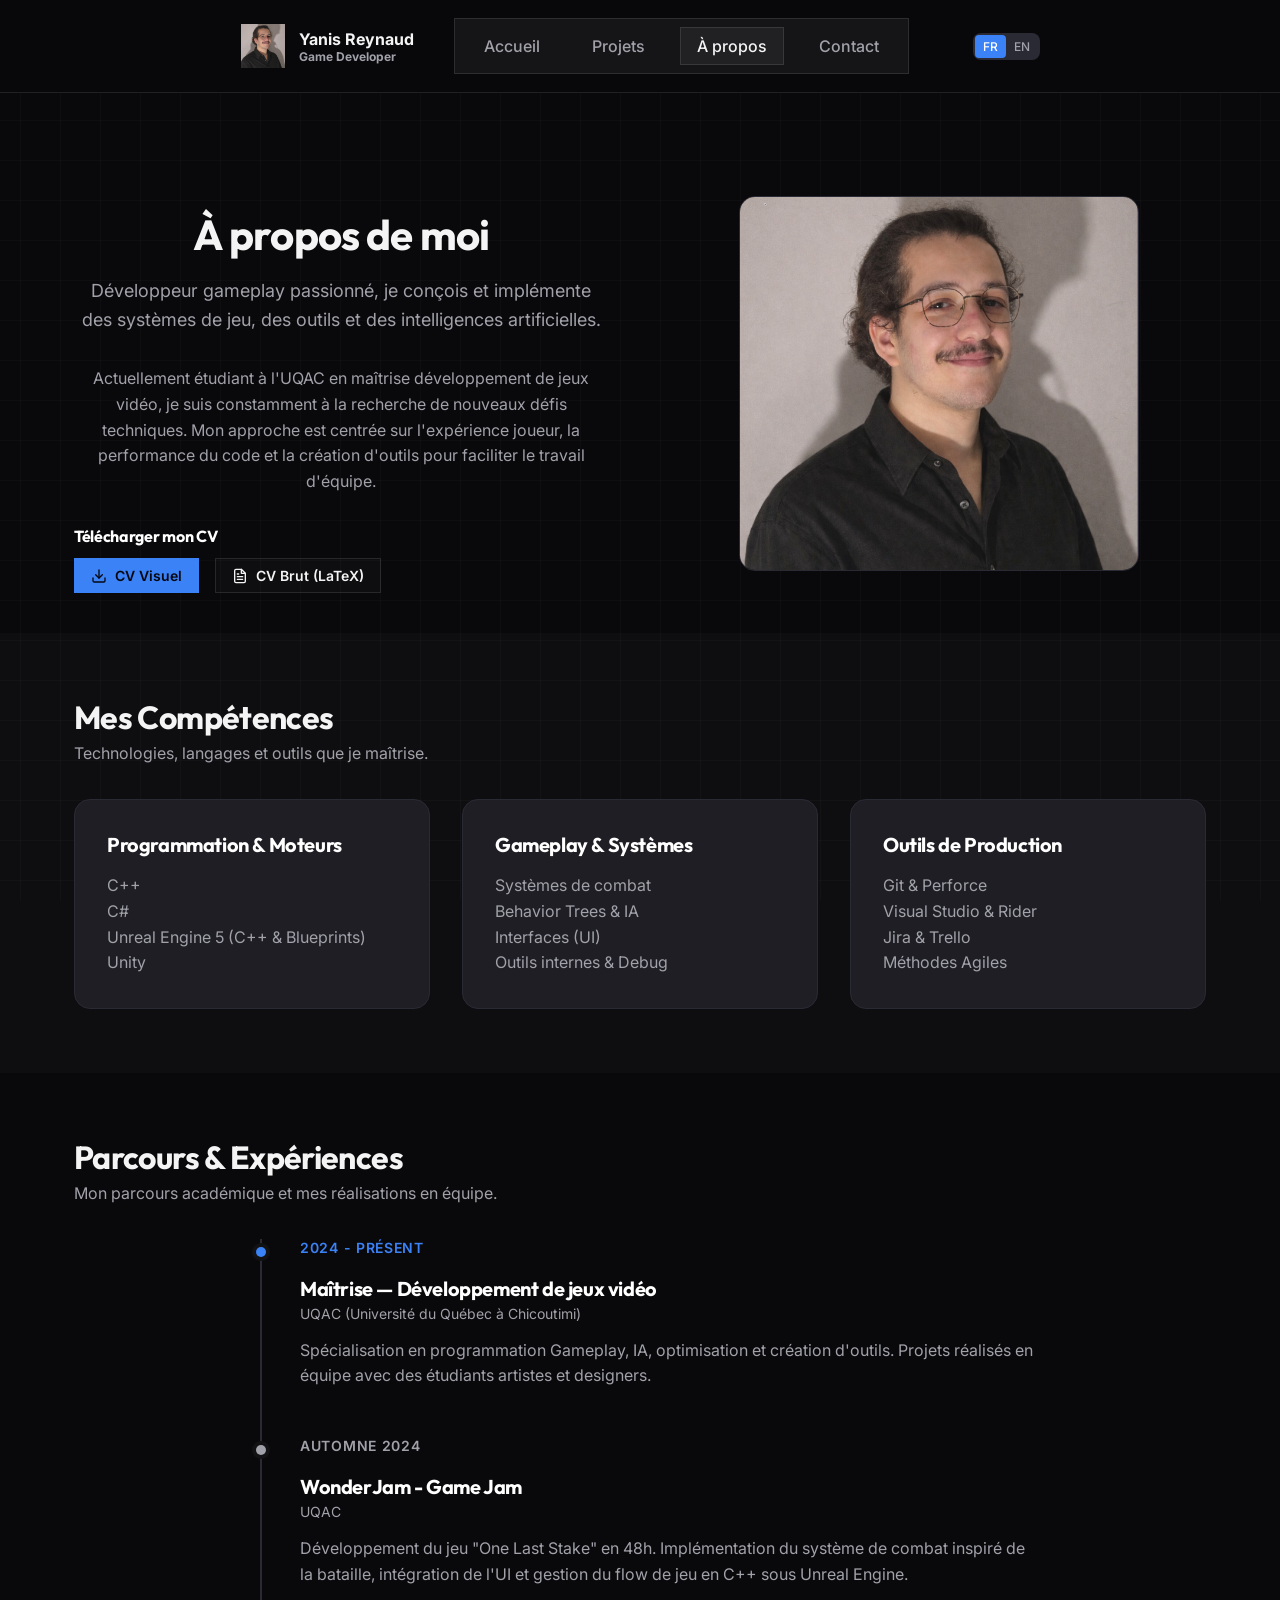
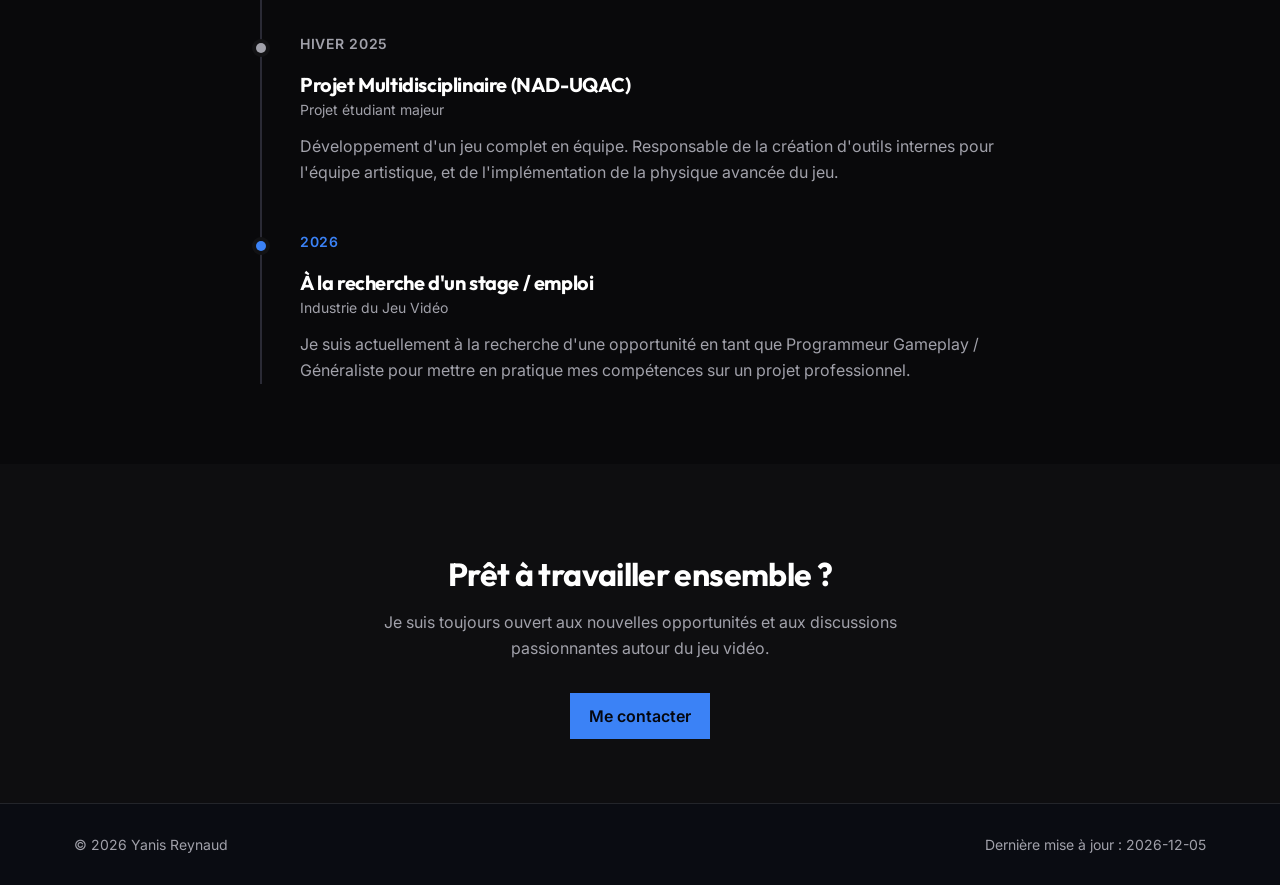
==== a-propos.html @ 3a404839 "Implement global language toggle for CV links - Added a global language toggle (FR/EN) to the main n" ====
<!doctype html>
<html lang="fr">
<head>
  <link rel="preconnect" href="https://fonts.googleapis.com">
  <link rel="preconnect" href="https://fonts.gstatic.com" crossorigin>
  <link href="https://fonts.googleapis.com/css2?family=Outfit:wght@400;500;700;900&family=Inter:wght@400;500;600&display=swap" rel="stylesheet">
  <meta charset="utf-8" />
  <meta name="viewport" content="width=device-width, initial-scale=1" />
  <title>À propos — Yanis Reynaud</title>
  <meta name="description" content="Parcours, expériences et compétences de Yanis Reynaud." />
  <link rel="stylesheet" href="style.css">
  <link rel="icon" type="image/png" href="logoportfolio.png">
</head>

<body>
  <header class="siteHeader">
    <div class="container headerInner">
      <a class="logo" href="index.html" aria-label="Accueil">
        <img src="profile.png" alt="Logo" class="logoMarkImg" />
        <span class="logoText">
          <span class="logoName">Yanis Reynaud</span>
          <span class="logoRole">Game Developer</span>
        </span>
      </a>

      <nav class="nav" aria-label="Navigation principale">
        <a href="index.html">Accueil</a>
        <a href="projets.html">Projets</a>
        <a href="a-propos.html" class="active">À propos</a>
        <a href="contact.html">Contact</a>
      </nav>
      <div class="langToggle" style="margin-left: 1.5rem; display: flex; background: #2a2a35; border-radius: 0.5rem; overflow: hidden; padding: 2px;">
        <button id="globalLangFr" class="active" style="background: #3b82f6; color: #fff; border: none; padding: 0.25rem 0.5rem; font-size: 0.75rem; border-radius: 0.25rem; cursor: pointer; font-family: Inter; font-weight: 500; transition: all 0.2s;">FR</button>
        <button id="globalLangEn" style="background: transparent; color: #a1a1aa; border: none; padding: 0.25rem 0.5rem; font-size: 0.75rem; border-radius: 0.25rem; cursor: pointer; font-family: Inter; font-weight: 500; transition: all 0.2s;">EN</button>
      </div>

    </div>
  </header>

  <main id="top">
    <section class="section pageHeader">
      <div class="container">
        <div class="aboutHeaderLayout" style="display: flex; gap: 4rem; align-items: center; flex-wrap: wrap;">
          <div class="aboutText" style="flex: 1; min-width: 300px;">
            <h1>À propos de moi</h1>
            <p class="lead" style="margin-bottom: 2rem;">Développeur gameplay passionné, je conçois et implémente des systèmes de jeu, des outils et des intelligences artificielles.</p>
            <p style="color: #a1a1aa; line-height: 1.6; margin-bottom: 2rem;">
              Actuellement étudiant à l'UQAC en maîtrise développement de jeux vidéo, je suis constamment à la recherche de nouveaux défis techniques. Mon approche est centrée sur l'expérience joueur, la performance du code et la création d'outils pour faciliter le travail d'équipe.
            </p>
            <div class="cvSection" style="margin-top: 1rem;">
              <div style="display: flex; align-items: center; gap: 1rem; margin-bottom: 0.75rem;">
                <h3 style="font-family: Outfit; font-size: 1rem; color: #fff; margin: 0;">Télécharger mon CV</h3>

              </div>

              <div class="cvButtonsGroup">
                <!-- Les liens FR s'afficheront par défaut -->
                <div id="cvLinksContainer" style="display: flex; gap: 1rem; flex-wrap: wrap;">
                  <a id="linkCvVisuel" href="CV_REYNAUD_FR.pdf" target="_blank" class="btn primary" style="display: flex; align-items: center; gap: 0.5rem; padding: 0.5rem 1rem; font-size: 0.875rem;">
                    <svg width="16" height="16" viewBox="0 0 24 24" fill="none" stroke="currentColor" stroke-width="2" stroke-linecap="round" stroke-linejoin="round"><path d="M21 15v4a2 2 0 0 1-2 2H5a2 2 0 0 1-2-2v-4"></path><polyline points="7 10 12 15 17 10"></polyline><line x1="12" y1="15" x2="12" y2="3"></line></svg>
                    CV Visuel
                  </a>
                  <a id="linkCvBrut" href="CV_REYNAUD_LATEX_FR.pdf" target="_blank" class="btn ghost" style="display: flex; align-items: center; gap: 0.5rem; padding: 0.5rem 1rem; font-size: 0.875rem;">
                    <svg width="16" height="16" viewBox="0 0 24 24" fill="none" stroke="currentColor" stroke-width="2" stroke-linecap="round" stroke-linejoin="round"><path d="M14 2H6a2 2 0 0 0-2 2v16a2 2 0 0 0 2 2h12a2 2 0 0 0 2-2V8z"></path><polyline points="14 2 14 8 20 8"></polyline><line x1="16" y1="13" x2="8" y2="13"></line><line x1="16" y1="17" x2="8" y2="17"></line><polyline points="10 9 9 9 8 9"></polyline></svg>
                    CV Brut (LaTeX)
                  </a>
                </div>
              </div>
            </div>

                        <script>
              document.addEventListener('DOMContentLoaded', () => {
                const linkVisuel = document.getElementById('linkCvVisuel');
                const linkBrut = document.getElementById('linkCvBrut');

                function updateCVLinks(lang) {
                  if (lang === 'fr') {
                    linkVisuel.href = 'CV_REYNAUD_FR.pdf';
                    linkBrut.href = 'CV_REYNAUD_LATEX_FR.pdf';
                  } else {
                    linkVisuel.href = 'CV_REYNAUD_EN.pdf';
                    linkBrut.href = 'CV_REYNAUD_LATEX_EN.pdf';
                  }
                }

                // Initial setup based on localStorage
                const initialLang = localStorage.getItem('siteLang') || 'fr';
                updateCVLinks(initialLang);

                // Listen to the custom event from the global toggle
                document.addEventListener('languageChanged', (e) => {
                  updateCVLinks(e.detail.lang);
                });
              });
            </script>
          </div>
          <div class="aboutImage" style="flex: 1; min-width: 300px; display: flex; justify-content: center;">
            <img src="profile.png" alt="Yanis Reynaud" style="width: 100%; max-width: 400px; border-radius: 1rem; border: 1px solid #2a2a35;" />
          </div>
        </div>
      </div>
    </section>

    <section id="competences" class="section alt">
      <div class="container">
        <div class="sectionTitle">
          <h2>Mes Compétences</h2>
          <p>Technologies, langages et outils que je maîtrise.</p>
        </div>

        <div class="skillsGrid" style="display: grid; grid-template-columns: repeat(auto-fit, minmax(250px, 1fr)); gap: 2rem;">
          <div class="skillCard" style="background: #1e1e24; border: 1px solid #2a2a35; border-radius: 1rem; padding: 2rem; transition: transform 0.3s ease, border-color 0.3s ease;">
            <h3 style="margin-bottom: 1rem; color: #fff; font-family: Outfit; font-size: 1.25rem;">Programmation & Moteurs</h3>
            <p style="color: #a1a1aa; line-height: 1.6;">C++<br>C#<br>Unreal Engine 5 (C++ & Blueprints)<br>Unity</p>
          </div>
          <div class="skillCard" style="background: #1e1e24; border: 1px solid #2a2a35; border-radius: 1rem; padding: 2rem; transition: transform 0.3s ease, border-color 0.3s ease;">
            <h3 style="margin-bottom: 1rem; color: #fff; font-family: Outfit; font-size: 1.25rem;">Gameplay & Systèmes</h3>
            <p style="color: #a1a1aa; line-height: 1.6;">Systèmes de combat<br>Behavior Trees & IA<br>Interfaces (UI)<br>Outils internes & Debug</p>
          </div>
          <div class="skillCard" style="background: #1e1e24; border: 1px solid #2a2a35; border-radius: 1rem; padding: 2rem; transition: transform 0.3s ease, border-color 0.3s ease;">
            <h3 style="margin-bottom: 1rem; color: #fff; font-family: Outfit; font-size: 1.25rem;">Outils de Production</h3>
            <p style="color: #a1a1aa; line-height: 1.6;">Git & Perforce<br>Visual Studio & Rider<br>Jira & Trello<br>Méthodes Agiles</p>
          </div>
        </div>
      </div>
    </section>

    <section id="experiences" class="section">
      <div class="container">
        <div class="sectionTitle">
          <h2>Parcours & Expériences</h2>
          <p>Mon parcours académique et mes réalisations en équipe.</p>
        </div>

        <div class="timeline" style="position: relative; max-width: 800px; margin: 0 auto;">
          <div class="timeline-line" style="position: absolute; left: 20px; top: 0; bottom: 0; width: 2px; background: #2a2a35;"></div>

          <div class="timeline-item" style="position: relative; padding-left: 60px; margin-bottom: 3rem;">
            <div class="timeline-dot" style="position: absolute; left: 16px; top: 8px; width: 10px; height: 10px; border-radius: 50%; background: #3b82f6; box-shadow: 0 0 0 4px #121214;"></div>
            <span class="timeline-date" style="display: block; color: #3b82f6; font-size: 0.875rem; font-weight: 600; margin-bottom: 0.5rem; text-transform: uppercase; letter-spacing: 0.05em;">2024 - Présent</span>
            <h3 style="font-family: Outfit; font-size: 1.25rem; color: #fff; margin-bottom: 0.25rem;">Maîtrise — Développement de jeux vidéo</h3>
            <span class="timeline-place" style="display: block; color: #a1a1aa; font-size: 0.875rem; margin-bottom: 1rem;">UQAC (Université du Québec à Chicoutimi)</span>
            <p style="color: #a1a1aa; line-height: 1.6;">Spécialisation en programmation Gameplay, IA, optimisation et création d'outils. Projets réalisés en équipe avec des étudiants artistes et designers.</p>
          </div>

          <div class="timeline-item" style="position: relative; padding-left: 60px; margin-bottom: 3rem;">
            <div class="timeline-dot" style="position: absolute; left: 16px; top: 8px; width: 10px; height: 10px; border-radius: 50%; background: #a1a1aa; box-shadow: 0 0 0 4px #121214;"></div>
            <span class="timeline-date" style="display: block; color: #a1a1aa; font-size: 0.875rem; font-weight: 600; margin-bottom: 0.5rem; text-transform: uppercase; letter-spacing: 0.05em;">Automne 2024</span>
            <h3 style="font-family: Outfit; font-size: 1.25rem; color: #fff; margin-bottom: 0.25rem;">WonderJam - Game Jam</h3>
            <span class="timeline-place" style="display: block; color: #a1a1aa; font-size: 0.875rem; margin-bottom: 1rem;">UQAC</span>
            <p style="color: #a1a1aa; line-height: 1.6;">Développement du jeu "One Last Stake" en 48h. Implémentation du système de combat inspiré de la bataille, intégration de l'UI et gestion du flow de jeu en C++ sous Unreal Engine.</p>
          </div>

          <div class="timeline-item" style="position: relative; padding-left: 60px; margin-bottom: 3rem;">
            <div class="timeline-dot" style="position: absolute; left: 16px; top: 8px; width: 10px; height: 10px; border-radius: 50%; background: #a1a1aa; box-shadow: 0 0 0 4px #121214;"></div>
            <span class="timeline-date" style="display: block; color: #a1a1aa; font-size: 0.875rem; font-weight: 600; margin-bottom: 0.5rem; text-transform: uppercase; letter-spacing: 0.05em;">Hiver 2025</span>
            <h3 style="font-family: Outfit; font-size: 1.25rem; color: #fff; margin-bottom: 0.25rem;">Projet Multidisciplinaire (NAD-UQAC)</h3>
            <span class="timeline-place" style="display: block; color: #a1a1aa; font-size: 0.875rem; margin-bottom: 1rem;">Projet étudiant majeur</span>
            <p style="color: #a1a1aa; line-height: 1.6;">Développement d'un jeu complet en équipe. Responsable de la création d'outils internes pour l'équipe artistique, et de l'implémentation de la physique avancée du jeu.</p>
          </div>

          <div class="timeline-item" style="position: relative; padding-left: 60px;">
            <div class="timeline-dot" style="position: absolute; left: 16px; top: 8px; width: 10px; height: 10px; border-radius: 50%; background: #3b82f6; box-shadow: 0 0 0 4px #121214;"></div>
            <span class="timeline-date" style="display: block; color: #3b82f6; font-size: 0.875rem; font-weight: 600; margin-bottom: 0.5rem; text-transform: uppercase; letter-spacing: 0.05em;">2026</span>
            <h3 style="font-family: Outfit; font-size: 1.25rem; color: #fff; margin-bottom: 0.25rem;">À la recherche d'un stage / emploi</h3>
            <span class="timeline-place" style="display: block; color: #a1a1aa; font-size: 0.875rem; margin-bottom: 1rem;">Industrie du Jeu Vidéo</span>
            <p style="color: #a1a1aa; line-height: 1.6;">Je suis actuellement à la recherche d'une opportunité en tant que Programmeur Gameplay / Généraliste pour mettre en pratique mes compétences sur un projet professionnel.</p>
          </div>
        </div>
      </div>
    </section>

    <section class="section alt" style="text-align: center;">
      <div class="container">
        <h2 style="font-family: Outfit; font-size: 2rem; color: #fff; margin-bottom: 1rem;">Prêt à travailler ensemble ?</h2>
        <p style="color: #a1a1aa; max-width: 600px; margin: 0 auto 2rem auto; line-height: 1.6;">Je suis toujours ouvert aux nouvelles opportunités et aux discussions passionnantes autour du jeu vidéo.</p>
        <a href="contact.html" class="btn primary">Me contacter</a>
      </div>
    </section>
  </main>

  <footer class="footer">
    <div class="container footerInner">
      <span>© <span id="year"></span> Yanis Reynaud</span>
      <span>Dernière mise à jour : <span id="updated"></span></span>
    </div>
  </footer>

  <script src="script.js"></script>
</body>
</html>
---- style.css ----
:root{
  --bg: #09090b;
  --surface: #121214;
  --surface-2: #1e1e24;
  --text: #f4f4f5;
  --muted: #a1a1aa;
  --line: rgba(255, 255, 255, 0.1);
  --accent: #e4e4e7;
  --accent-2: #3b82f6;
  --shadow: 0 8px 30px rgba(0,0,0,0.5);
}

html[data-theme="light"] {
  --bg: #fafafa;
  --surface: #ffffff;
  --surface-2: #f4f4f5;
  --text: #09090b;
  --muted: #71717a;
  --line: rgba(0, 0, 0, 0.1);
  --accent: #18181b;
  --accent-2: #2563eb;
  --shadow: 0 8px 30px rgba(0,0,0,0.08);
}
html[data-theme="light"] body {
  background-image:
    linear-gradient(rgba(0, 0, 0, 0.04) 1px, transparent 1px),
    linear-gradient(90deg, rgba(0, 0, 0, 0.04) 1px, transparent 1px);
}

*{box-sizing:border-box}
html,body {
  margin: 0;
  padding: 0;
  font-family: "Inter", system-ui, -apple-system, Segoe UI, Roboto, Helvetica, Arial, sans-serif;
  color: var(--text);
  background-color: var(--bg);
  background-image:
    linear-gradient(rgba(255, 255, 255, 0.02) 1px, transparent 1px),
    linear-gradient(90deg, rgba(255, 255, 255, 0.02) 1px, transparent 1px);
  background-size: 40px 40px;
  background-position: center top;
  background-attachment: fixed;
  -webkit-font-smoothing: antialiased;
  overflow-x: hidden;
}

h1, h2, h3, h4, h5, h6 {
  font-family: "Outfit", system-ui, sans-serif;
  font-weight: 700;
  letter-spacing: -0.02em;
}

a{
  color:inherit;
  text-decoration:none;
}

.container{
  max-width:1180px;
  margin:0 auto;
  padding:0 24px;
}

/* =========================================
   HEADER & NAVIGATION
========================================= */
.siteHeader{
  position:sticky;
  top:0;
  z-index:10;
  backdrop-filter: blur(12px);
  background:rgba(9, 9, 11, 0.85);
  border-bottom:1px solid var(--line);
}

.headerInner{
  display:flex;
  align-items:center;
  justify-content:center; /* Centrer le header */
  padding:18px 0;
  gap:40px; /* Plus d'espace entre le logo et la nav */
  flex-wrap: wrap;
}

.logo{
  display:flex;
  align-items:center;
  gap:14px;
  font-weight:700;
  transition: transform .3s ease;
}

.logo:hover {
  transform: scale(1.05);
}

.logoMark{
  width:44px;
  height:44px;
  border-radius: 0;
  display:grid;
  place-items:center;
  background:var(--accent-2);
  box-shadow: none;
}

.logoMarkImg{
  width:44px;
  height:44px;
  border-radius: 0;
  object-fit: cover;
}

.logoText{
  display:flex;
  flex-direction:column;
}

.logoName{font-size:16px}
.logoRole{font-size:12px; color:var(--muted)}

.nav{
  display:flex;
  gap:18px;
  flex-wrap:wrap;
  background: rgba(255, 255, 255, 0.05);
  padding: 8px 12px;
  border-radius: 0;
  border: 1px solid var(--line);
}

.nav a{
  padding:8px 16px;
  border-radius: 0;
  border:1px solid transparent;
  color:var(--muted);
  transition:all .3s ease;
  font-weight: 500;
}

.nav a:hover, .nav a.active{
  color:var(--text);
  border-color: var(--line);
  background:rgba(255, 255, 255, 0.05);
}

/* =========================================
   UTILITIES
========================================= */
.pt-0 { padding-top: 0 !important; }

/* =========================================
   HERO SECTION
========================================= */
.hero{
  padding:72px 0 56px;
}

.heroGrid{
  display:grid;
  grid-template-columns: 1.1fr .9fr;
  gap:28px;
  align-items:start;
}

.centered-hero {
  text-align: center;
  padding: 18vh 0 10vh;
  min-height: 80vh;
  display: flex;
  flex-direction: column;
  justify-content: center;
}

.centered-hero h1 {
  font-size: 56px;
  line-height: 1.15;
  margin: 24px auto 48px;
  max-width: 1000px;
}

.profile-section {
  text-align: center;
  padding: 10vh 0 18vh;
}

.profile-section .lead {
  max-width: 700px;
  margin: 0 auto 36px;
  font-size: 22px;
  color: var(--text);
}

.center-stack {
  justify-content: center;
  margin-bottom: 36px;
  flex-wrap: wrap;
  gap: 12px;
}

.center-cta {
  justify-content: center;
  margin-bottom: 24px;
}

.center-links {
  justify-content: center;
  margin-top: 24px;
}

.heroCopy h1{
  font-size:46px;
  line-height:1.1;
  margin:10px 0 16px;
}

.eyebrow{
  text-transform:uppercase;
  letter-spacing:.2em;
  font-size:12px;
  color:var(--muted);
}

.lead{
  color:var(--muted);
  font-size:18px;
  line-height:1.6;
  margin:0 0 24px;
}

.ctaRow{
  display:flex;
  gap:12px;
  flex-wrap:wrap;
}

/* =========================================
   BUTTONS
========================================= */
.btn{
  display:inline-flex;
  align-items:center;
  justify-content:center;
  padding:12px 18px;
  border-radius: 0;
  border:1px solid transparent;
  font-weight:600;
  transition:transform .3s cubic-bezier(0.175, 0.885, 0.32, 1.275), box-shadow .3s ease, border-color .3s ease, background .3s ease;
  cursor: pointer;
}

.btn.primary{
  background:var(--accent-2);
  color:#05070f;
  box-shadow: none;
}

.btn.ghost{
  border-color:var(--line);
  color:var(--text);
  background:rgba(255,255,255,.02);
}

.btn.small{
  padding:8px 12px;
  font-size:13px;
  border-radius: 0;
}

.btn:hover{
  transform:translateY(-3px) scale(1.02);
}

.btn.primary:hover{
  box-shadow: none;
}

.btn.ghost:hover{
  background:rgba(255,255,255,.08);
  border-color: var(--line);
}

.meta{
  display:grid;
  grid-template-columns:repeat(auto-fit, minmax(160px, 1fr));
  gap:14px;
  margin-top:28px;
}

.metaLabel{
  display:block;
  color:var(--muted);
  font-size:12px;
  text-transform:uppercase;
  letter-spacing:.12em;
}

.metaValue{
  font-weight:600;
  margin-top:6px;
  display:block;
}

.heroCard{
  background:var(--surface);
  border:1px solid var(--line);
  border-radius: 0;
  padding:28px;
  box-shadow: none;
  transition: transform 0.4s ease, box-shadow 0.4s ease;
}

.heroCard:hover {
  transform: translateY(-5px);
  box-shadow: none;
  border-color: var(--line);
}

.heroCard h2{
  margin:0 0 12px;
}

.heroCard p{
  margin:0 0 18px;
  color:var(--muted);
  line-height:1.6;
}

.stack{
  display:flex;
  flex-wrap:wrap;
  gap:10px;
  margin-bottom:18px;
}

.pill{
  padding:8px 14px;
  border-radius: 0;
  background:rgba(255, 255, 255, 0.05);
  border: 1px solid var(--line);
  font-size:13px;
  transition: background 0.3s ease, transform 0.2s ease;
}

.pill:hover {
  background:rgba(255, 255, 255, 0.1);
  transform: translateY(-2px);
}

.heroLinks{
  display:flex;
  flex-wrap:wrap;
  gap:12px;
}

.heroLinks a{
  color:var(--accent-2);
  font-weight:600;
  transition: color 0.2s ease;
}

.heroLinks a:hover{
  color: #fff;
}

/* =========================================
   SECTIONS GENERAL
========================================= */
.section{
  padding:64px 0;
}

.section.alt{
  background:rgba(255,255,255,.02);
}

.pageHeader {
  text-align: center;
  padding: 80px 0 40px;
}

.pageHeader h1 {
  font-size: 42px;
  margin-bottom: 16px;
}

.pageHeader .lead {
  max-width: 600px;
  margin: 0 auto;
}

.sectionTitle{
  display:flex;
  flex-direction:column;
  gap:6px;
  margin-bottom:36px;
}

.sectionTitle h2{
  margin:0;
  font-size:32px;
}

.sectionTitle p{
  margin:0;
  color:var(--muted);
}

/* =========================================
   SKILLS & EXPERIENCES (À Propos)
========================================= */
.skills-bars-container {
  display: flex;
  flex-wrap: wrap;
  gap: 40px;
  margin-top: 24px;
}

.skills-column {
  flex: 1;
  min-width: 300px;
  display: flex;
  flex-direction: column;
  gap: 20px;
}

.skill-bar-item {
  display: flex;
  flex-direction: column;
  gap: 8px;
}

.skill-info {
  display: flex;
  justify-content: space-between;
  align-items: center;
  font-size: 14px;
  font-weight: 500;
}

.skill-name {
  color: var(--text);
}

.skill-percent {
  color: var(--muted);
}

.progress-bar {
  width: 100%;
  height: 8px;
  background: var(--surface-2);
  border-radius: 4px;
  overflow: hidden;
  position: relative;
}

.progress-fill {
  height: 100%;
  background: var(--accent-2);
  border-radius: 4px;
  transform-origin: left;
  animation: loadProgress 1.5s ease-out forwards;
}

@keyframes loadProgress {
  from {
    transform: scaleX(0);
  }
  to {
    transform: scaleX(1);
  }
}

.skillsGrid{
  display:grid;
  grid-template-columns:repeat(auto-fit, minmax(240px, 1fr));
  gap:20px;
}

.skillCard{
  padding:24px;
  border-radius: 0;
  border:1px solid var(--line);
  background:var(--surface);
  box-shadow: none;
  transition: transform 0.3s ease, border-color 0.3s ease, box-shadow 0.3s ease;
}

.skillCard:hover {
  transform: translateY(-8px);
  border-color: var(--line);
  box-shadow: none;
}

.skillCard h3{
  margin:0 0 10px;
  color: var(--accent-2);
}

.skillCard p{
  margin:0;
  color:var(--muted);
  line-height: 1.5;
}

.experienceGrid{
  display:grid;
  grid-template-columns:repeat(auto-fit, minmax(280px, 1fr));
  gap:20px;
}

.experienceCard{
  padding:24px;
  border-radius: 0;
  border:1px solid var(--line);
  background:var(--surface);
  transition: transform 0.3s ease, background 0.3s ease;
}

.experienceCard:hover {
  transform: scale(1.02);
  background: var(--surface-2);
  border-color: var(--line);
}

.experienceCard h3{
  margin:0 0 8px;
  font-size: 20px;
}

.experienceCard span{
  display:block;
  color:var(--accent);
  margin-bottom:12px;
  font-size:14px;
  font-weight: 500;
}

.experienceCard p{
  margin:0;
  color:var(--muted);
  line-height: 1.5;
}

/* =========================================
   PROJECT FILTERS
========================================= */
.projectFilters {
  display: flex;
  gap: 12px;
  flex-wrap: wrap;
  margin-top: 30px;
  justify-content: center;
}

.filterBtn {
  background: var(--surface);
  color: var(--text);
  border: 1px solid var(--line);
  padding: 8px 16px;
  border-radius: 20px;
  font-family: 'Inter', sans-serif;
  font-size: 0.9rem;
  font-weight: 500;
  cursor: pointer;
  transition: all 0.2s ease;
}

.filterBtn:hover {
  background: var(--surface-2);
  border-color: var(--muted);
}

.filterBtn.active {
  background: var(--accent-2);
  color: #fff;
  border-color: var(--accent-2);
}

/* =========================================
   PROJECT CARDS (Projets)
========================================= */
.projectsGrid {
  display: grid;
  grid-template-columns: repeat(auto-fill, minmax(320px, 1fr));
  gap: 32px;
}

.projectCardLink {
  display: block;
  text-decoration: none;
  color: inherit;
}

.projectCard {
  background: var(--surface);
  border: 1px solid var(--line);
  border-radius: 0;
  overflow: hidden;
  transition: transform 0.4s cubic-bezier(0.175, 0.885, 0.32, 1.275), box-shadow 0.4s ease, border-color 0.4s ease;
  height: 100%;
  display: flex;
  flex-direction: column;
}

.projectCard:hover {
  transform: translateY(-10px);
  box-shadow: none;
  border-color: var(--line);
}

.projectImagePlaceholder {
  height: 250px;
  width: 100%;
  overflow: hidden;
  background: #1e243a;
  display: flex;
  align-items: center;
  justify-content: center;
  color: var(--muted);
  font-size: 14px;
  border-bottom: 1px solid var(--line);
  position: relative;
  overflow: hidden;
}

.projectImagePlaceholder::after {
  content: '';
  position: absolute;
  top: 0; left: 0; right: 0; bottom: 0;
  background: rgba(255,255,255,0.05);
  opacity: 0;
  transition: opacity 0.4s ease;
}

.projectCard:hover .projectImagePlaceholder::after {
  opacity: 1;
}

/* Si plus tard vous mettez de vraies images (img au lieu de div placeholder) : */
.projectCard img {
  width: 100%;
  height: 200px;
  object-fit: cover;
  transition: transform 0.5s ease;
}

.projectCard:hover img {
  transform: scale(1.05);
}

.projectInfo {
  padding: 24px;
  flex: 1;
  display: flex;
  flex-direction: column;
}

.projectInfo h3 {
  margin: 0 0 10px 0;
  font-size: 22px;
  transition: color 0.3s ease;
}

.projectCard:hover .projectInfo h3 {
  color: var(--accent-2);
}

.projectInfo p {
  margin: 0;
  color: var(--muted);
  line-height: 1.5;
  font-size: 15px;
}

/* =========================================
   PROJECT DETAILS PAGE
========================================= */
.projectHeaderSection {
  padding-top: 40px;
  padding-bottom: 30px;
}

.backLink {
  display: inline-flex;
  align-items: center;
  color: var(--muted);
  font-size: 14px;
  margin-bottom: 24px;
  transition: color 0.2s ease, transform 0.2s ease;
}

.backLink:hover {
  color: var(--text);
  transform: translateX(-4px);
}

.projectHeaderTitleRow {
  display: flex;
  justify-content: space-between;
  align-items: center;
  flex-wrap: wrap;
  gap: 20px;
  margin-bottom: 20px;
}

.projectHeaderTitleRow h1 {
  margin: 0;
  font-size: 38px;
}

.projectExternalLinks {
  display: flex;
  gap: 12px;
}

.projectPills {
  display: flex;
  flex-wrap: wrap;
  gap: 10px;
}

.projectMainMediaPlaceholder {
  width: 100%;
  height: 400px;
  background: #1e243a;
  border-radius: 0;
  display: flex;
  align-items: center;
  justify-content: center;
  color: var(--muted);
  margin-bottom: 40px;
  border: 1px solid var(--line);
  box-shadow: none;
}

/* Vraies images/vidéos dans detail projet */
.projectMainMedia {
  width: 100%;
  max-height: 500px;
  object-fit: contain;
  border-radius: 0;
  margin-bottom: 40px;
  box-shadow: none;
}

.projectDescription {
  max-width: 800px;
  margin: 0 auto;
}

.projectDescription h2 {
  font-size: 28px;
  margin-top: 0;
  margin-bottom: 20px;
}

.projectDescription h3 {
  font-size: 22px;
  margin-top: 40px;
  margin-bottom: 16px;
  color: var(--accent-2);
}

.projectDescription p {
  color: var(--muted);
  line-height: 1.7;
  font-size: 16px;
  margin-bottom: 20px;
}

.projectDescription ul {
  color: var(--muted);
  line-height: 1.7;
  padding-left: 20px;
}

.projectDescription li {
  margin-bottom: 8px;
}

.projectGallery {
  display: grid;
  grid-template-columns: 1fr 1fr;
  gap: 20px;
  margin-top: 24px;
}

.galleryImagePlaceholder {
  height: 250px;
  background: #1e243a;
  border-radius: 0;
  display: flex;
  align-items: center;
  justify-content: center;
  color: var(--muted);
  border: 1px solid var(--line);
}

/* =========================================
   CONTACT
========================================= */
.contact{
  background:rgba(255,255,255,0.02);
  border-radius: 0;
  margin: 0 24px 64px;
  padding: 48px;
  border: 1px solid var(--line);
}

.contactGrid{
  display:grid;
  grid-template-columns: 1fr 1fr;
  gap:24px;
  align-items:center;
}

.contact h2 {
  margin-top: 0;
}

.contactActions{
  display:flex;
  flex-wrap:wrap;
  gap:12px;
}

/* =========================================
   FOOTER
========================================= */
.footer{
  border-top:1px solid var(--line);
  padding:32px 0;
  color:var(--muted);
  background: rgba(11,13,18,.95);
}

.footerInner{
  display:flex;
  flex-wrap:wrap;
  align-items: center;
  justify-content:space-between;
  gap:20px;
  font-size: 14px;
}

.footerSocials {
  display: flex;
  gap: 16px;
  align-items: center;
}

.footerSocials a {
  color: var(--muted);
  transition: color 0.3s ease, transform 0.3s ease;
  display: flex;
  align-items: center;
  justify-content: center;
}

.footerSocials a:hover {
  color: var(--text);
  transform: translateY(-3px);
}

/* =========================================
   ANIMATIONS SCROLL (Géré par script.js)
========================================= */
.fade-in-up {
  opacity: 0;
  transform: translateY(30px);
  transition: opacity 0.8s ease-out, transform 0.8s ease-out;
}

.fade-in-up.visible {
  opacity: 1;
  transform: translateY(0);
}

/* =========================================
   RESPONSIVE
========================================= */
@media (max-width: 980px){
  .heroGrid{
    grid-template-columns:1fr;
  }
  .contactGrid{
    grid-template-columns:1fr;
  }
  .experienceGrid{
    grid-template-columns:repeat(2, minmax(0, 1fr));
  }
}

@media (max-width: 640px){
  .heroCopy h1{
    font-size:34px;
  }
  .headerInner{
    flex-direction:column;
    gap: 20px;
  }
  .experienceGrid{
    grid-template-columns:1fr;
  }
  .projectsGrid {
    grid-template-columns: 1fr;
  }
  .projectGallery {
    grid-template-columns: 1fr;
  }
  .contact {
    margin: 0 16px 40px;
    padding: 32px 20px;
  }
  .nav {
    justify-content: center;
  }
  .footerInner {
    flex-direction: column;
    justify-content: center;
    text-align: center;
  }
  .footerSocials {
    order: -1;
    margin-bottom: 12px;
  }
}

.heroContainer {
  padding-bottom: 60px;
}

.project-badge {
    display: inline-block;
    margin-bottom: 8px;
    font-size: 11px;
    text-transform: uppercase;
    letter-spacing: 0.1em;
    color: var(--accent-2);
    border: 1px solid var(--accent-2);
    padding: 2px 8px;
    border-radius: 12px;
    align-self: flex-start;
    max-width: max-content;
}


/* Theme Switch */
.theme-switch-wrapper {
  display: flex;
  align-items: center;
  margin-left: 16px;
}
.theme-switch {
  display: inline-block;
  height: 24px;
  position: relative;
  width: 44px;
}
.theme-switch input {
  display: none;
}
.slider {
  background-color: var(--surface-2);
  border: 1px solid var(--line);
  bottom: 0;
  cursor: pointer;
  left: 0;
  position: absolute;
  right: 0;
  top: 0;
  transition: .4s;
  border-radius: 24px;
}
.slider:before {
  background-color: var(--text);
  bottom: 3px;
  content: "";
  height: 16px;
  left: 4px;
  position: absolute;
  transition: .4s;
  width: 16px;
  border-radius: 50%;
}
input:checked + .slider {
  background-color: var(--accent-2);
  border-color: var(--accent-2);
}
input:checked + .slider:before {
  transform: translateX(18px);
  background-color: #fff;
}

/* Fix for light mode specific images and content if needed */
/* html[data-theme="light"] .logoMarkImg {
  filter: invert(1);
} */
html[data-theme="light"] .projectImagePlaceholder,
html[data-theme="light"] .projectMainMediaPlaceholder {
  background: #e2e8f0;
}

/* Back to Top Button */
.back-to-top {
  position: fixed;
  bottom: 30px;
  right: 30px;
  width: 50px;
  height: 50px;
  background-color: var(--surface-2);
  color: var(--text);
  border: 1px solid var(--line);
  border-radius: 50%;
  display: flex;
  align-items: center;
  justify-content: center;
  text-decoration: none;
  opacity: 0;
  visibility: hidden;
  transition: opacity 0.3s ease, visibility 0.3s ease, transform 0.3s ease, background-color 0.3s ease;
  z-index: 1000;
  box-shadow: 0 4px 12px rgba(0, 0, 0, 0.15);
  cursor: pointer;
}

.back-to-top:hover {
  background-color: var(--surface);
  transform: translateY(-3px);
  color: var(--accent-2);
  border-color: var(--accent-2);
}

.back-to-top.show {
  opacity: 1;
  visibility: visible;
}
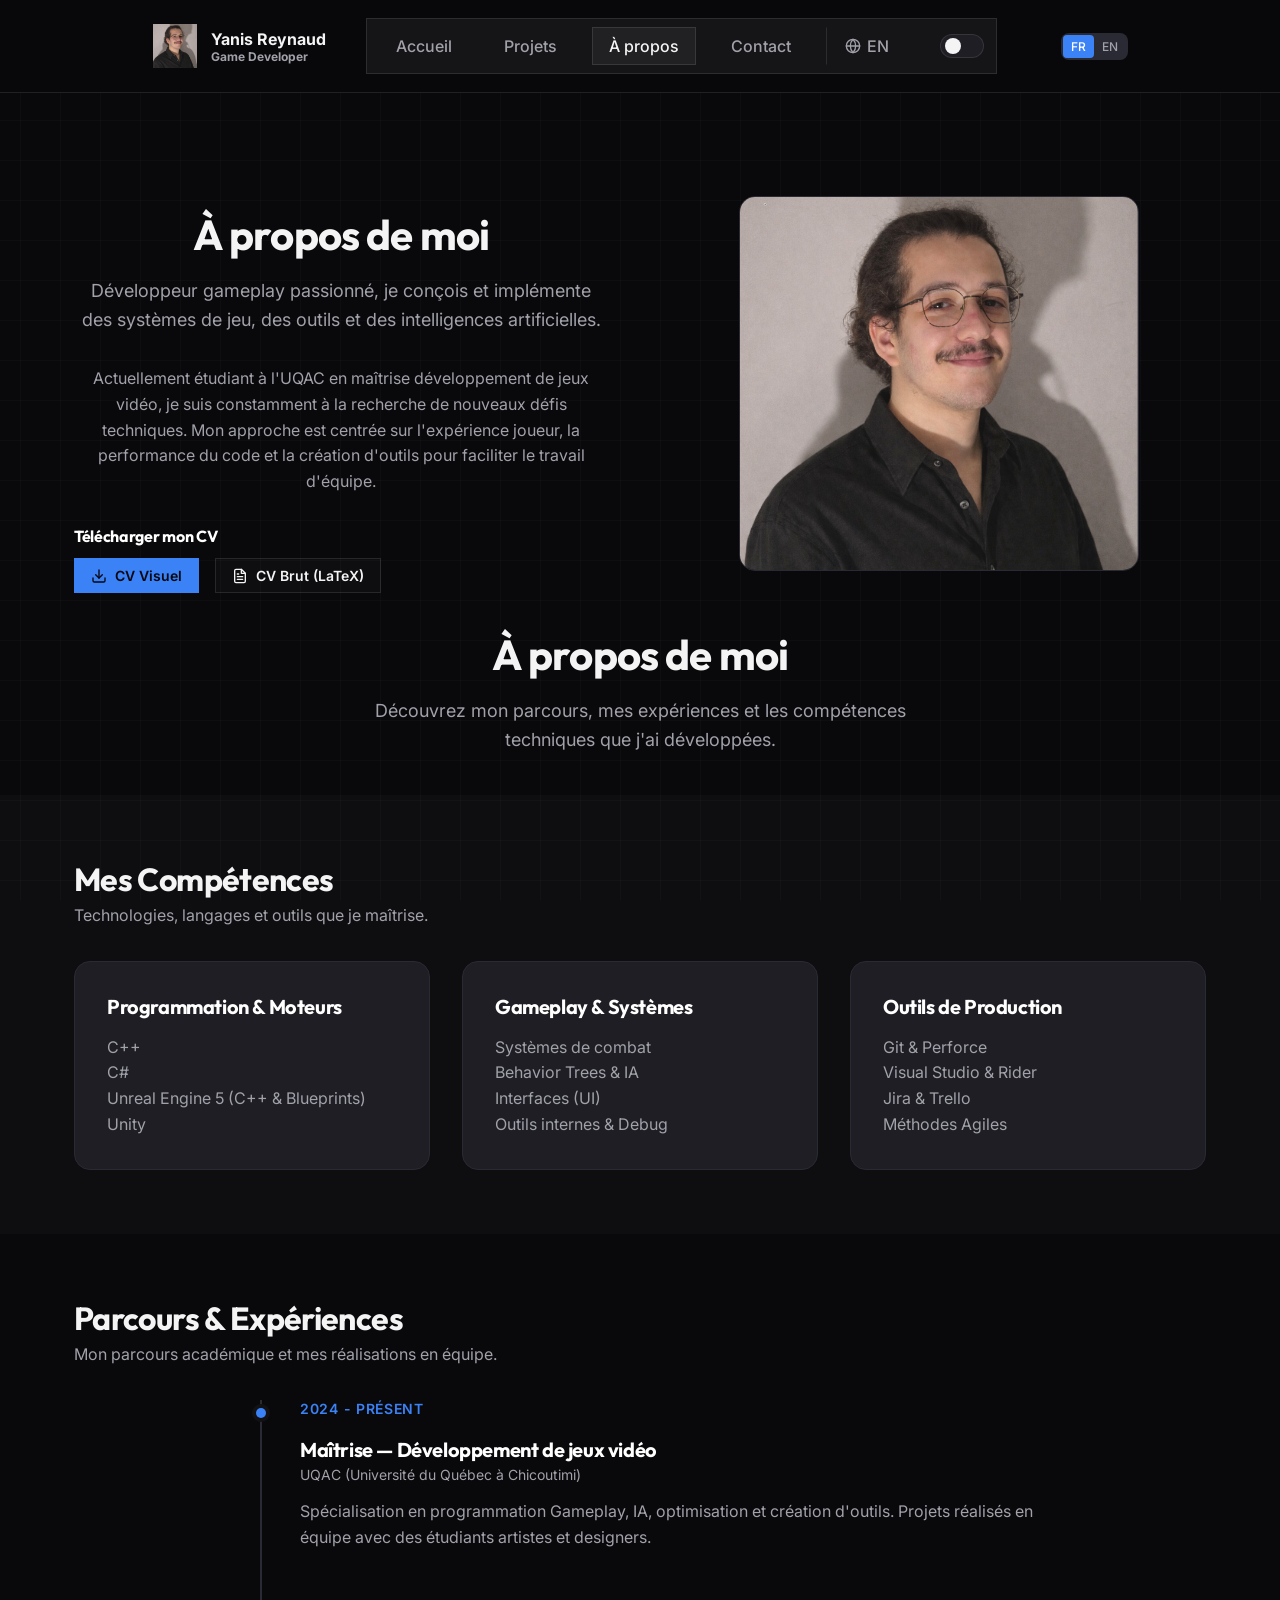
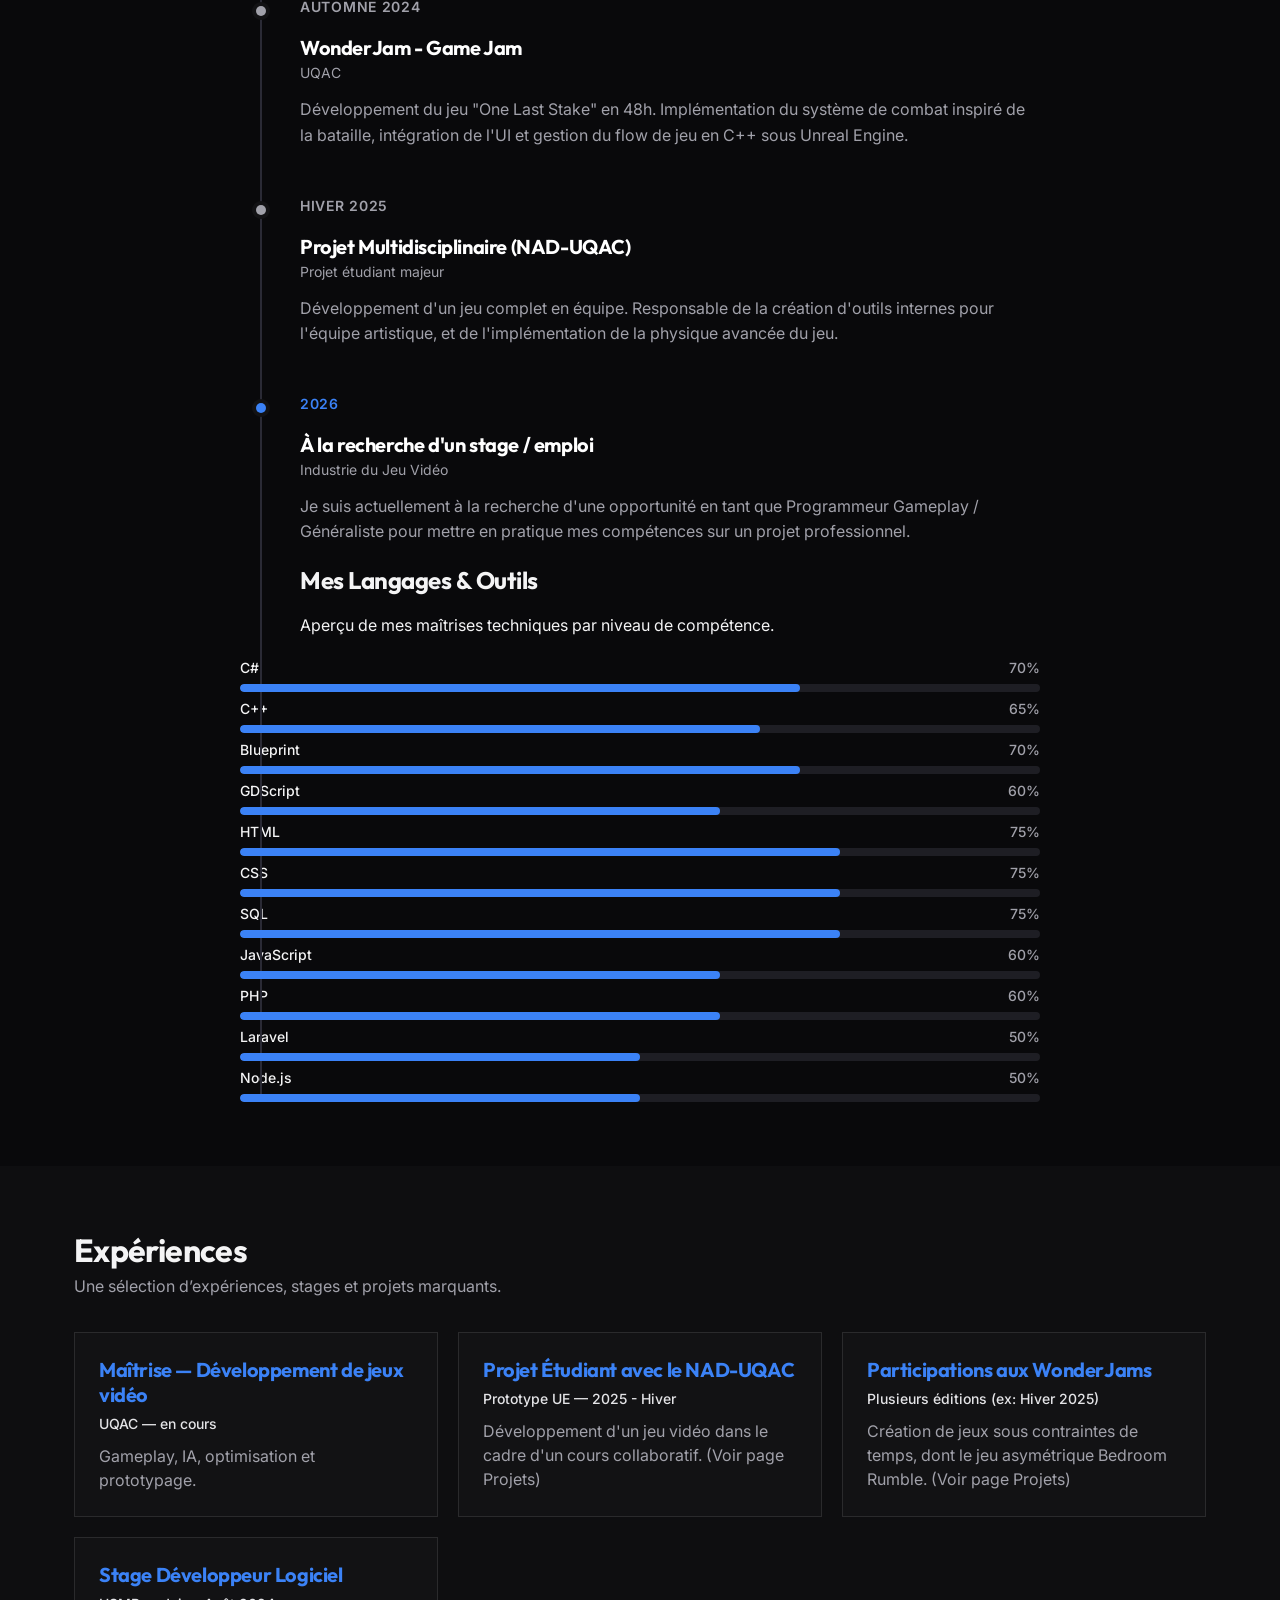
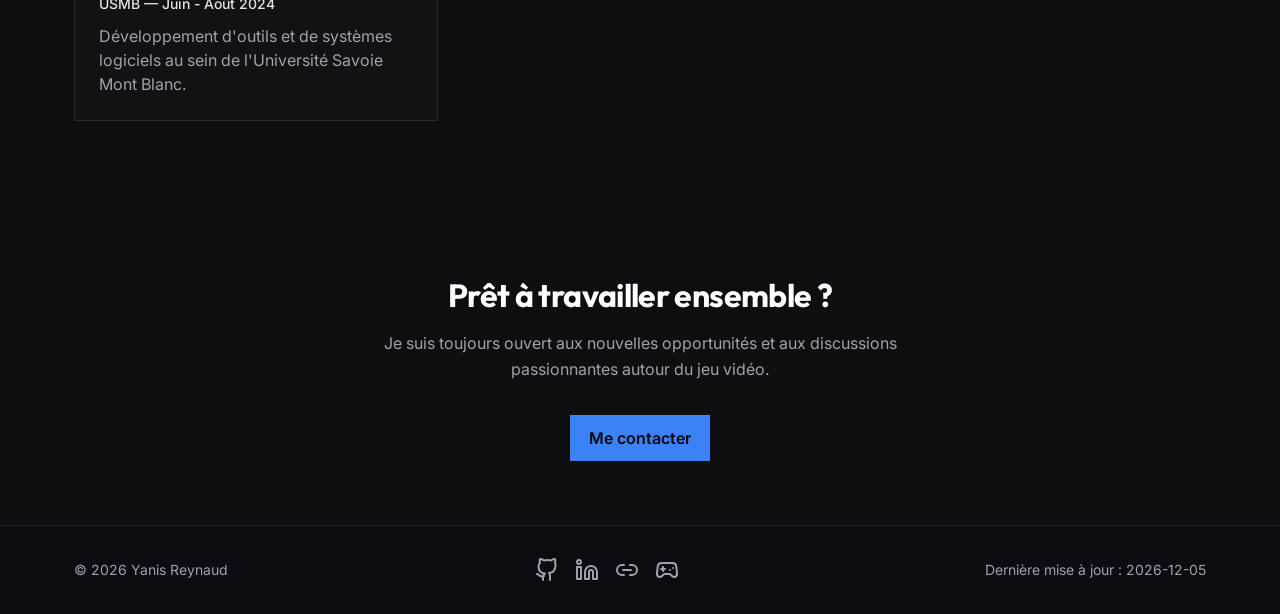
==== commit d9d107e6: "Merge branch 'main' into feat/portfolio-redesign-8805099950261277100" ====
--- a/a-propos.html
+++ b/a-propos.html
@@ -10,6 +10,11 @@
   <meta name="description" content="Parcours, expériences et compétences de Yanis Reynaud." />
   <link rel="stylesheet" href="style.css">
   <link rel="icon" type="image/png" href="logoportfolio.png">
+
+  <script>
+    const savedTheme = localStorage.getItem('theme') || 'dark';
+    document.documentElement.setAttribute('data-theme', savedTheme);
+  </script>
 </head>
 
 <body>
@@ -24,10 +29,20 @@
       </a>
 
       <nav class="nav" aria-label="Navigation principale">
-        <a href="index.html">Accueil</a>
-        <a href="projets.html">Projets</a>
-        <a href="a-propos.html" class="active">À propos</a>
-        <a href="contact.html">Contact</a>
+        <a href="index.html" data-i18n="nav.home">Accueil</a>
+        <a href="projets.html" data-i18n="nav.projects">Projets</a>
+        <a href="a-propos.html" class="active" data-i18n="nav.about">À propos</a>
+        <a href="contact.html" data-i18n="nav.contact">Contact</a>
+        <a href="#" id="lang-toggle" style="margin-left: auto; border-left: 1px solid var(--line); padding-left: 18px; display: flex; align-items: center; gap: 6px;">
+          <svg xmlns="http://www.w3.org/2000/svg" width="16" height="16" viewBox="0 0 24 24" fill="none" stroke="currentColor" stroke-width="2" stroke-linecap="round" stroke-linejoin="round" class="lucide lucide-globe"><circle cx="12" cy="12" r="10"/><path d="M12 2a14.5 14.5 0 0 0 0 20 14.5 14.5 0 0 0 0-20"/><path d="M2 12h20"/></svg>
+          <span id="lang-switch-text">EN</span>
+        </a>
+        <div class="theme-switch-wrapper">
+          <label class="theme-switch" for="checkbox">
+            <input type="checkbox" id="checkbox" />
+            <div class="slider round"></div>
+          </label>
+        </div>
       </nav>
       <div class="langToggle" style="margin-left: 1.5rem; display: flex; background: #2a2a35; border-radius: 0.5rem; overflow: hidden; padding: 2px;">
         <button id="globalLangFr" class="active" style="background: #3b82f6; color: #fff; border: none; padding: 0.25rem 0.5rem; font-size: 0.75rem; border-radius: 0.25rem; cursor: pointer; font-family: Inter; font-weight: 500; transition: all 0.2s;">FR</button>
@@ -98,6 +113,8 @@
             <img src="profile.png" alt="Yanis Reynaud" style="width: 100%; max-width: 400px; border-radius: 1rem; border: 1px solid #2a2a35;" />
           </div>
         </div>
+        <h1 data-i18n="about.header.title">À propos de moi</h1>
+        <p class="lead" data-i18n="about.header.desc">Découvrez mon parcours, mes expériences et les compétences techniques que j'ai développées.</p>
       </div>
     </section>
 
@@ -125,7 +142,7 @@
       </div>
     </section>
 
-    <section id="experiences" class="section">
+    <section id="langages" class="section">
       <div class="container">
         <div class="sectionTitle">
           <h2>Parcours & Expériences</h2>
@@ -165,6 +182,146 @@
             <h3 style="font-family: Outfit; font-size: 1.25rem; color: #fff; margin-bottom: 0.25rem;">À la recherche d'un stage / emploi</h3>
             <span class="timeline-place" style="display: block; color: #a1a1aa; font-size: 0.875rem; margin-bottom: 1rem;">Industrie du Jeu Vidéo</span>
             <p style="color: #a1a1aa; line-height: 1.6;">Je suis actuellement à la recherche d'une opportunité en tant que Programmeur Gameplay / Généraliste pour mettre en pratique mes compétences sur un projet professionnel.</p>
+          <h2 data-i18n="about.skills.title">Mes Langages & Outils</h2>
+          <p data-i18n="about.skills.desc">Aperçu de mes maîtrises techniques par niveau de compétence.</p>
+        </div>
+
+        <div class="skills-bars-container">
+          <!-- Colonne de gauche -->
+          <div class="skills-column">
+            <div class="skill-bar-item">
+              <div class="skill-info">
+                <span class="skill-name">C#</span>
+                <span class="skill-percent">70%</span>
+              </div>
+              <div class="progress-bar">
+                <div class="progress-fill" style="width: 70%;"></div>
+              </div>
+
+            <div class="skill-bar-item">
+              <div class="skill-info">
+                <span class="skill-name">C++</span>
+                <span class="skill-percent">65%</span>
+              </div>
+              <div class="progress-bar">
+                <div class="progress-fill" style="width: 65%;"></div>
+              </div>
+
+            <div class="skill-bar-item">
+              <div class="skill-info">
+                <span class="skill-name">Blueprint</span>
+                <span class="skill-percent">70%</span>
+              </div>
+              <div class="progress-bar">
+                <div class="progress-fill" style="width: 70%;"></div>
+              </div>
+
+            <div class="skill-bar-item">
+              <div class="skill-info">
+                <span class="skill-name">GDScript</span>
+                <span class="skill-percent">60%</span>
+              </div>
+              <div class="progress-bar">
+                <div class="progress-fill" style="width: 60%;"></div>
+              </div>
+
+            <div class="skill-bar-item">
+              <div class="skill-info">
+                <span class="skill-name">HTML</span>
+                <span class="skill-percent">75%</span>
+              </div>
+              <div class="progress-bar">
+                <div class="progress-fill" style="width: 75%;"></div>
+              </div>
+
+            <div class="skill-bar-item">
+              <div class="skill-info">
+                <span class="skill-name">CSS</span>
+                <span class="skill-percent">75%</span>
+              </div>
+              <div class="progress-bar">
+                <div class="progress-fill" style="width: 75%;"></div>
+              </div>
+          </div>
+
+          <!-- Colonne de droite -->
+          <div class="skills-column">
+            <div class="skill-bar-item">
+              <div class="skill-info">
+                <span class="skill-name">SQL</span>
+                <span class="skill-percent">75%</span>
+              </div>
+              <div class="progress-bar">
+                <div class="progress-fill" style="width: 75%;"></div>
+              </div>
+
+            <div class="skill-bar-item">
+              <div class="skill-info">
+                <span class="skill-name">JavaScript</span>
+                <span class="skill-percent">60%</span>
+              </div>
+              <div class="progress-bar">
+                <div class="progress-fill" style="width: 60%;"></div>
+              </div>
+
+            <div class="skill-bar-item">
+              <div class="skill-info">
+                <span class="skill-name">PHP</span>
+                <span class="skill-percent">60%</span>
+              </div>
+              <div class="progress-bar">
+                <div class="progress-fill" style="width: 60%;"></div>
+              </div>
+
+            <div class="skill-bar-item">
+              <div class="skill-info">
+                <span class="skill-name">Laravel</span>
+                <span class="skill-percent">50%</span>
+              </div>
+              <div class="progress-bar">
+                <div class="progress-fill" style="width: 50%;"></div>
+              </div>
+
+            <div class="skill-bar-item">
+              <div class="skill-info">
+                <span class="skill-name">Node.js</span>
+                <span class="skill-percent">50%</span>
+              </div>
+              <div class="progress-bar">
+                <div class="progress-fill" style="width: 50%;"></div>
+              </div>
+          </div>
+        </div>
+      </div>
+    </section>
+
+    <section id="experiences" class="section alt">
+      <div class="container">
+        <div class="sectionTitle">
+          <h2 data-i18n="about.exp.title">Expériences</h2>
+          <p data-i18n="about.exp.desc">Une sélection d’expériences, stages et projets marquants.</p>
+        </div>
+
+        <div class="experienceGrid">
+          <div class="experienceCard">
+            <h3 style="color: var(--accent-2);" data-i18n="about.exp1.title">Maîtrise — Développement de jeux vidéo</h3>
+            <span data-i18n="about.exp1.date">UQAC — en cours</span>
+            <p data-i18n="about.exp1.desc">Gameplay, IA, optimisation et prototypage.</p>
+          </div>
+          <div class="experienceCard">
+            <h3 style="color: var(--accent-2);" data-i18n="about.exp4.title">Projet Étudiant avec le NAD-UQAC</h3>
+            <span data-i18n="about.exp4.date">Prototype UE — 2025 - Hiver</span>
+            <p data-i18n="about.exp4.desc">Développement d'un jeu vidéo dans le cadre d'un cours collaboratif. (Voir page Projets)</p>
+          </div>
+          <div class="experienceCard">
+            <h3 style="color: var(--accent-2);" data-i18n="about.exp3.title">Participations aux WonderJams</h3>
+            <span data-i18n="about.exp3.date">Plusieurs éditions (ex: Hiver 2025)</span>
+            <p data-i18n="about.exp3.desc">Création de jeux sous contraintes de temps, dont le jeu asymétrique Bedroom Rumble. (Voir page Projets)</p>
+          </div>
+          <div class="experienceCard">
+            <h3 style="color: var(--accent-2);" data-i18n="about.exp2.title">Stage Développeur Logiciel</h3>
+            <span data-i18n="about.exp2.date">USMB — Juin - Août 2024</span>
+            <p data-i18n="about.exp2.desc">Développement d'outils et de systèmes logiciels au sein de l'Université Savoie Mont Blanc.</p>
           </div>
         </div>
       </div>
@@ -181,11 +338,31 @@
 
   <footer class="footer">
     <div class="container footerInner">
-      <span>© <span id="year"></span> Yanis Reynaud</span>
-      <span>Dernière mise à jour : <span id="updated"></span></span>
+      <span data-i18n="footer.rights">© <span id="year"></span> Yanis Reynaud</span>
+      <div class="footerSocials">
+        <a href="https://github.com/YanisRUSMB" target="_blank" rel="noopener" aria-label="GitHub">
+          <svg xmlns="http://www.w3.org/2000/svg" width="24" height="24" viewBox="0 0 24 24" fill="none" stroke="currentColor" stroke-width="2" stroke-linecap="round" stroke-linejoin="round" class="lucide lucide-github"><path d="M15 22v-4a4.8 4.8 0 0 0-1-3.02c3.14-.35 6.44-1.54 6.44-7A5.44 5.44 0 0 0 20 4.77 5.07 5.07 0 0 0 19.91 1S18.73.65 16 2.48a13.38 13.38 0 0 0-7 0C6.27.65 5.09 1 5.09 1A5.07 5.07 0 0 0 5 4.77a5.44 5.44 0 0 0-1.5 3.78c0 5.42 3.3 6.61 6.44 7A4.8 4.8 0 0 0 8 18v4"/><path d="M9 18c-4.51 2-5-2-7-2"/></svg>
+        </a>
+        <a href="https://www.linkedin.com/in/yanis-reynaud-629306259/" target="_blank" rel="noopener" aria-label="LinkedIn">
+          <svg xmlns="http://www.w3.org/2000/svg" width="24" height="24" viewBox="0 0 24 24" fill="none" stroke="currentColor" stroke-width="2" stroke-linecap="round" stroke-linejoin="round" class="lucide lucide-linkedin"><path d="M16 8a6 6 0 0 1 6 6v7h-4v-7a2 2 0 0 0-2-2 2 2 0 0 0-2 2v7h-4v-7a6 6 0 0 1 6-6z"/><rect width="4" height="12" x="2" y="9"/><circle cx="4" cy="4" r="2"/></svg>
+        </a>
+        <a href="https://linktr.ee/reynaud.yanis" target="_blank" rel="noopener" aria-label="Linktree">
+          <svg xmlns="http://www.w3.org/2000/svg" width="24" height="24" viewBox="0 0 24 24" fill="none" stroke="currentColor" stroke-width="2" stroke-linecap="round" stroke-linejoin="round" class="lucide lucide-link-2"><path d="M9 17H7A5 5 0 0 1 7 7h2"/><path d="M15 7h2a5 5 0 1 1 0 10h-2"/><line x1="8" x2="16" y1="12" y2="12"/></svg>
+        </a>
+        <a href="https://yaphado.itch.io" target="_blank" rel="noopener" aria-label="Itch.io">
+          <svg xmlns="http://www.w3.org/2000/svg" width="24" height="24" viewBox="0 0 24 24" fill="none" stroke="currentColor" stroke-width="2" stroke-linecap="round" stroke-linejoin="round" class="lucide lucide-gamepad-2"><line x1="6" x2="10" y1="11" y2="11"/><line x1="8" x2="8" y1="9" y2="13"/><line x1="15" x2="15.01" y1="12" y2="12"/><line x1="18" x2="18.01" y1="10" y2="10"/><path d="M17.32 5H6.68a4 4 0 0 0-3.978 3.59c-.006.052-.01.101-.017.152C2.604 9.416 2 14.456 2 16a3 3 0 0 0 3 3c1 0 1.5-.5 2-1l1.414-1.414A2 2 0 0 1 9.828 16h4.344a2 2 0 0 1 1.414.586L17 18c.5.5 1 1 2 1a3 3 0 0 0 3-3c0-1.545-.604-6.584-.685-7.258-.007-.05-.011-.1-.017-.151A4 4 0 0 0 17.32 5z"/></svg>
+        </a>
+      </div>
+      <span data-i18n="footer.updated">Dernière mise à jour : <span id="updated"></span></span>
     </div>
   </footer>
 
+  <script src="theme.js"></script>
+  <script src="lang.js"></script>
   <script src="script.js"></script>
+
+  <button id="backToTop" class="back-to-top" aria-label="Retour en haut">
+    <svg xmlns="http://www.w3.org/2000/svg" width="24" height="24" viewBox="0 0 24 24" fill="none" stroke="currentColor" stroke-width="2" stroke-linecap="round" stroke-linejoin="round" class="lucide lucide-arrow-up"><path d="m5 12 7-7 7 7"/><path d="M12 19V5"/></svg>
+  </button>
 </body>
 </html>
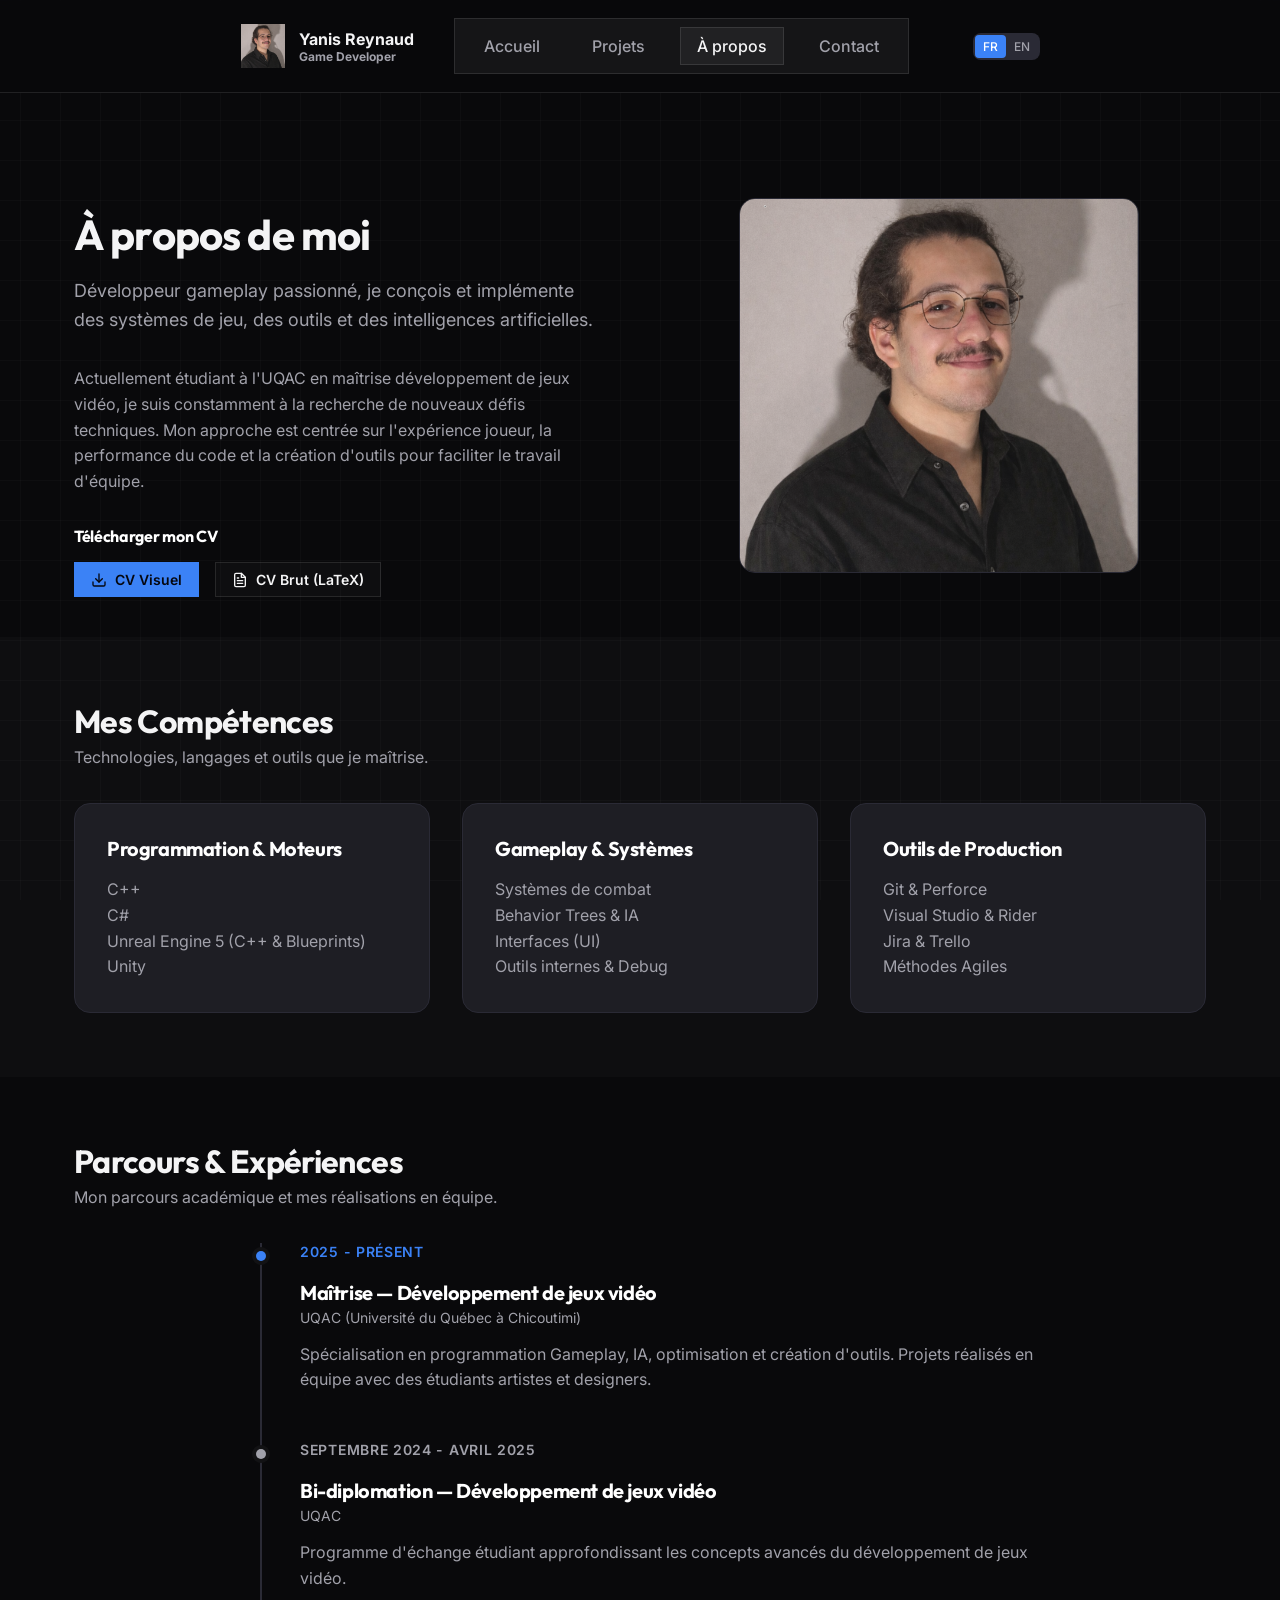
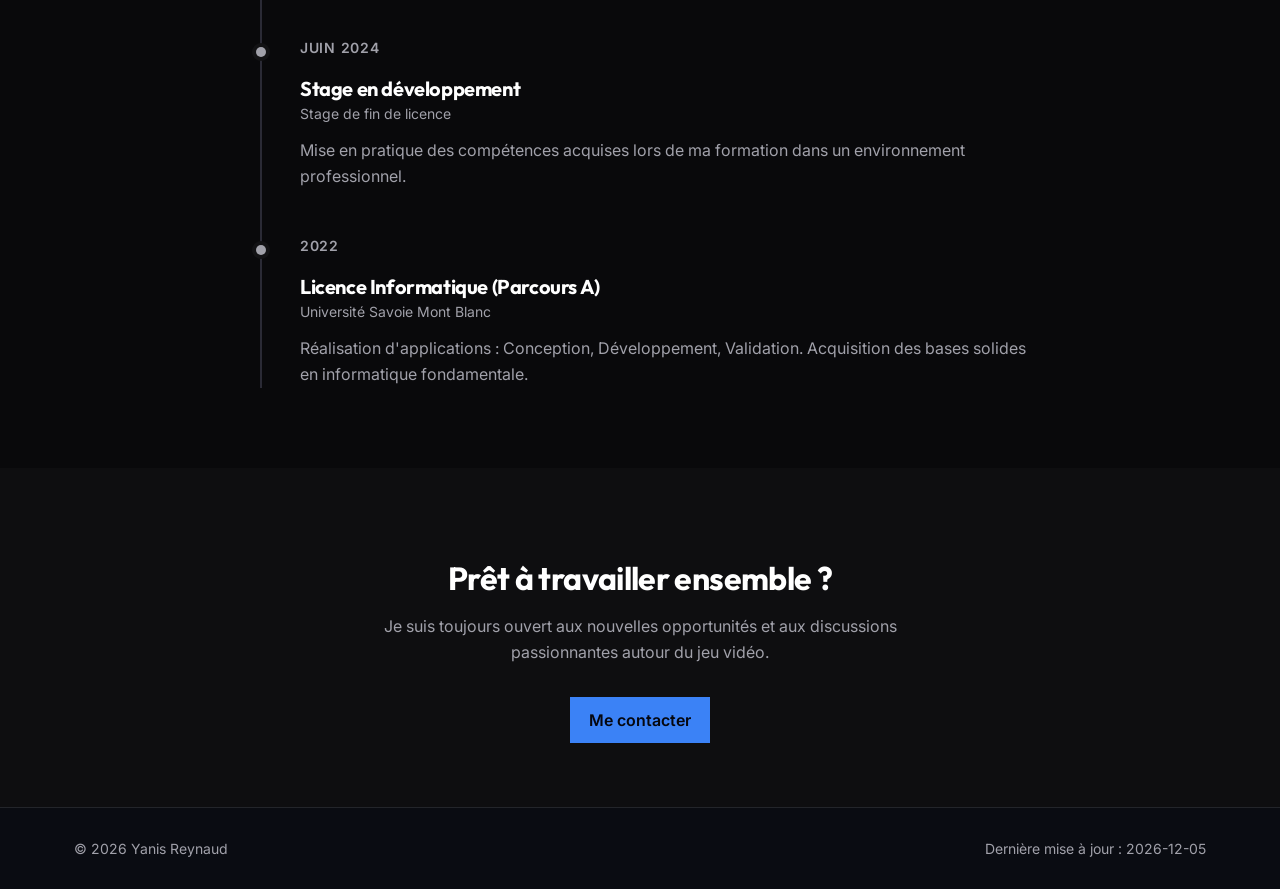
==== commit 0a3c98c3: "Refine À propos page layout, timeline, and skills presentation - Fixed page header and CV buttons al" ====
--- a/a-propos.html
+++ b/a-propos.html
@@ -10,11 +10,6 @@
   <meta name="description" content="Parcours, expériences et compétences de Yanis Reynaud." />
   <link rel="stylesheet" href="style.css">
   <link rel="icon" type="image/png" href="logoportfolio.png">
-
-  <script>
-    const savedTheme = localStorage.getItem('theme') || 'dark';
-    document.documentElement.setAttribute('data-theme', savedTheme);
-  </script>
 </head>
 
 <body>
@@ -29,20 +24,10 @@
       </a>
 
       <nav class="nav" aria-label="Navigation principale">
-        <a href="index.html" data-i18n="nav.home">Accueil</a>
-        <a href="projets.html" data-i18n="nav.projects">Projets</a>
-        <a href="a-propos.html" class="active" data-i18n="nav.about">À propos</a>
-        <a href="contact.html" data-i18n="nav.contact">Contact</a>
-        <a href="#" id="lang-toggle" style="margin-left: auto; border-left: 1px solid var(--line); padding-left: 18px; display: flex; align-items: center; gap: 6px;">
-          <svg xmlns="http://www.w3.org/2000/svg" width="16" height="16" viewBox="0 0 24 24" fill="none" stroke="currentColor" stroke-width="2" stroke-linecap="round" stroke-linejoin="round" class="lucide lucide-globe"><circle cx="12" cy="12" r="10"/><path d="M12 2a14.5 14.5 0 0 0 0 20 14.5 14.5 0 0 0 0-20"/><path d="M2 12h20"/></svg>
-          <span id="lang-switch-text">EN</span>
-        </a>
-        <div class="theme-switch-wrapper">
-          <label class="theme-switch" for="checkbox">
-            <input type="checkbox" id="checkbox" />
-            <div class="slider round"></div>
-          </label>
-        </div>
+        <a href="index.html">Accueil</a>
+        <a href="projets.html">Projets</a>
+        <a href="a-propos.html" class="active">À propos</a>
+        <a href="contact.html">Contact</a>
       </nav>
       <div class="langToggle" style="margin-left: 1.5rem; display: flex; background: #2a2a35; border-radius: 0.5rem; overflow: hidden; padding: 2px;">
         <button id="globalLangFr" class="active" style="background: #3b82f6; color: #fff; border: none; padding: 0.25rem 0.5rem; font-size: 0.75rem; border-radius: 0.25rem; cursor: pointer; font-family: Inter; font-weight: 500; transition: all 0.2s;">FR</button>
@@ -62,15 +47,12 @@
             <p style="color: #a1a1aa; line-height: 1.6; margin-bottom: 2rem;">
               Actuellement étudiant à l'UQAC en maîtrise développement de jeux vidéo, je suis constamment à la recherche de nouveaux défis techniques. Mon approche est centrée sur l'expérience joueur, la performance du code et la création d'outils pour faciliter le travail d'équipe.
             </p>
-            <div class="cvSection" style="margin-top: 1rem;">
-              <div style="display: flex; align-items: center; gap: 1rem; margin-bottom: 0.75rem;">
-                <h3 style="font-family: Outfit; font-size: 1rem; color: #fff; margin: 0;">Télécharger mon CV</h3>
-
-              </div>
+            <div class="cvSection" style="margin-top: 2rem;">
+              <h3 style="font-family: Outfit; font-size: 1rem; color: #fff; margin-bottom: 1rem;">Télécharger mon CV</h3>
 
               <div class="cvButtonsGroup">
                 <!-- Les liens FR s'afficheront par défaut -->
-                <div id="cvLinksContainer" style="display: flex; gap: 1rem; flex-wrap: wrap;">
+                <div id="cvLinksContainer" style="display: flex; gap: 1rem; flex-wrap: wrap; justify-content: flex-start;">
                   <a id="linkCvVisuel" href="CV_REYNAUD_FR.pdf" target="_blank" class="btn primary" style="display: flex; align-items: center; gap: 0.5rem; padding: 0.5rem 1rem; font-size: 0.875rem;">
                     <svg width="16" height="16" viewBox="0 0 24 24" fill="none" stroke="currentColor" stroke-width="2" stroke-linecap="round" stroke-linejoin="round"><path d="M21 15v4a2 2 0 0 1-2 2H5a2 2 0 0 1-2-2v-4"></path><polyline points="7 10 12 15 17 10"></polyline><line x1="12" y1="15" x2="12" y2="3"></line></svg>
                     CV Visuel
@@ -113,8 +95,6 @@
             <img src="profile.png" alt="Yanis Reynaud" style="width: 100%; max-width: 400px; border-radius: 1rem; border: 1px solid #2a2a35;" />
           </div>
         </div>
-        <h1 data-i18n="about.header.title">À propos de moi</h1>
-        <p class="lead" data-i18n="about.header.desc">Découvrez mon parcours, mes expériences et les compétences techniques que j'ai développées.</p>
       </div>
     </section>
 
@@ -142,7 +122,7 @@
       </div>
     </section>
 
-    <section id="langages" class="section">
+    <section id="experiences" class="section">
       <div class="container">
         <div class="sectionTitle">
           <h2>Parcours & Expériences</h2>
@@ -154,7 +134,7 @@
 
           <div class="timeline-item" style="position: relative; padding-left: 60px; margin-bottom: 3rem;">
             <div class="timeline-dot" style="position: absolute; left: 16px; top: 8px; width: 10px; height: 10px; border-radius: 50%; background: #3b82f6; box-shadow: 0 0 0 4px #121214;"></div>
-            <span class="timeline-date" style="display: block; color: #3b82f6; font-size: 0.875rem; font-weight: 600; margin-bottom: 0.5rem; text-transform: uppercase; letter-spacing: 0.05em;">2024 - Présent</span>
+            <span class="timeline-date" style="display: block; color: #3b82f6; font-size: 0.875rem; font-weight: 600; margin-bottom: 0.5rem; text-transform: uppercase; letter-spacing: 0.05em;">2025 - Présent</span>
             <h3 style="font-family: Outfit; font-size: 1.25rem; color: #fff; margin-bottom: 0.25rem;">Maîtrise — Développement de jeux vidéo</h3>
             <span class="timeline-place" style="display: block; color: #a1a1aa; font-size: 0.875rem; margin-bottom: 1rem;">UQAC (Université du Québec à Chicoutimi)</span>
             <p style="color: #a1a1aa; line-height: 1.6;">Spécialisation en programmation Gameplay, IA, optimisation et création d'outils. Projets réalisés en équipe avec des étudiants artistes et designers.</p>
@@ -162,166 +142,26 @@
 
           <div class="timeline-item" style="position: relative; padding-left: 60px; margin-bottom: 3rem;">
             <div class="timeline-dot" style="position: absolute; left: 16px; top: 8px; width: 10px; height: 10px; border-radius: 50%; background: #a1a1aa; box-shadow: 0 0 0 4px #121214;"></div>
-            <span class="timeline-date" style="display: block; color: #a1a1aa; font-size: 0.875rem; font-weight: 600; margin-bottom: 0.5rem; text-transform: uppercase; letter-spacing: 0.05em;">Automne 2024</span>
-            <h3 style="font-family: Outfit; font-size: 1.25rem; color: #fff; margin-bottom: 0.25rem;">WonderJam - Game Jam</h3>
+            <span class="timeline-date" style="display: block; color: #a1a1aa; font-size: 0.875rem; font-weight: 600; margin-bottom: 0.5rem; text-transform: uppercase; letter-spacing: 0.05em;">Septembre 2024 - Avril 2025</span>
+            <h3 style="font-family: Outfit; font-size: 1.25rem; color: #fff; margin-bottom: 0.25rem;">Bi-diplomation — Développement de jeux vidéo</h3>
             <span class="timeline-place" style="display: block; color: #a1a1aa; font-size: 0.875rem; margin-bottom: 1rem;">UQAC</span>
-            <p style="color: #a1a1aa; line-height: 1.6;">Développement du jeu "One Last Stake" en 48h. Implémentation du système de combat inspiré de la bataille, intégration de l'UI et gestion du flow de jeu en C++ sous Unreal Engine.</p>
+            <p style="color: #a1a1aa; line-height: 1.6;">Programme d'échange étudiant approfondissant les concepts avancés du développement de jeux vidéo.</p>
           </div>
 
           <div class="timeline-item" style="position: relative; padding-left: 60px; margin-bottom: 3rem;">
             <div class="timeline-dot" style="position: absolute; left: 16px; top: 8px; width: 10px; height: 10px; border-radius: 50%; background: #a1a1aa; box-shadow: 0 0 0 4px #121214;"></div>
-            <span class="timeline-date" style="display: block; color: #a1a1aa; font-size: 0.875rem; font-weight: 600; margin-bottom: 0.5rem; text-transform: uppercase; letter-spacing: 0.05em;">Hiver 2025</span>
-            <h3 style="font-family: Outfit; font-size: 1.25rem; color: #fff; margin-bottom: 0.25rem;">Projet Multidisciplinaire (NAD-UQAC)</h3>
-            <span class="timeline-place" style="display: block; color: #a1a1aa; font-size: 0.875rem; margin-bottom: 1rem;">Projet étudiant majeur</span>
-            <p style="color: #a1a1aa; line-height: 1.6;">Développement d'un jeu complet en équipe. Responsable de la création d'outils internes pour l'équipe artistique, et de l'implémentation de la physique avancée du jeu.</p>
+            <span class="timeline-date" style="display: block; color: #a1a1aa; font-size: 0.875rem; font-weight: 600; margin-bottom: 0.5rem; text-transform: uppercase; letter-spacing: 0.05em;">Juin 2024</span>
+            <h3 style="font-family: Outfit; font-size: 1.25rem; color: #fff; margin-bottom: 0.25rem;">Stage en développement</h3>
+            <span class="timeline-place" style="display: block; color: #a1a1aa; font-size: 0.875rem; margin-bottom: 1rem;">Stage de fin de licence</span>
+            <p style="color: #a1a1aa; line-height: 1.6;">Mise en pratique des compétences acquises lors de ma formation dans un environnement professionnel.</p>
           </div>
 
           <div class="timeline-item" style="position: relative; padding-left: 60px;">
-            <div class="timeline-dot" style="position: absolute; left: 16px; top: 8px; width: 10px; height: 10px; border-radius: 50%; background: #3b82f6; box-shadow: 0 0 0 4px #121214;"></div>
-            <span class="timeline-date" style="display: block; color: #3b82f6; font-size: 0.875rem; font-weight: 600; margin-bottom: 0.5rem; text-transform: uppercase; letter-spacing: 0.05em;">2026</span>
-            <h3 style="font-family: Outfit; font-size: 1.25rem; color: #fff; margin-bottom: 0.25rem;">À la recherche d'un stage / emploi</h3>
-            <span class="timeline-place" style="display: block; color: #a1a1aa; font-size: 0.875rem; margin-bottom: 1rem;">Industrie du Jeu Vidéo</span>
-            <p style="color: #a1a1aa; line-height: 1.6;">Je suis actuellement à la recherche d'une opportunité en tant que Programmeur Gameplay / Généraliste pour mettre en pratique mes compétences sur un projet professionnel.</p>
-          <h2 data-i18n="about.skills.title">Mes Langages & Outils</h2>
-          <p data-i18n="about.skills.desc">Aperçu de mes maîtrises techniques par niveau de compétence.</p>
-        </div>
-
-        <div class="skills-bars-container">
-          <!-- Colonne de gauche -->
-          <div class="skills-column">
-            <div class="skill-bar-item">
-              <div class="skill-info">
-                <span class="skill-name">C#</span>
-                <span class="skill-percent">70%</span>
-              </div>
-              <div class="progress-bar">
-                <div class="progress-fill" style="width: 70%;"></div>
-              </div>
-
-            <div class="skill-bar-item">
-              <div class="skill-info">
-                <span class="skill-name">C++</span>
-                <span class="skill-percent">65%</span>
-              </div>
-              <div class="progress-bar">
-                <div class="progress-fill" style="width: 65%;"></div>
-              </div>
-
-            <div class="skill-bar-item">
-              <div class="skill-info">
-                <span class="skill-name">Blueprint</span>
-                <span class="skill-percent">70%</span>
-              </div>
-              <div class="progress-bar">
-                <div class="progress-fill" style="width: 70%;"></div>
-              </div>
-
-            <div class="skill-bar-item">
-              <div class="skill-info">
-                <span class="skill-name">GDScript</span>
-                <span class="skill-percent">60%</span>
-              </div>
-              <div class="progress-bar">
-                <div class="progress-fill" style="width: 60%;"></div>
-              </div>
-
-            <div class="skill-bar-item">
-              <div class="skill-info">
-                <span class="skill-name">HTML</span>
-                <span class="skill-percent">75%</span>
-              </div>
-              <div class="progress-bar">
-                <div class="progress-fill" style="width: 75%;"></div>
-              </div>
-
-            <div class="skill-bar-item">
-              <div class="skill-info">
-                <span class="skill-name">CSS</span>
-                <span class="skill-percent">75%</span>
-              </div>
-              <div class="progress-bar">
-                <div class="progress-fill" style="width: 75%;"></div>
-              </div>
-          </div>
-
-          <!-- Colonne de droite -->
-          <div class="skills-column">
-            <div class="skill-bar-item">
-              <div class="skill-info">
-                <span class="skill-name">SQL</span>
-                <span class="skill-percent">75%</span>
-              </div>
-              <div class="progress-bar">
-                <div class="progress-fill" style="width: 75%;"></div>
-              </div>
-
-            <div class="skill-bar-item">
-              <div class="skill-info">
-                <span class="skill-name">JavaScript</span>
-                <span class="skill-percent">60%</span>
-              </div>
-              <div class="progress-bar">
-                <div class="progress-fill" style="width: 60%;"></div>
-              </div>
-
-            <div class="skill-bar-item">
-              <div class="skill-info">
-                <span class="skill-name">PHP</span>
-                <span class="skill-percent">60%</span>
-              </div>
-              <div class="progress-bar">
-                <div class="progress-fill" style="width: 60%;"></div>
-              </div>
-
-            <div class="skill-bar-item">
-              <div class="skill-info">
-                <span class="skill-name">Laravel</span>
-                <span class="skill-percent">50%</span>
-              </div>
-              <div class="progress-bar">
-                <div class="progress-fill" style="width: 50%;"></div>
-              </div>
-
-            <div class="skill-bar-item">
-              <div class="skill-info">
-                <span class="skill-name">Node.js</span>
-                <span class="skill-percent">50%</span>
-              </div>
-              <div class="progress-bar">
-                <div class="progress-fill" style="width: 50%;"></div>
-              </div>
-          </div>
-        </div>
-      </div>
-    </section>
-
-    <section id="experiences" class="section alt">
-      <div class="container">
-        <div class="sectionTitle">
-          <h2 data-i18n="about.exp.title">Expériences</h2>
-          <p data-i18n="about.exp.desc">Une sélection d’expériences, stages et projets marquants.</p>
-        </div>
-
-        <div class="experienceGrid">
-          <div class="experienceCard">
-            <h3 style="color: var(--accent-2);" data-i18n="about.exp1.title">Maîtrise — Développement de jeux vidéo</h3>
-            <span data-i18n="about.exp1.date">UQAC — en cours</span>
-            <p data-i18n="about.exp1.desc">Gameplay, IA, optimisation et prototypage.</p>
-          </div>
-          <div class="experienceCard">
-            <h3 style="color: var(--accent-2);" data-i18n="about.exp4.title">Projet Étudiant avec le NAD-UQAC</h3>
-            <span data-i18n="about.exp4.date">Prototype UE — 2025 - Hiver</span>
-            <p data-i18n="about.exp4.desc">Développement d'un jeu vidéo dans le cadre d'un cours collaboratif. (Voir page Projets)</p>
-          </div>
-          <div class="experienceCard">
-            <h3 style="color: var(--accent-2);" data-i18n="about.exp3.title">Participations aux WonderJams</h3>
-            <span data-i18n="about.exp3.date">Plusieurs éditions (ex: Hiver 2025)</span>
-            <p data-i18n="about.exp3.desc">Création de jeux sous contraintes de temps, dont le jeu asymétrique Bedroom Rumble. (Voir page Projets)</p>
-          </div>
-          <div class="experienceCard">
-            <h3 style="color: var(--accent-2);" data-i18n="about.exp2.title">Stage Développeur Logiciel</h3>
-            <span data-i18n="about.exp2.date">USMB — Juin - Août 2024</span>
-            <p data-i18n="about.exp2.desc">Développement d'outils et de systèmes logiciels au sein de l'Université Savoie Mont Blanc.</p>
+            <div class="timeline-dot" style="position: absolute; left: 16px; top: 8px; width: 10px; height: 10px; border-radius: 50%; background: #a1a1aa; box-shadow: 0 0 0 4px #121214;"></div>
+            <span class="timeline-date" style="display: block; color: #a1a1aa; font-size: 0.875rem; font-weight: 600; margin-bottom: 0.5rem; text-transform: uppercase; letter-spacing: 0.05em;">2022</span>
+            <h3 style="font-family: Outfit; font-size: 1.25rem; color: #fff; margin-bottom: 0.25rem;">Licence Informatique (Parcours A)</h3>
+            <span class="timeline-place" style="display: block; color: #a1a1aa; font-size: 0.875rem; margin-bottom: 1rem;">Université Savoie Mont Blanc</span>
+            <p style="color: #a1a1aa; line-height: 1.6;">Réalisation d'applications : Conception, Développement, Validation. Acquisition des bases solides en informatique fondamentale.</p>
           </div>
         </div>
       </div>
@@ -338,31 +178,11 @@
 
   <footer class="footer">
     <div class="container footerInner">
-      <span data-i18n="footer.rights">© <span id="year"></span> Yanis Reynaud</span>
-      <div class="footerSocials">
-        <a href="https://github.com/YanisRUSMB" target="_blank" rel="noopener" aria-label="GitHub">
-          <svg xmlns="http://www.w3.org/2000/svg" width="24" height="24" viewBox="0 0 24 24" fill="none" stroke="currentColor" stroke-width="2" stroke-linecap="round" stroke-linejoin="round" class="lucide lucide-github"><path d="M15 22v-4a4.8 4.8 0 0 0-1-3.02c3.14-.35 6.44-1.54 6.44-7A5.44 5.44 0 0 0 20 4.77 5.07 5.07 0 0 0 19.91 1S18.73.65 16 2.48a13.38 13.38 0 0 0-7 0C6.27.65 5.09 1 5.09 1A5.07 5.07 0 0 0 5 4.77a5.44 5.44 0 0 0-1.5 3.78c0 5.42 3.3 6.61 6.44 7A4.8 4.8 0 0 0 8 18v4"/><path d="M9 18c-4.51 2-5-2-7-2"/></svg>
-        </a>
-        <a href="https://www.linkedin.com/in/yanis-reynaud-629306259/" target="_blank" rel="noopener" aria-label="LinkedIn">
-          <svg xmlns="http://www.w3.org/2000/svg" width="24" height="24" viewBox="0 0 24 24" fill="none" stroke="currentColor" stroke-width="2" stroke-linecap="round" stroke-linejoin="round" class="lucide lucide-linkedin"><path d="M16 8a6 6 0 0 1 6 6v7h-4v-7a2 2 0 0 0-2-2 2 2 0 0 0-2 2v7h-4v-7a6 6 0 0 1 6-6z"/><rect width="4" height="12" x="2" y="9"/><circle cx="4" cy="4" r="2"/></svg>
-        </a>
-        <a href="https://linktr.ee/reynaud.yanis" target="_blank" rel="noopener" aria-label="Linktree">
-          <svg xmlns="http://www.w3.org/2000/svg" width="24" height="24" viewBox="0 0 24 24" fill="none" stroke="currentColor" stroke-width="2" stroke-linecap="round" stroke-linejoin="round" class="lucide lucide-link-2"><path d="M9 17H7A5 5 0 0 1 7 7h2"/><path d="M15 7h2a5 5 0 1 1 0 10h-2"/><line x1="8" x2="16" y1="12" y2="12"/></svg>
-        </a>
-        <a href="https://yaphado.itch.io" target="_blank" rel="noopener" aria-label="Itch.io">
-          <svg xmlns="http://www.w3.org/2000/svg" width="24" height="24" viewBox="0 0 24 24" fill="none" stroke="currentColor" stroke-width="2" stroke-linecap="round" stroke-linejoin="round" class="lucide lucide-gamepad-2"><line x1="6" x2="10" y1="11" y2="11"/><line x1="8" x2="8" y1="9" y2="13"/><line x1="15" x2="15.01" y1="12" y2="12"/><line x1="18" x2="18.01" y1="10" y2="10"/><path d="M17.32 5H6.68a4 4 0 0 0-3.978 3.59c-.006.052-.01.101-.017.152C2.604 9.416 2 14.456 2 16a3 3 0 0 0 3 3c1 0 1.5-.5 2-1l1.414-1.414A2 2 0 0 1 9.828 16h4.344a2 2 0 0 1 1.414.586L17 18c.5.5 1 1 2 1a3 3 0 0 0 3-3c0-1.545-.604-6.584-.685-7.258-.007-.05-.011-.1-.017-.151A4 4 0 0 0 17.32 5z"/></svg>
-        </a>
-      </div>
-      <span data-i18n="footer.updated">Dernière mise à jour : <span id="updated"></span></span>
+      <span>© <span id="year"></span> Yanis Reynaud</span>
+      <span>Dernière mise à jour : <span id="updated"></span></span>
     </div>
   </footer>
 
-  <script src="theme.js"></script>
-  <script src="lang.js"></script>
   <script src="script.js"></script>
-
-  <button id="backToTop" class="back-to-top" aria-label="Retour en haut">
-    <svg xmlns="http://www.w3.org/2000/svg" width="24" height="24" viewBox="0 0 24 24" fill="none" stroke="currentColor" stroke-width="2" stroke-linecap="round" stroke-linejoin="round" class="lucide lucide-arrow-up"><path d="m5 12 7-7 7 7"/><path d="M12 19V5"/></svg>
-  </button>
 </body>
 </html>
--- a/style.css
+++ b/style.css
@@ -8,23 +8,6 @@
   --accent: #e4e4e7;
   --accent-2: #3b82f6;
   --shadow: 0 8px 30px rgba(0,0,0,0.5);
-}
-
-html[data-theme="light"] {
-  --bg: #fafafa;
-  --surface: #ffffff;
-  --surface-2: #f4f4f5;
-  --text: #09090b;
-  --muted: #71717a;
-  --line: rgba(0, 0, 0, 0.1);
-  --accent: #18181b;
-  --accent-2: #2563eb;
-  --shadow: 0 8px 30px rgba(0,0,0,0.08);
-}
-html[data-theme="light"] body {
-  background-image:
-    linear-gradient(rgba(0, 0, 0, 0.04) 1px, transparent 1px),
-    linear-gradient(90deg, rgba(0, 0, 0, 0.04) 1px, transparent 1px);
 }
 
 *{box-sizing:border-box}
@@ -163,51 +146,6 @@
   align-items:start;
 }
 
-.centered-hero {
-  text-align: center;
-  padding: 18vh 0 10vh;
-  min-height: 80vh;
-  display: flex;
-  flex-direction: column;
-  justify-content: center;
-}
-
-.centered-hero h1 {
-  font-size: 56px;
-  line-height: 1.15;
-  margin: 24px auto 48px;
-  max-width: 1000px;
-}
-
-.profile-section {
-  text-align: center;
-  padding: 10vh 0 18vh;
-}
-
-.profile-section .lead {
-  max-width: 700px;
-  margin: 0 auto 36px;
-  font-size: 22px;
-  color: var(--text);
-}
-
-.center-stack {
-  justify-content: center;
-  margin-bottom: 36px;
-  flex-wrap: wrap;
-  gap: 12px;
-}
-
-.center-cta {
-  justify-content: center;
-  margin-bottom: 24px;
-}
-
-.center-links {
-  justify-content: center;
-  margin-top: 24px;
-}
-
 .heroCopy h1{
   font-size:46px;
   line-height:1.1;
@@ -375,7 +313,7 @@
 }
 
 .pageHeader {
-  text-align: center;
+  text-align: left;
   padding: 80px 0 40px;
 }
 
@@ -409,69 +347,6 @@
 /* =========================================
    SKILLS & EXPERIENCES (À Propos)
 ========================================= */
-.skills-bars-container {
-  display: flex;
-  flex-wrap: wrap;
-  gap: 40px;
-  margin-top: 24px;
-}
-
-.skills-column {
-  flex: 1;
-  min-width: 300px;
-  display: flex;
-  flex-direction: column;
-  gap: 20px;
-}
-
-.skill-bar-item {
-  display: flex;
-  flex-direction: column;
-  gap: 8px;
-}
-
-.skill-info {
-  display: flex;
-  justify-content: space-between;
-  align-items: center;
-  font-size: 14px;
-  font-weight: 500;
-}
-
-.skill-name {
-  color: var(--text);
-}
-
-.skill-percent {
-  color: var(--muted);
-}
-
-.progress-bar {
-  width: 100%;
-  height: 8px;
-  background: var(--surface-2);
-  border-radius: 4px;
-  overflow: hidden;
-  position: relative;
-}
-
-.progress-fill {
-  height: 100%;
-  background: var(--accent-2);
-  border-radius: 4px;
-  transform-origin: left;
-  animation: loadProgress 1.5s ease-out forwards;
-}
-
-@keyframes loadProgress {
-  from {
-    transform: scaleX(0);
-  }
-  to {
-    transform: scaleX(1);
-  }
-}
-
 .skillsGrid{
   display:grid;
   grid-template-columns:repeat(auto-fit, minmax(240px, 1fr));
@@ -611,9 +486,7 @@
 }
 
 .projectImagePlaceholder {
-  height: 250px;
-  width: 100%;
-  overflow: hidden;
+  height: 200px;
   background: #1e243a;
   display: flex;
   align-items: center;
@@ -839,29 +712,9 @@
 .footerInner{
   display:flex;
   flex-wrap:wrap;
-  align-items: center;
   justify-content:space-between;
-  gap:20px;
+  gap:12px;
   font-size: 14px;
-}
-
-.footerSocials {
-  display: flex;
-  gap: 16px;
-  align-items: center;
-}
-
-.footerSocials a {
-  color: var(--muted);
-  transition: color 0.3s ease, transform 0.3s ease;
-  display: flex;
-  align-items: center;
-  justify-content: center;
-}
-
-.footerSocials a:hover {
-  color: var(--text);
-  transform: translateY(-3px);
 }
 
 /* =========================================
@@ -917,123 +770,9 @@
   .nav {
     justify-content: center;
   }
-  .footerInner {
-    flex-direction: column;
-    justify-content: center;
-    text-align: center;
-  }
-  .footerSocials {
-    order: -1;
-    margin-bottom: 12px;
-  }
 }
 
 .heroContainer {
+  border-bottom: 1px solid var(--line);
   padding-bottom: 60px;
 }
-
-.project-badge {
-    display: inline-block;
-    margin-bottom: 8px;
-    font-size: 11px;
-    text-transform: uppercase;
-    letter-spacing: 0.1em;
-    color: var(--accent-2);
-    border: 1px solid var(--accent-2);
-    padding: 2px 8px;
-    border-radius: 12px;
-    align-self: flex-start;
-    max-width: max-content;
-}
-
-
-/* Theme Switch */
-.theme-switch-wrapper {
-  display: flex;
-  align-items: center;
-  margin-left: 16px;
-}
-.theme-switch {
-  display: inline-block;
-  height: 24px;
-  position: relative;
-  width: 44px;
-}
-.theme-switch input {
-  display: none;
-}
-.slider {
-  background-color: var(--surface-2);
-  border: 1px solid var(--line);
-  bottom: 0;
-  cursor: pointer;
-  left: 0;
-  position: absolute;
-  right: 0;
-  top: 0;
-  transition: .4s;
-  border-radius: 24px;
-}
-.slider:before {
-  background-color: var(--text);
-  bottom: 3px;
-  content: "";
-  height: 16px;
-  left: 4px;
-  position: absolute;
-  transition: .4s;
-  width: 16px;
-  border-radius: 50%;
-}
-input:checked + .slider {
-  background-color: var(--accent-2);
-  border-color: var(--accent-2);
-}
-input:checked + .slider:before {
-  transform: translateX(18px);
-  background-color: #fff;
-}
-
-/* Fix for light mode specific images and content if needed */
-/* html[data-theme="light"] .logoMarkImg {
-  filter: invert(1);
-} */
-html[data-theme="light"] .projectImagePlaceholder,
-html[data-theme="light"] .projectMainMediaPlaceholder {
-  background: #e2e8f0;
-}
-
-/* Back to Top Button */
-.back-to-top {
-  position: fixed;
-  bottom: 30px;
-  right: 30px;
-  width: 50px;
-  height: 50px;
-  background-color: var(--surface-2);
-  color: var(--text);
-  border: 1px solid var(--line);
-  border-radius: 50%;
-  display: flex;
-  align-items: center;
-  justify-content: center;
-  text-decoration: none;
-  opacity: 0;
-  visibility: hidden;
-  transition: opacity 0.3s ease, visibility 0.3s ease, transform 0.3s ease, background-color 0.3s ease;
-  z-index: 1000;
-  box-shadow: 0 4px 12px rgba(0, 0, 0, 0.15);
-  cursor: pointer;
-}
-
-.back-to-top:hover {
-  background-color: var(--surface);
-  transform: translateY(-3px);
-  color: var(--accent-2);
-  border-color: var(--accent-2);
-}
-
-.back-to-top.show {
-  opacity: 1;
-  visibility: visible;
-}
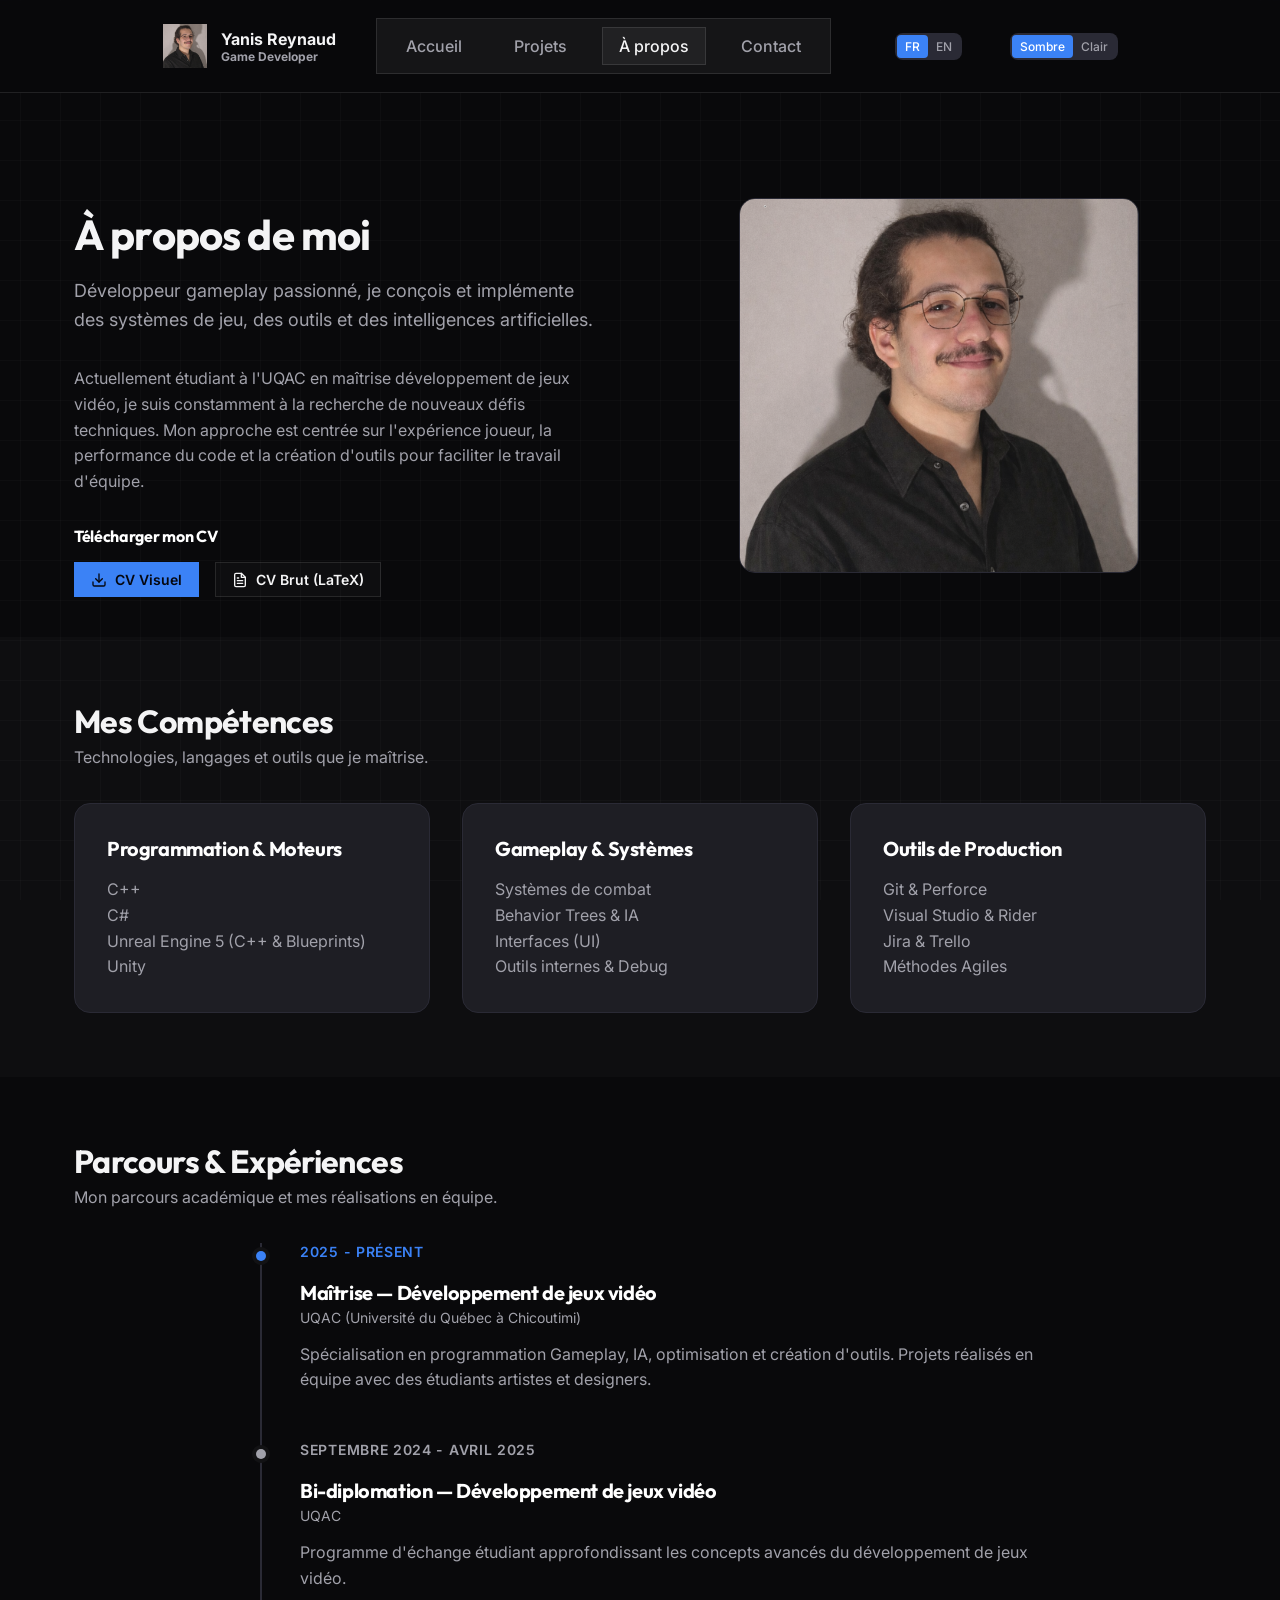
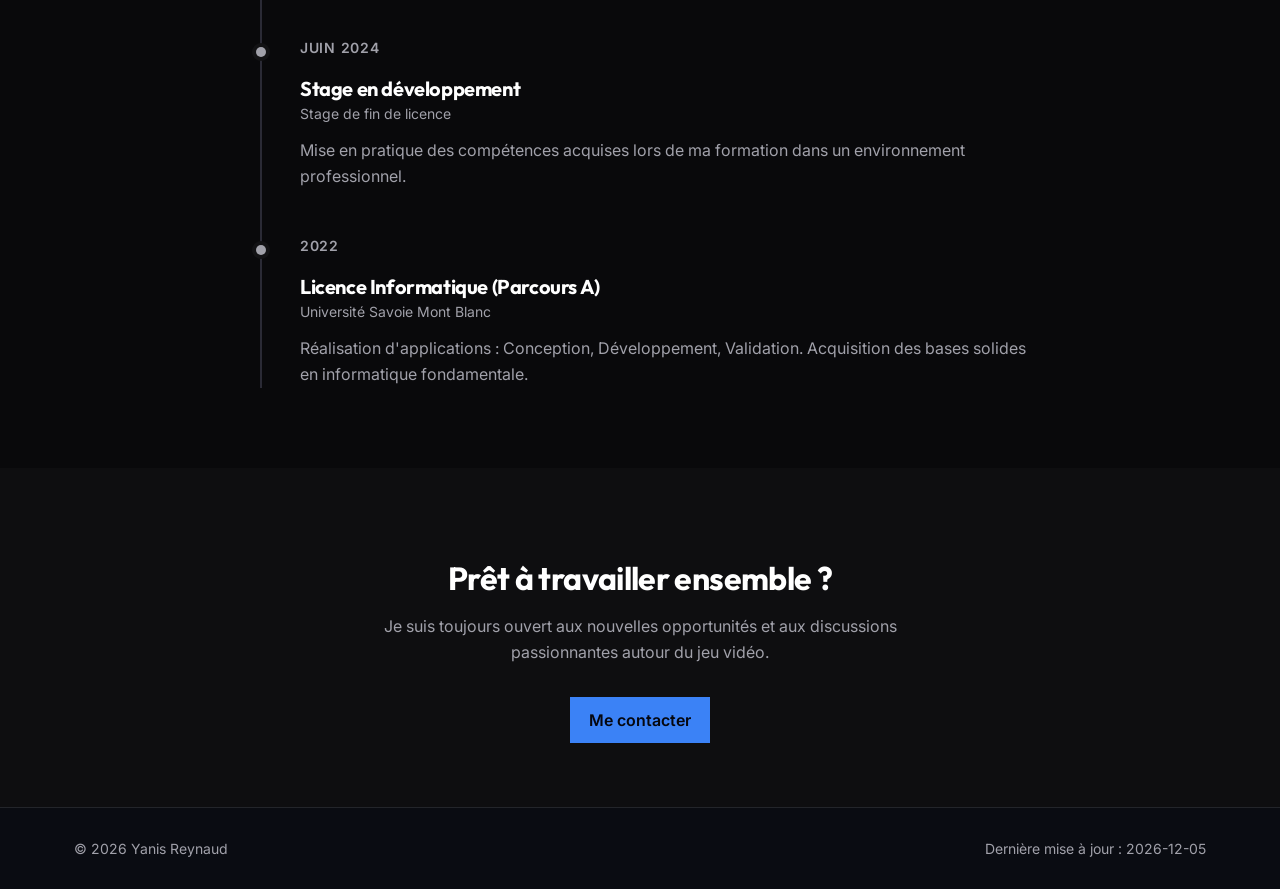
==== commit 63b23ef3: "Refactor homepage projects, hero spacing, and add theme toggle * Restore the light/dark mode theme t" ====
--- a/a-propos.html
+++ b/a-propos.html
@@ -32,6 +32,10 @@
       <div class="langToggle" style="margin-left: 1.5rem; display: flex; background: #2a2a35; border-radius: 0.5rem; overflow: hidden; padding: 2px;">
         <button id="globalLangFr" class="active" style="background: #3b82f6; color: #fff; border: none; padding: 0.25rem 0.5rem; font-size: 0.75rem; border-radius: 0.25rem; cursor: pointer; font-family: Inter; font-weight: 500; transition: all 0.2s;">FR</button>
         <button id="globalLangEn" style="background: transparent; color: #a1a1aa; border: none; padding: 0.25rem 0.5rem; font-size: 0.75rem; border-radius: 0.25rem; cursor: pointer; font-family: Inter; font-weight: 500; transition: all 0.2s;">EN</button>
+      </div>
+      <div class="themeToggle">
+        <button id="themeDark" class="active">Sombre</button>
+        <button id="themeLight">Clair</button>
       </div>
 
     </div>
@@ -184,5 +188,6 @@
   </footer>
 
   <script src="script.js"></script>
+<script src="theme.js"></script>
 </body>
 </html>
--- a/style.css
+++ b/style.css
@@ -219,9 +219,9 @@
 }
 
 .meta{
-  display:grid;
-  grid-template-columns:repeat(auto-fit, minmax(160px, 1fr));
-  gap:14px;
+  display:flex;
+  flex-wrap:wrap;
+  gap:40px;
   margin-top:28px;
 }
 
@@ -776,3 +776,83 @@
   border-bottom: 1px solid var(--line);
   padding-bottom: 60px;
 }
+
+/* =========================================
+   THEME TOGGLE (LIGHT MODE)
+========================================= */
+html[data-theme="light"] {
+  --bg: #f4f4f5;
+  --surface: #ffffff;
+  --surface-2: #e4e4e7;
+  --text: #09090b;
+  --muted: #52525b;
+  --line: rgba(0, 0, 0, 0.1);
+  --accent: #27272a;
+  --accent-2: #2563eb;
+  --shadow: 0 8px 30px rgba(0,0,0,0.08);
+}
+html[data-theme="light"] body {
+  background-image:
+    linear-gradient(rgba(0, 0, 0, 0.05) 1px, transparent 1px),
+    linear-gradient(90deg, rgba(0, 0, 0, 0.05) 1px, transparent 1px);
+}
+html[data-theme="light"] .siteHeader {
+  background: rgba(244, 244, 245, 0.85);
+}
+html[data-theme="light"] .nav {
+  background: rgba(0, 0, 0, 0.05);
+}
+html[data-theme="light"] .nav a:hover, html[data-theme="light"] .nav a.active {
+  background: rgba(0, 0, 0, 0.05);
+}
+html[data-theme="light"] .btn.ghost {
+  background: rgba(0, 0, 0, 0.02);
+}
+html[data-theme="light"] .btn.ghost:hover {
+  background: rgba(0, 0, 0, 0.05);
+}
+html[data-theme="light"] .pill {
+  background: rgba(0, 0, 0, 0.03);
+}
+html[data-theme="light"] .pill:hover {
+  background: rgba(0, 0, 0, 0.06);
+}
+html[data-theme="light"] .section.alt, html[data-theme="light"] .contact {
+  background: rgba(0, 0, 0, 0.02);
+}
+html[data-theme="light"] .footer {
+  background: #ffffff;
+}
+
+.themeToggle {
+  background: #2a2a35;
+  border-radius: 0.5rem;
+  padding: 2px;
+  display: flex;
+  margin-left: 0.5rem;
+}
+html[data-theme="light"] .themeToggle {
+  background: #e4e4e7;
+}
+
+.themeToggle button {
+  background: transparent;
+  color: #a1a1aa;
+  border: none;
+  padding: 0.25rem 0.5rem;
+  font-size: 0.75rem;
+  border-radius: 0.25rem;
+  cursor: pointer;
+  font-family: Inter;
+  font-weight: 500;
+  transition: all 0.2s;
+}
+
+html[data-theme="light"] .themeToggle button {
+  color: #52525b;
+}
+
+.themeToggle button.active {
+  background: #3b82f6;
+  color: #fff !important;
+}
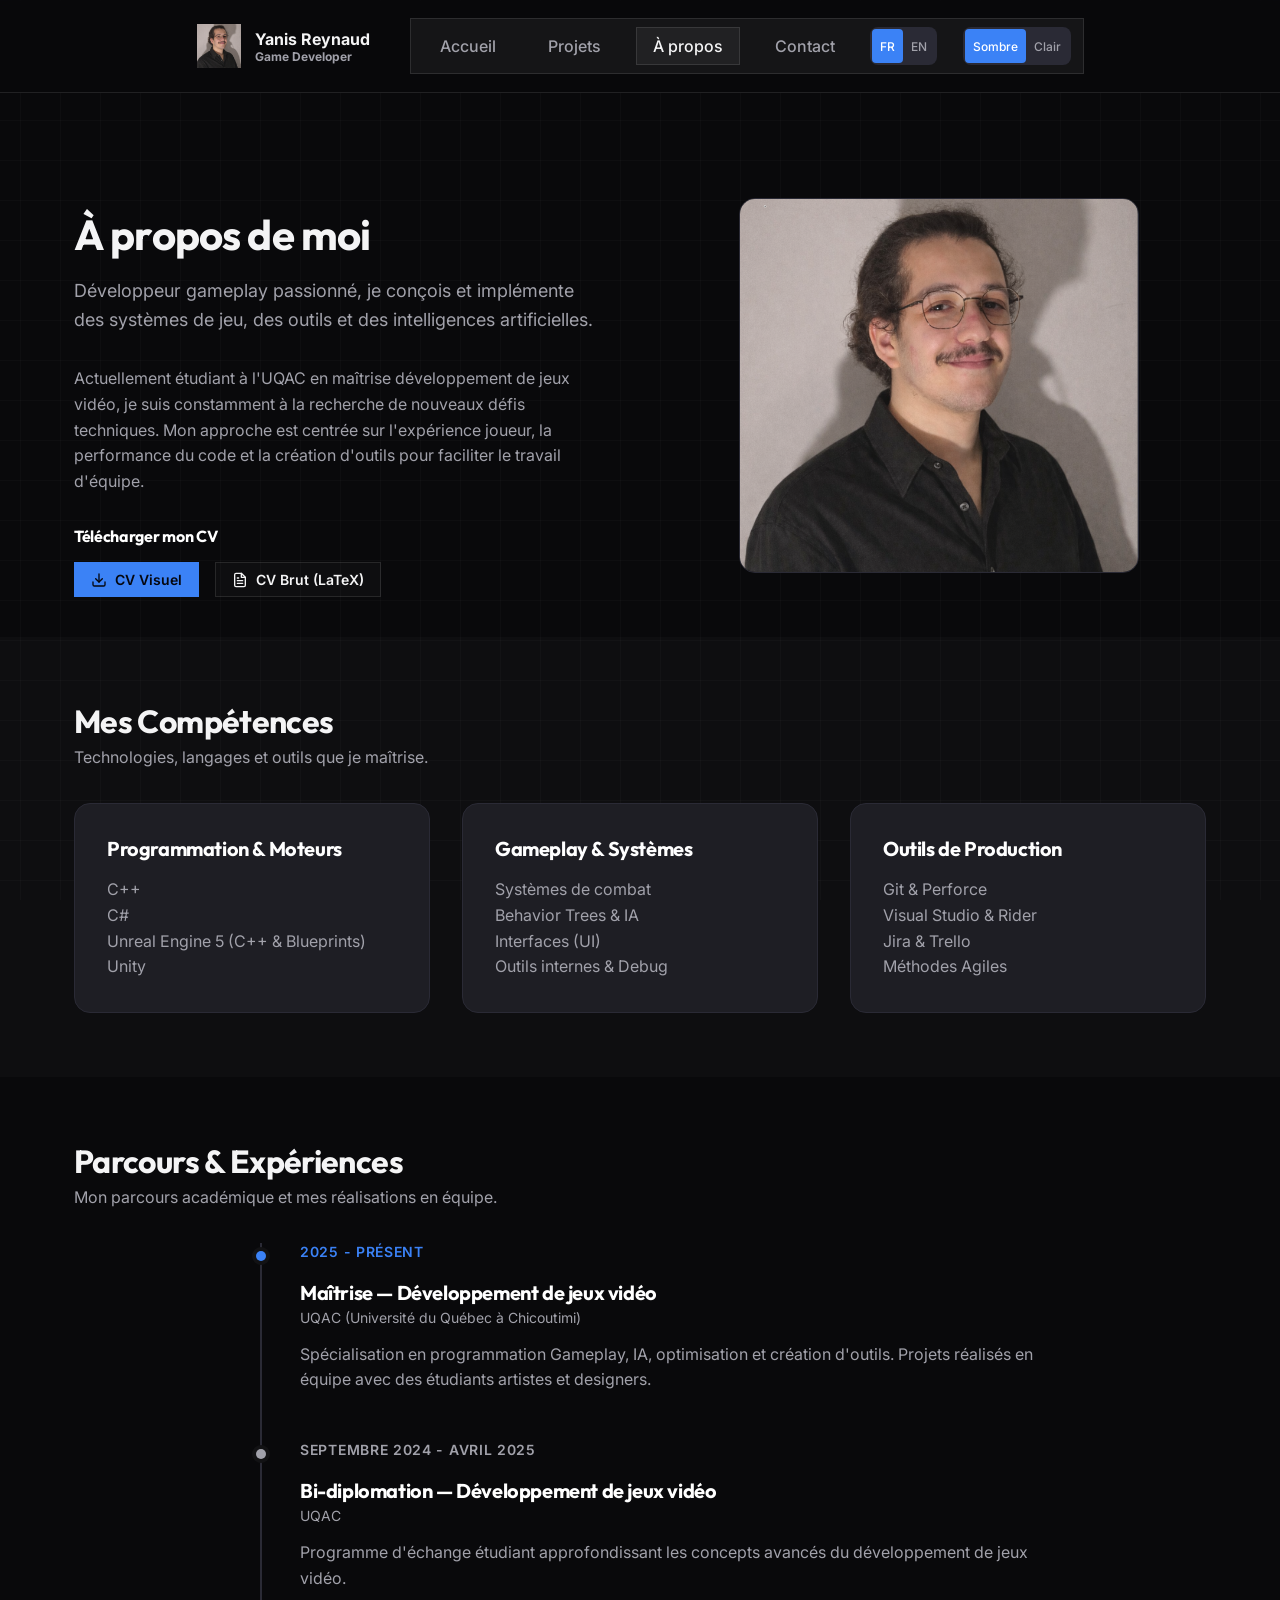
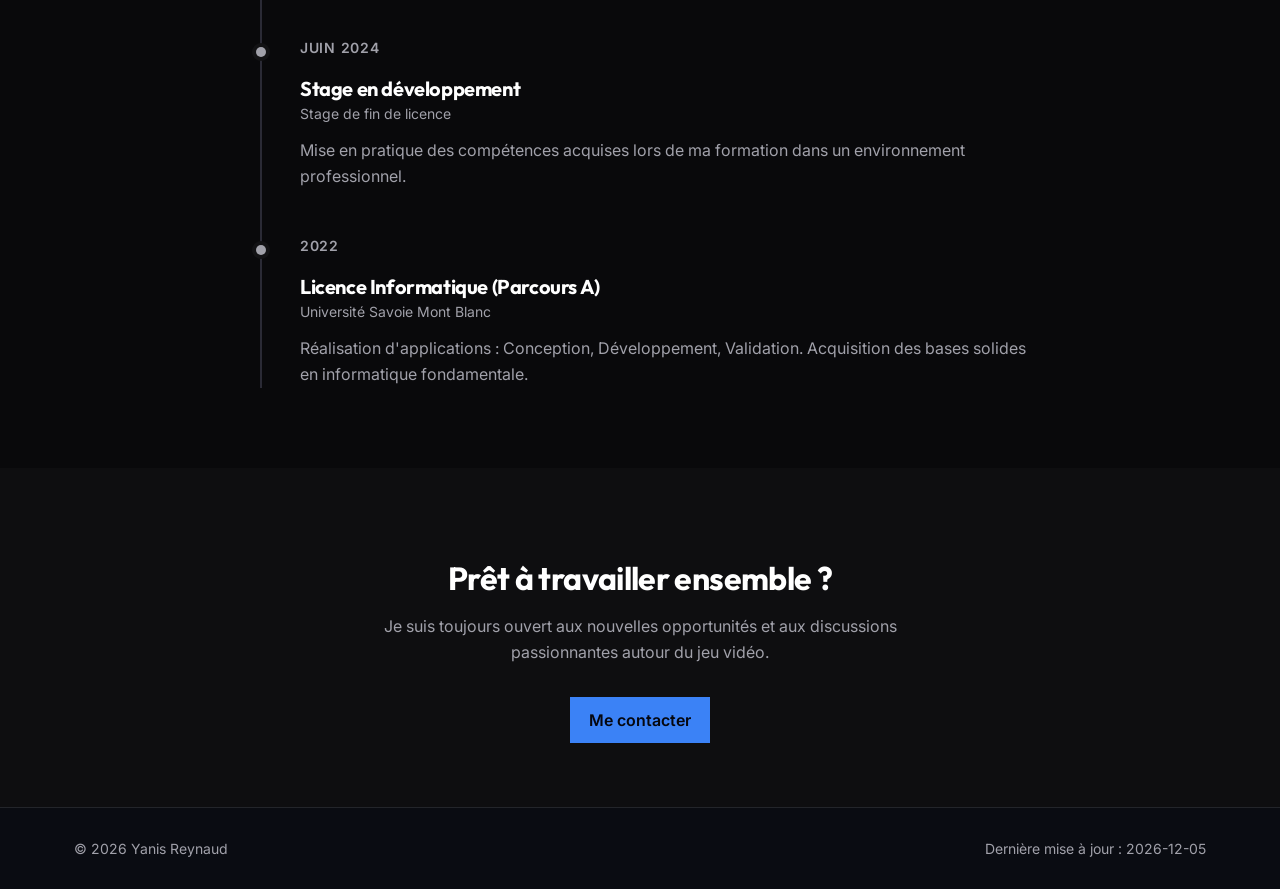
==== commit 7f59cd0f: "Refactor header UI to include toggles inside nav and implement i18n * Create a translation system vi" ====
--- a/a-propos.html
+++ b/a-propos.html
@@ -24,12 +24,12 @@
       </a>
 
       <nav class="nav" aria-label="Navigation principale">
-        <a href="index.html">Accueil</a>
-        <a href="projets.html">Projets</a>
-        <a href="a-propos.html" class="active">À propos</a>
-        <a href="contact.html">Contact</a>
-      </nav>
-      <div class="langToggle" style="margin-left: 1.5rem; display: flex; background: #2a2a35; border-radius: 0.5rem; overflow: hidden; padding: 2px;">
+        <a href="index.html" data-i18n="nav.home">Accueil</a>
+        <a href="projets.html" data-i18n="nav.projects">Projets</a>
+        <a href="a-propos.html" class="active" data-i18n="nav.about">À propos</a>
+        <a href="contact.html" data-i18n="nav.contact">Contact</a>
+
+      <div class="langToggle" style=" display: flex; background: #2a2a35; border-radius: 0.5rem; overflow: hidden; padding: 2px;">
         <button id="globalLangFr" class="active" style="background: #3b82f6; color: #fff; border: none; padding: 0.25rem 0.5rem; font-size: 0.75rem; border-radius: 0.25rem; cursor: pointer; font-family: Inter; font-weight: 500; transition: all 0.2s;">FR</button>
         <button id="globalLangEn" style="background: transparent; color: #a1a1aa; border: none; padding: 0.25rem 0.5rem; font-size: 0.75rem; border-radius: 0.25rem; cursor: pointer; font-family: Inter; font-weight: 500; transition: all 0.2s;">EN</button>
       </div>
@@ -37,6 +37,9 @@
         <button id="themeDark" class="active">Sombre</button>
         <button id="themeLight">Clair</button>
       </div>
+      </nav>
+
+
 
     </div>
   </header>
@@ -189,5 +192,6 @@
 
   <script src="script.js"></script>
 <script src="theme.js"></script>
+<script src="lang.js"></script>
 </body>
 </html>
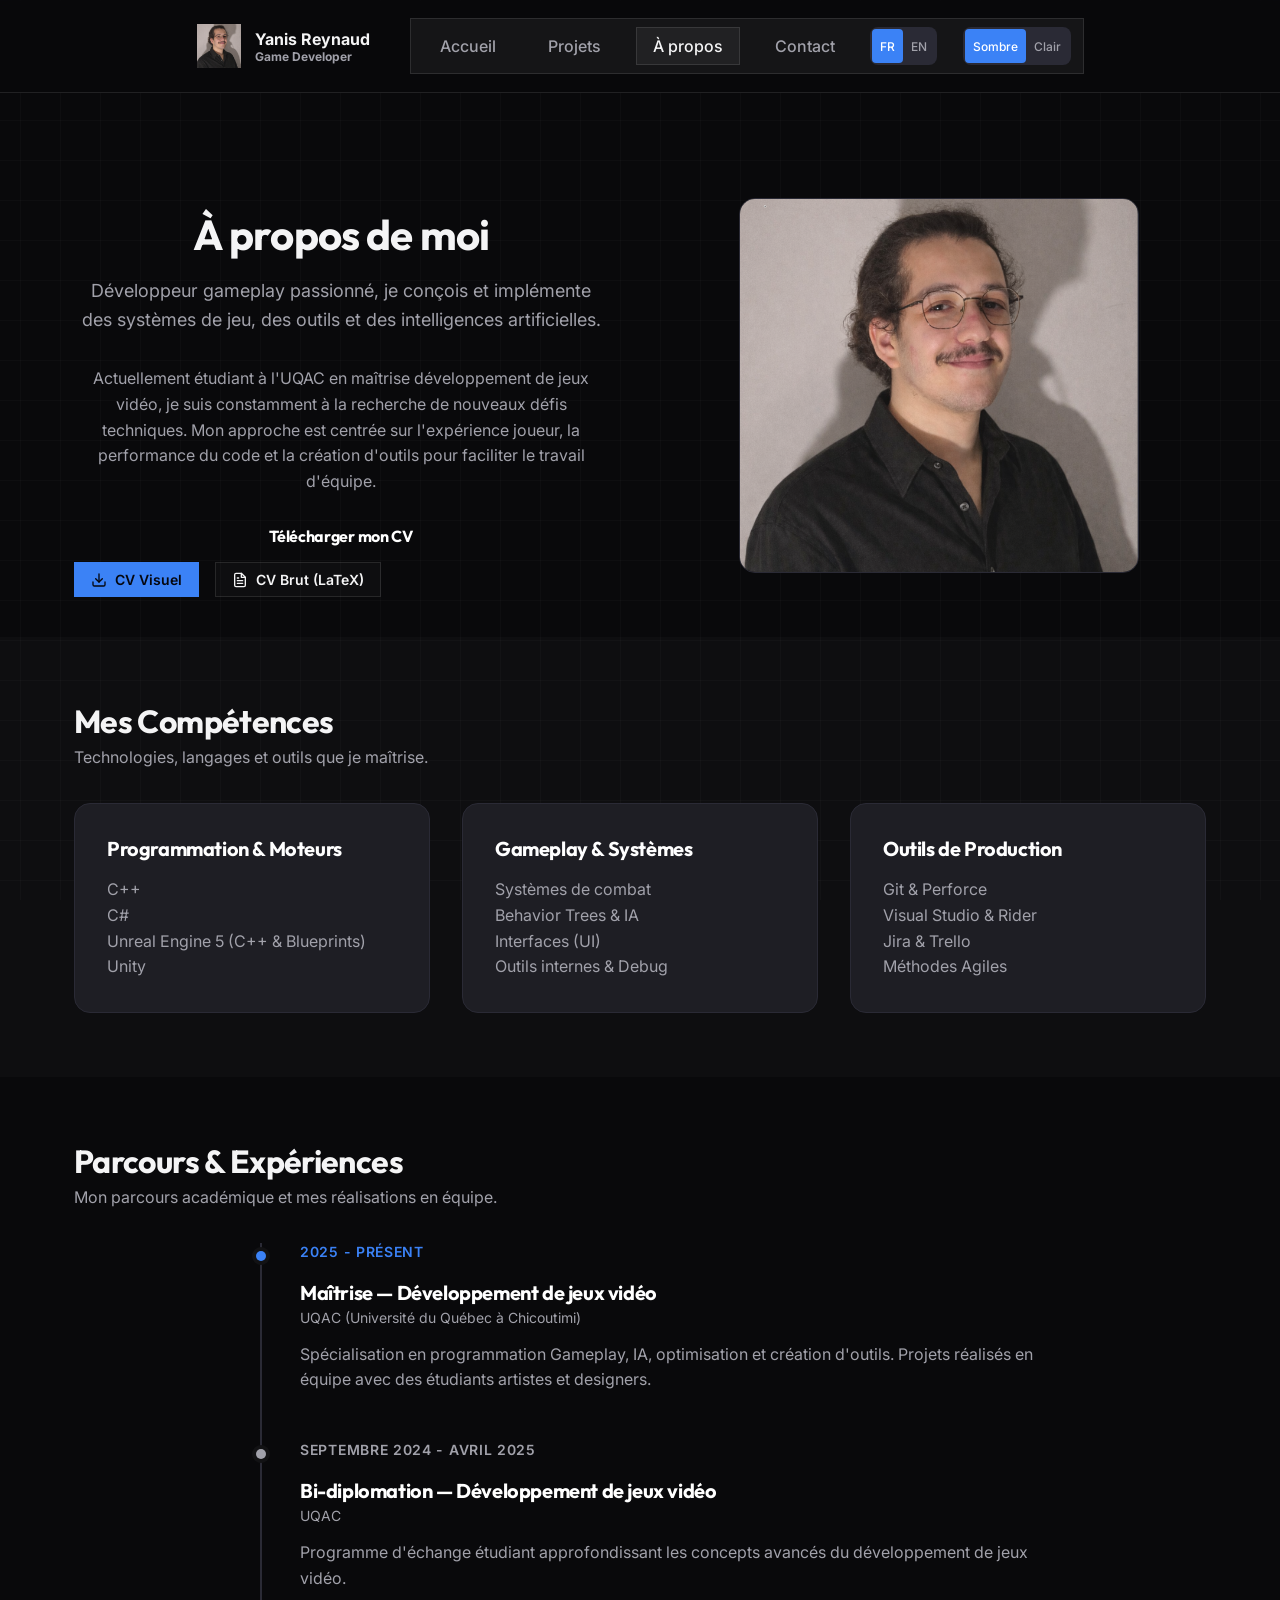
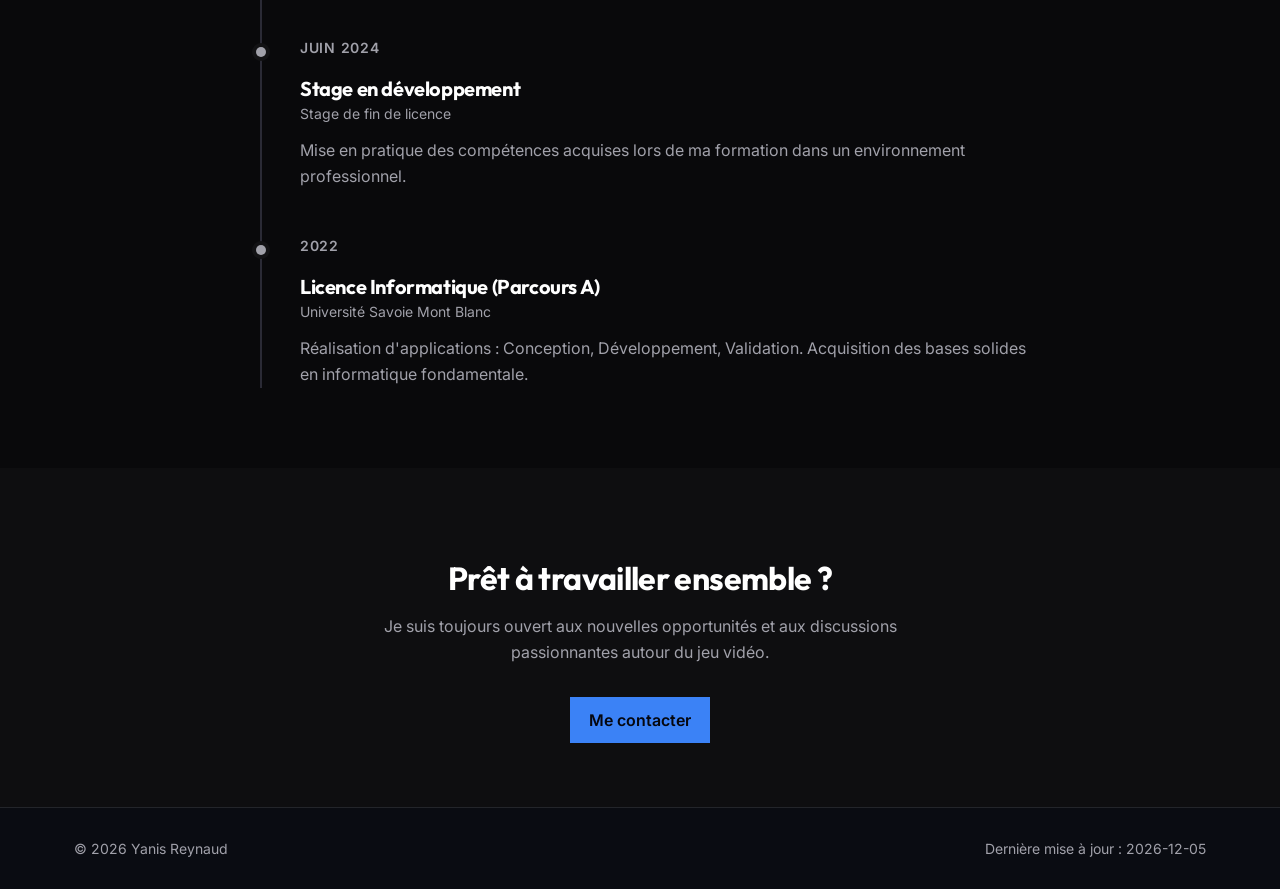
==== commit ccf1b486: "Restore unintentionally removed CSS and HTML logic * Restore the CSS for `.skills-bars-container`, p" ====
--- a/a-propos.html
+++ b/a-propos.html
@@ -193,5 +193,9 @@
   <script src="script.js"></script>
 <script src="theme.js"></script>
 <script src="lang.js"></script>
+
+  <button id="backToTop" class="back-to-top" aria-label="Retour en haut">
+    <svg width="24" height="24" viewBox="0 0 24 24" fill="none" stroke="currentColor" stroke-width="2" stroke-linecap="round" stroke-linejoin="round"><path d="M18 15l-6-6-6 6"/></svg>
+  </button>
 </body>
 </html>
--- a/style.css
+++ b/style.css
@@ -8,6 +8,23 @@
   --accent: #e4e4e7;
   --accent-2: #3b82f6;
   --shadow: 0 8px 30px rgba(0,0,0,0.5);
+}
+
+html[data-theme="light"] {
+  --bg: #fafafa;
+  --surface: #ffffff;
+  --surface-2: #f4f4f5;
+  --text: #09090b;
+  --muted: #71717a;
+  --line: rgba(0, 0, 0, 0.1);
+  --accent: #18181b;
+  --accent-2: #2563eb;
+  --shadow: 0 8px 30px rgba(0,0,0,0.08);
+}
+html[data-theme="light"] body {
+  background-image:
+    linear-gradient(rgba(0, 0, 0, 0.04) 1px, transparent 1px),
+    linear-gradient(90deg, rgba(0, 0, 0, 0.04) 1px, transparent 1px);
 }
 
 *{box-sizing:border-box}
@@ -146,6 +163,51 @@
   align-items:start;
 }
 
+.centered-hero {
+  text-align: center;
+  padding: 18vh 0 10vh;
+  min-height: 80vh;
+  display: flex;
+  flex-direction: column;
+  justify-content: center;
+}
+
+.centered-hero h1 {
+  font-size: 56px;
+  line-height: 1.15;
+  margin: 24px auto 48px;
+  max-width: 1000px;
+}
+
+.profile-section {
+  text-align: center;
+  padding: 10vh 0 18vh;
+}
+
+.profile-section .lead {
+  max-width: 700px;
+  margin: 0 auto 36px;
+  font-size: 22px;
+  color: var(--text);
+}
+
+.center-stack {
+  justify-content: center;
+  margin-bottom: 36px;
+  flex-wrap: wrap;
+  gap: 12px;
+}
+
+.center-cta {
+  justify-content: center;
+  margin-bottom: 24px;
+}
+
+.center-links {
+  justify-content: center;
+  margin-top: 24px;
+}
+
 .heroCopy h1{
   font-size:46px;
   line-height:1.1;
@@ -313,7 +375,7 @@
 }
 
 .pageHeader {
-  text-align: left;
+  text-align: center;
   padding: 80px 0 40px;
 }
 
@@ -347,6 +409,69 @@
 /* =========================================
    SKILLS & EXPERIENCES (À Propos)
 ========================================= */
+.skills-bars-container {
+  display: flex;
+  flex-wrap: wrap;
+  gap: 40px;
+  margin-top: 24px;
+}
+
+.skills-column {
+  flex: 1;
+  min-width: 300px;
+  display: flex;
+  flex-direction: column;
+  gap: 20px;
+}
+
+.skill-bar-item {
+  display: flex;
+  flex-direction: column;
+  gap: 8px;
+}
+
+.skill-info {
+  display: flex;
+  justify-content: space-between;
+  align-items: center;
+  font-size: 14px;
+  font-weight: 500;
+}
+
+.skill-name {
+  color: var(--text);
+}
+
+.skill-percent {
+  color: var(--muted);
+}
+
+.progress-bar {
+  width: 100%;
+  height: 8px;
+  background: var(--surface-2);
+  border-radius: 4px;
+  overflow: hidden;
+  position: relative;
+}
+
+.progress-fill {
+  height: 100%;
+  background: var(--accent-2);
+  border-radius: 4px;
+  transform-origin: left;
+  animation: loadProgress 1.5s ease-out forwards;
+}
+
+@keyframes loadProgress {
+  from {
+    transform: scaleX(0);
+  }
+  to {
+    transform: scaleX(1);
+  }
+}
+
 .skillsGrid{
   display:grid;
   grid-template-columns:repeat(auto-fit, minmax(240px, 1fr));
@@ -486,7 +611,9 @@
 }
 
 .projectImagePlaceholder {
-  height: 200px;
+  height: 250px;
+  width: 100%;
+  overflow: hidden;
   background: #1e243a;
   display: flex;
   align-items: center;
@@ -712,9 +839,29 @@
 .footerInner{
   display:flex;
   flex-wrap:wrap;
+  align-items: center;
   justify-content:space-between;
-  gap:12px;
+  gap:20px;
   font-size: 14px;
+}
+
+.footerSocials {
+  display: flex;
+  gap: 16px;
+  align-items: center;
+}
+
+.footerSocials a {
+  color: var(--muted);
+  transition: color 0.3s ease, transform 0.3s ease;
+  display: flex;
+  align-items: center;
+  justify-content: center;
+}
+
+.footerSocials a:hover {
+  color: var(--text);
+  transform: translateY(-3px);
 }
 
 /* =========================================
@@ -770,60 +917,130 @@
   .nav {
     justify-content: center;
   }
+  .footerInner {
+    flex-direction: column;
+    justify-content: center;
+    text-align: center;
+  }
+  .footerSocials {
+    order: -1;
+    margin-bottom: 12px;
+  }
 }
 
 .heroContainer {
-  border-bottom: 1px solid var(--line);
   padding-bottom: 60px;
 }
 
+.project-badge {
+    display: inline-block;
+    margin-bottom: 8px;
+    font-size: 11px;
+    text-transform: uppercase;
+    letter-spacing: 0.1em;
+    color: var(--accent-2);
+    border: 1px solid var(--accent-2);
+    padding: 2px 8px;
+    border-radius: 12px;
+    align-self: flex-start;
+    max-width: max-content;
+}
+
+
+/* Theme Switch */
+.theme-switch-wrapper {
+  display: flex;
+  align-items: center;
+  margin-left: 16px;
+}
+.theme-switch {
+  display: inline-block;
+  height: 24px;
+  position: relative;
+  width: 44px;
+}
+.theme-switch input {
+  display: none;
+}
+.slider {
+  background-color: var(--surface-2);
+  border: 1px solid var(--line);
+  bottom: 0;
+  cursor: pointer;
+  left: 0;
+  position: absolute;
+  right: 0;
+  top: 0;
+  transition: .4s;
+  border-radius: 24px;
+}
+.slider:before {
+  background-color: var(--text);
+  bottom: 3px;
+  content: "";
+  height: 16px;
+  left: 4px;
+  position: absolute;
+  transition: .4s;
+  width: 16px;
+  border-radius: 50%;
+}
+input:checked + .slider {
+  background-color: var(--accent-2);
+  border-color: var(--accent-2);
+}
+input:checked + .slider:before {
+  transform: translateX(18px);
+  background-color: #fff;
+}
+
+/* Fix for light mode specific images and content if needed */
+/* html[data-theme="light"] .logoMarkImg {
+  filter: invert(1);
+} */
+html[data-theme="light"] .projectImagePlaceholder,
+html[data-theme="light"] .projectMainMediaPlaceholder {
+  background: #e2e8f0;
+}
+
+/* Back to Top Button */
+.back-to-top {
+  position: fixed;
+  bottom: 30px;
+  right: 30px;
+  width: 50px;
+  height: 50px;
+  background-color: var(--surface-2);
+  color: var(--text);
+  border: 1px solid var(--line);
+  border-radius: 50%;
+  display: flex;
+  align-items: center;
+  justify-content: center;
+  text-decoration: none;
+  opacity: 0;
+  visibility: hidden;
+  transition: opacity 0.3s ease, visibility 0.3s ease, transform 0.3s ease, background-color 0.3s ease;
+  z-index: 1000;
+  box-shadow: 0 4px 12px rgba(0, 0, 0, 0.15);
+  cursor: pointer;
+}
+
+.back-to-top:hover {
+  background-color: var(--surface);
+  transform: translateY(-3px);
+  color: var(--accent-2);
+  border-color: var(--accent-2);
+}
+
+.back-to-top.show {
+  opacity: 1;
+  visibility: visible;
+}
+
 /* =========================================
    THEME TOGGLE (LIGHT MODE)
 ========================================= */
-html[data-theme="light"] {
-  --bg: #f4f4f5;
-  --surface: #ffffff;
-  --surface-2: #e4e4e7;
-  --text: #09090b;
-  --muted: #52525b;
-  --line: rgba(0, 0, 0, 0.1);
-  --accent: #27272a;
-  --accent-2: #2563eb;
-  --shadow: 0 8px 30px rgba(0,0,0,0.08);
-}
-html[data-theme="light"] body {
-  background-image:
-    linear-gradient(rgba(0, 0, 0, 0.05) 1px, transparent 1px),
-    linear-gradient(90deg, rgba(0, 0, 0, 0.05) 1px, transparent 1px);
-}
-html[data-theme="light"] .siteHeader {
-  background: rgba(244, 244, 245, 0.85);
-}
-html[data-theme="light"] .nav {
-  background: rgba(0, 0, 0, 0.05);
-}
-html[data-theme="light"] .nav a:hover, html[data-theme="light"] .nav a.active {
-  background: rgba(0, 0, 0, 0.05);
-}
-html[data-theme="light"] .btn.ghost {
-  background: rgba(0, 0, 0, 0.02);
-}
-html[data-theme="light"] .btn.ghost:hover {
-  background: rgba(0, 0, 0, 0.05);
-}
-html[data-theme="light"] .pill {
-  background: rgba(0, 0, 0, 0.03);
-}
-html[data-theme="light"] .pill:hover {
-  background: rgba(0, 0, 0, 0.06);
-}
-html[data-theme="light"] .section.alt, html[data-theme="light"] .contact {
-  background: rgba(0, 0, 0, 0.02);
-}
-html[data-theme="light"] .footer {
-  background: #ffffff;
-}
-
 .themeToggle {
   background: #2a2a35;
   border-radius: 0.5rem;
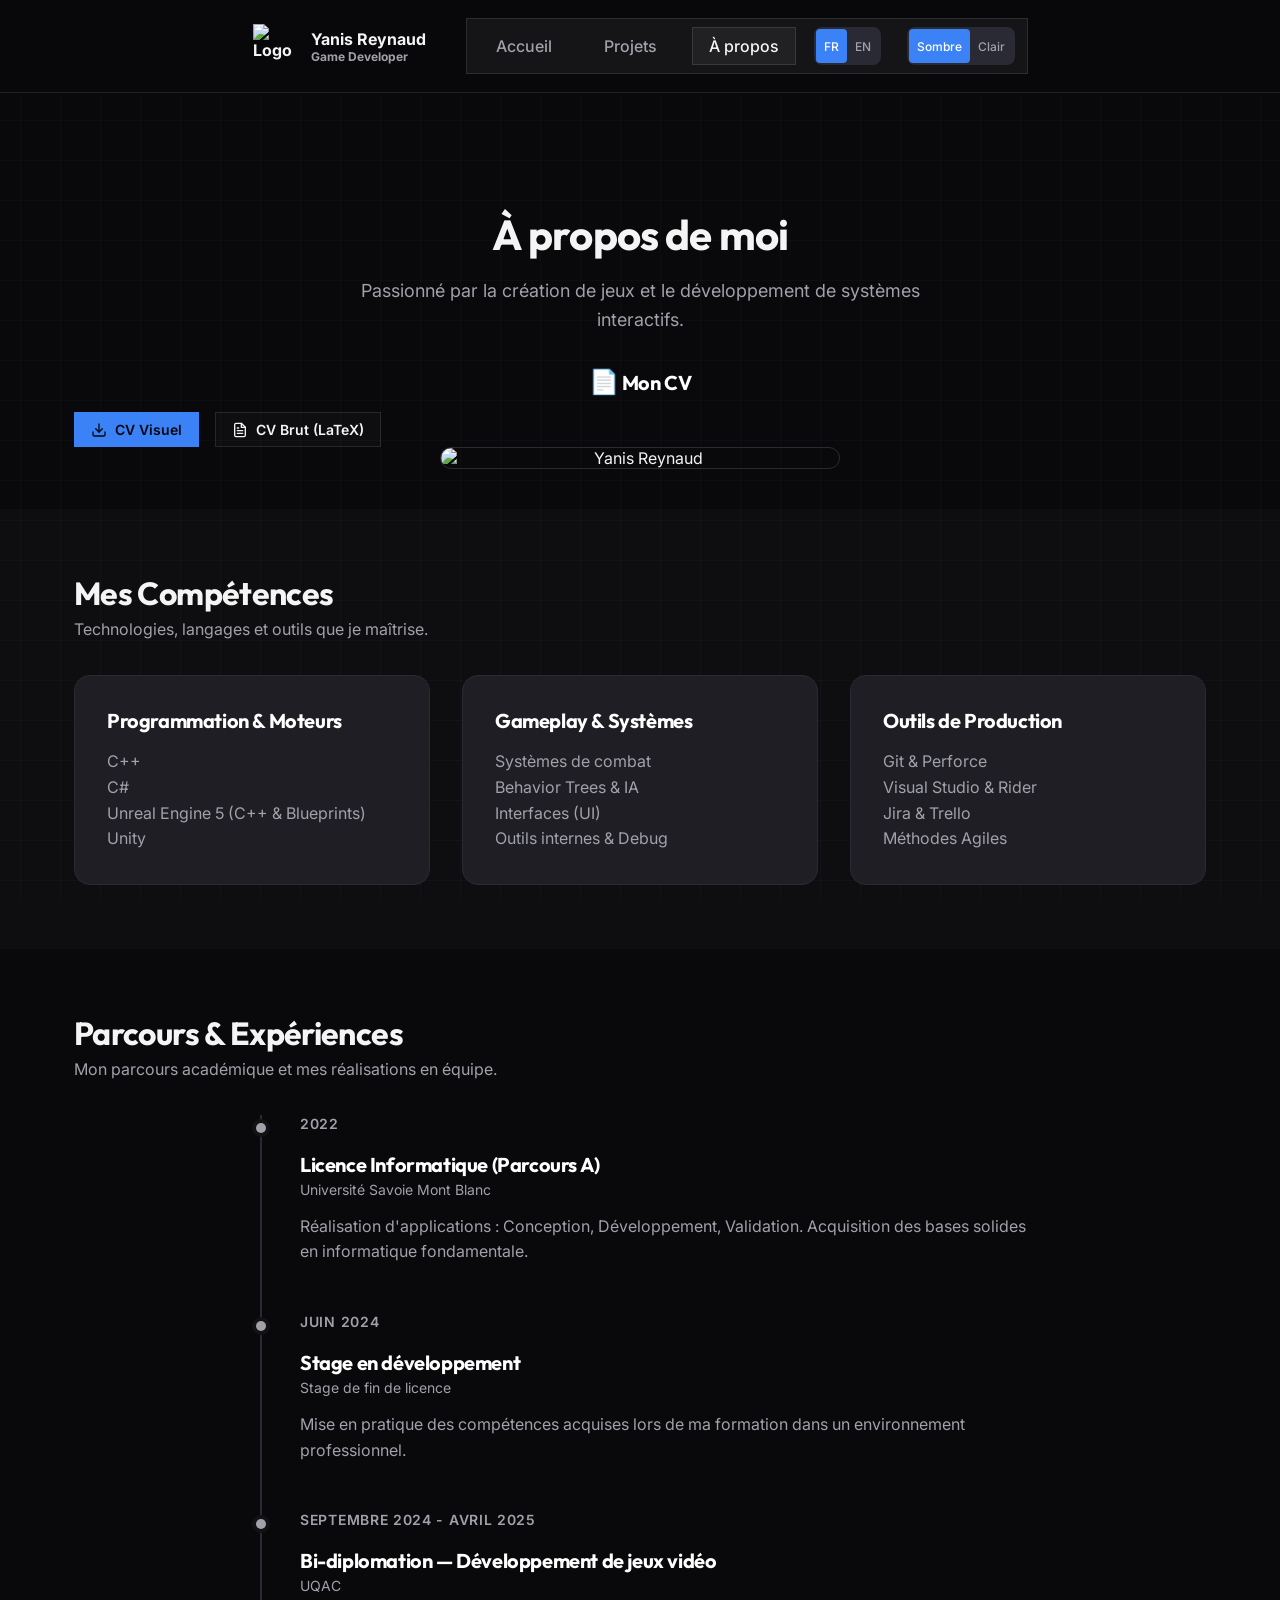
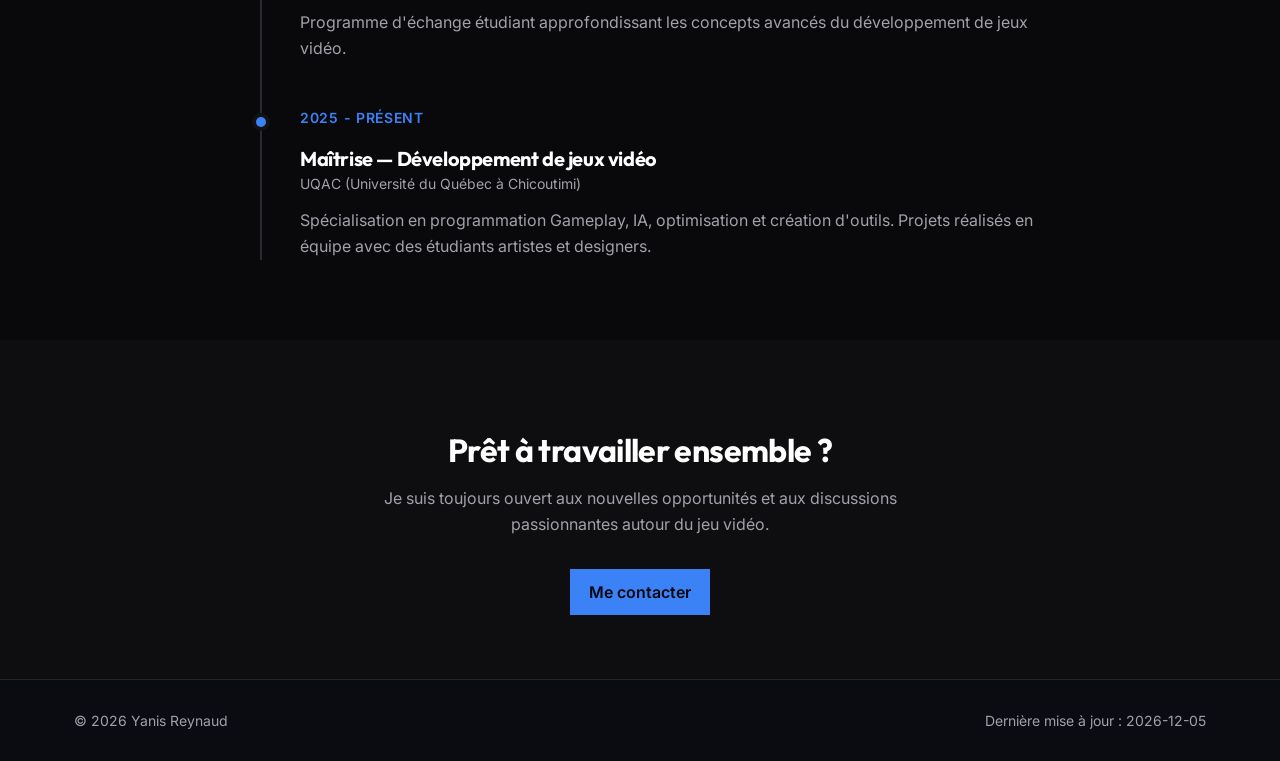
==== commit 16ca43bb: "Fix footer on Contact page and resolve translation issues. Co-authored-by: YanisRUSMB <121859212+Yan" ====
--- a/a-propos.html
+++ b/a-propos.html
@@ -27,9 +27,7 @@
         <a href="index.html" data-i18n="nav.home">Accueil</a>
         <a href="projets.html" data-i18n="nav.projects">Projets</a>
         <a href="a-propos.html" class="active" data-i18n="nav.about">À propos</a>
-        <a href="contact.html" data-i18n="nav.contact">Contact</a>
-
-      <div class="langToggle" style=" display: flex; background: #2a2a35; border-radius: 0.5rem; overflow: hidden; padding: 2px;">
+        <div class="langToggle" style=" display: flex; background: #2a2a35; border-radius: 0.5rem; overflow: hidden; padding: 2px;">
         <button id="globalLangFr" class="active" style="background: #3b82f6; color: #fff; border: none; padding: 0.25rem 0.5rem; font-size: 0.75rem; border-radius: 0.25rem; cursor: pointer; font-family: Inter; font-weight: 500; transition: all 0.2s;">FR</button>
         <button id="globalLangEn" style="background: transparent; color: #a1a1aa; border: none; padding: 0.25rem 0.5rem; font-size: 0.75rem; border-radius: 0.25rem; cursor: pointer; font-family: Inter; font-weight: 500; transition: all 0.2s;">EN</button>
       </div>
@@ -49,28 +47,27 @@
       <div class="container">
         <div class="aboutHeaderLayout" style="display: flex; gap: 4rem; align-items: center; flex-wrap: wrap;">
           <div class="aboutText" style="flex: 1; min-width: 300px;">
-            <h1>À propos de moi</h1>
-            <p class="lead" style="margin-bottom: 2rem;">Développeur gameplay passionné, je conçois et implémente des systèmes de jeu, des outils et des intelligences artificielles.</p>
-            <p style="color: #a1a1aa; line-height: 1.6; margin-bottom: 2rem;">
-              Actuellement étudiant à l'UQAC en maîtrise développement de jeux vidéo, je suis constamment à la recherche de nouveaux défis techniques. Mon approche est centrée sur l'expérience joueur, la performance du code et la création d'outils pour faciliter le travail d'équipe.
-            </p>
+            <h1 data-i18n="about.title">À propos de moi</h1>
+            <p class="lead" style="margin-bottom: 2rem;" data-i18n="about.lead">Passionné par la création de jeux et le développement de systèmes interactifs.</p>
+
             <div class="cvSection" style="margin-top: 2rem;">
-              <h3 style="font-family: Outfit; font-size: 1rem; color: #fff; margin-bottom: 1rem;">Télécharger mon CV</h3>
+              <h3 style="font-family: Outfit; font-size: 1.25rem; color: #fff; margin-bottom: 1rem;">
+                <span style="font-size: 1.5rem;">📄</span> <span data-i18n="about.cv.title">Mon CV</span>
+              </h3>
 
-              <div class="cvButtonsGroup">
+              <div class="cvButtonsGroup" style="display: flex; gap: 1rem; flex-wrap: wrap;">
                 <!-- Les liens FR s'afficheront par défaut -->
                 <div id="cvLinksContainer" style="display: flex; gap: 1rem; flex-wrap: wrap; justify-content: flex-start;">
                   <a id="linkCvVisuel" href="CV_REYNAUD_FR.pdf" target="_blank" class="btn primary" style="display: flex; align-items: center; gap: 0.5rem; padding: 0.5rem 1rem; font-size: 0.875rem;">
                     <svg width="16" height="16" viewBox="0 0 24 24" fill="none" stroke="currentColor" stroke-width="2" stroke-linecap="round" stroke-linejoin="round"><path d="M21 15v4a2 2 0 0 1-2 2H5a2 2 0 0 1-2-2v-4"></path><polyline points="7 10 12 15 17 10"></polyline><line x1="12" y1="15" x2="12" y2="3"></line></svg>
-                    CV Visuel
+                    <span data-i18n="about.btn.cv.visual">CV Visuel</span>
                   </a>
                   <a id="linkCvBrut" href="CV_REYNAUD_LATEX_FR.pdf" target="_blank" class="btn ghost" style="display: flex; align-items: center; gap: 0.5rem; padding: 0.5rem 1rem; font-size: 0.875rem;">
                     <svg width="16" height="16" viewBox="0 0 24 24" fill="none" stroke="currentColor" stroke-width="2" stroke-linecap="round" stroke-linejoin="round"><path d="M14 2H6a2 2 0 0 0-2 2v16a2 2 0 0 0 2 2h12a2 2 0 0 0 2-2V8z"></path><polyline points="14 2 14 8 20 8"></polyline><line x1="16" y1="13" x2="8" y2="13"></line><line x1="16" y1="17" x2="8" y2="17"></line><polyline points="10 9 9 9 8 9"></polyline></svg>
-                    CV Brut (LaTeX)
+                    <span data-i18n="about.btn.cv.latex">CV Brut (LaTeX)</span>
                   </a>
                 </div>
-              </div>
-            </div>
+
 
                         <script>
               document.addEventListener('DOMContentLoaded', () => {
@@ -108,22 +105,22 @@
     <section id="competences" class="section alt">
       <div class="container">
         <div class="sectionTitle">
-          <h2>Mes Compétences</h2>
-          <p>Technologies, langages et outils que je maîtrise.</p>
+          <h2 data-i18n="about.skills.section.title">Mes Compétences</h2>
+          <p data-i18n="about.skills.section.desc">Technologies, langages et outils que je maîtrise.</p>
         </div>
 
         <div class="skillsGrid" style="display: grid; grid-template-columns: repeat(auto-fit, minmax(250px, 1fr)); gap: 2rem;">
           <div class="skillCard" style="background: #1e1e24; border: 1px solid #2a2a35; border-radius: 1rem; padding: 2rem; transition: transform 0.3s ease, border-color 0.3s ease;">
-            <h3 style="margin-bottom: 1rem; color: #fff; font-family: Outfit; font-size: 1.25rem;">Programmation & Moteurs</h3>
+            <h3 style="margin-bottom: 1rem; color: #fff; font-family: Outfit; font-size: 1.25rem;" data-i18n="about.skills.prog.title">Programmation & Moteurs</h3>
             <p style="color: #a1a1aa; line-height: 1.6;">C++<br>C#<br>Unreal Engine 5 (C++ & Blueprints)<br>Unity</p>
           </div>
           <div class="skillCard" style="background: #1e1e24; border: 1px solid #2a2a35; border-radius: 1rem; padding: 2rem; transition: transform 0.3s ease, border-color 0.3s ease;">
-            <h3 style="margin-bottom: 1rem; color: #fff; font-family: Outfit; font-size: 1.25rem;">Gameplay & Systèmes</h3>
-            <p style="color: #a1a1aa; line-height: 1.6;">Systèmes de combat<br>Behavior Trees & IA<br>Interfaces (UI)<br>Outils internes & Debug</p>
+            <h3 style="margin-bottom: 1rem; color: #fff; font-family: Outfit; font-size: 1.25rem;" data-i18n="about.skills.gameplay.title">Gameplay & Systèmes</h3>
+            <p style="color: #a1a1aa; line-height: 1.6;" data-i18n="about.skills.gameplay.desc">Systèmes de combat<br>Behavior Trees & IA<br>Interfaces (UI)<br>Outils internes & Debug</p>
           </div>
           <div class="skillCard" style="background: #1e1e24; border: 1px solid #2a2a35; border-radius: 1rem; padding: 2rem; transition: transform 0.3s ease, border-color 0.3s ease;">
-            <h3 style="margin-bottom: 1rem; color: #fff; font-family: Outfit; font-size: 1.25rem;">Outils de Production</h3>
-            <p style="color: #a1a1aa; line-height: 1.6;">Git & Perforce<br>Visual Studio & Rider<br>Jira & Trello<br>Méthodes Agiles</p>
+            <h3 style="margin-bottom: 1rem; color: #fff; font-family: Outfit; font-size: 1.25rem;" data-i18n="about.skills.tools.title">Outils de Production</h3>
+            <p style="color: #a1a1aa; line-height: 1.6;" data-i18n="about.skills.tools.desc">Git & Perforce<br>Visual Studio & Rider<br>Jira & Trello<br>Méthodes Agiles</p>
           </div>
         </div>
       </div>
@@ -132,43 +129,43 @@
     <section id="experiences" class="section">
       <div class="container">
         <div class="sectionTitle">
-          <h2>Parcours & Expériences</h2>
-          <p>Mon parcours académique et mes réalisations en équipe.</p>
+          <h2 data-i18n="about.timeline.title">Parcours & Expériences</h2>
+          <p data-i18n="about.timeline.desc">Mon parcours académique et mes réalisations en équipe.</p>
         </div>
 
         <div class="timeline" style="position: relative; max-width: 800px; margin: 0 auto;">
           <div class="timeline-line" style="position: absolute; left: 20px; top: 0; bottom: 0; width: 2px; background: #2a2a35;"></div>
 
           <div class="timeline-item" style="position: relative; padding-left: 60px; margin-bottom: 3rem;">
-            <div class="timeline-dot" style="position: absolute; left: 16px; top: 8px; width: 10px; height: 10px; border-radius: 50%; background: #3b82f6; box-shadow: 0 0 0 4px #121214;"></div>
-            <span class="timeline-date" style="display: block; color: #3b82f6; font-size: 0.875rem; font-weight: 600; margin-bottom: 0.5rem; text-transform: uppercase; letter-spacing: 0.05em;">2025 - Présent</span>
-            <h3 style="font-family: Outfit; font-size: 1.25rem; color: #fff; margin-bottom: 0.25rem;">Maîtrise — Développement de jeux vidéo</h3>
-            <span class="timeline-place" style="display: block; color: #a1a1aa; font-size: 0.875rem; margin-bottom: 1rem;">UQAC (Université du Québec à Chicoutimi)</span>
-            <p style="color: #a1a1aa; line-height: 1.6;">Spécialisation en programmation Gameplay, IA, optimisation et création d'outils. Projets réalisés en équipe avec des étudiants artistes et designers.</p>
+            <div class="timeline-dot" style="position: absolute; left: 16px; top: 8px; width: 10px; height: 10px; border-radius: 50%; background: #a1a1aa; box-shadow: 0 0 0 4px #121214;"></div>
+            <span class="timeline-date" style="display: block; color: #a1a1aa; font-size: 0.875rem; font-weight: 600; margin-bottom: 0.5rem; text-transform: uppercase; letter-spacing: 0.05em;" data-i18n="about.timeline.4.date">2022</span>
+            <h3 style="font-family: Outfit; font-size: 1.25rem; color: #fff; margin-bottom: 0.25rem;" data-i18n="about.timeline.4.title">Licence Informatique (Parcours A)</h3>
+            <span class="timeline-place" style="display: block; color: #a1a1aa; font-size: 0.875rem; margin-bottom: 1rem;" data-i18n="about.timeline.4.place">Université Savoie Mont Blanc</span>
+            <p style="color: #a1a1aa; line-height: 1.6;" data-i18n="about.timeline.4.desc">Réalisation d'applications : Conception, Développement, Validation. Acquisition des bases solides en informatique fondamentale.</p>
           </div>
 
           <div class="timeline-item" style="position: relative; padding-left: 60px; margin-bottom: 3rem;">
             <div class="timeline-dot" style="position: absolute; left: 16px; top: 8px; width: 10px; height: 10px; border-radius: 50%; background: #a1a1aa; box-shadow: 0 0 0 4px #121214;"></div>
-            <span class="timeline-date" style="display: block; color: #a1a1aa; font-size: 0.875rem; font-weight: 600; margin-bottom: 0.5rem; text-transform: uppercase; letter-spacing: 0.05em;">Septembre 2024 - Avril 2025</span>
-            <h3 style="font-family: Outfit; font-size: 1.25rem; color: #fff; margin-bottom: 0.25rem;">Bi-diplomation — Développement de jeux vidéo</h3>
-            <span class="timeline-place" style="display: block; color: #a1a1aa; font-size: 0.875rem; margin-bottom: 1rem;">UQAC</span>
-            <p style="color: #a1a1aa; line-height: 1.6;">Programme d'échange étudiant approfondissant les concepts avancés du développement de jeux vidéo.</p>
+            <span class="timeline-date" style="display: block; color: #a1a1aa; font-size: 0.875rem; font-weight: 600; margin-bottom: 0.5rem; text-transform: uppercase; letter-spacing: 0.05em;" data-i18n="about.timeline.3.date">Juin 2024</span>
+            <h3 style="font-family: Outfit; font-size: 1.25rem; color: #fff; margin-bottom: 0.25rem;" data-i18n="about.timeline.3.title">Stage en développement</h3>
+            <span class="timeline-place" style="display: block; color: #a1a1aa; font-size: 0.875rem; margin-bottom: 1rem;" data-i18n="about.timeline.3.place">Stage de fin de licence</span>
+            <p style="color: #a1a1aa; line-height: 1.6;" data-i18n="about.timeline.3.desc">Mise en pratique des compétences acquises lors de ma formation dans un environnement professionnel.</p>
           </div>
 
           <div class="timeline-item" style="position: relative; padding-left: 60px; margin-bottom: 3rem;">
             <div class="timeline-dot" style="position: absolute; left: 16px; top: 8px; width: 10px; height: 10px; border-radius: 50%; background: #a1a1aa; box-shadow: 0 0 0 4px #121214;"></div>
-            <span class="timeline-date" style="display: block; color: #a1a1aa; font-size: 0.875rem; font-weight: 600; margin-bottom: 0.5rem; text-transform: uppercase; letter-spacing: 0.05em;">Juin 2024</span>
-            <h3 style="font-family: Outfit; font-size: 1.25rem; color: #fff; margin-bottom: 0.25rem;">Stage en développement</h3>
-            <span class="timeline-place" style="display: block; color: #a1a1aa; font-size: 0.875rem; margin-bottom: 1rem;">Stage de fin de licence</span>
-            <p style="color: #a1a1aa; line-height: 1.6;">Mise en pratique des compétences acquises lors de ma formation dans un environnement professionnel.</p>
+            <span class="timeline-date" style="display: block; color: #a1a1aa; font-size: 0.875rem; font-weight: 600; margin-bottom: 0.5rem; text-transform: uppercase; letter-spacing: 0.05em;" data-i18n="about.timeline.2.date">Septembre 2024 - Avril 2025</span>
+            <h3 style="font-family: Outfit; font-size: 1.25rem; color: #fff; margin-bottom: 0.25rem;" data-i18n="about.timeline.2.title">Bi-diplomation — Développement de jeux vidéo</h3>
+            <span class="timeline-place" style="display: block; color: #a1a1aa; font-size: 0.875rem; margin-bottom: 1rem;" data-i18n="about.timeline.2.place">UQAC</span>
+            <p style="color: #a1a1aa; line-height: 1.6;" data-i18n="about.timeline.2.desc">Programme d'échange étudiant approfondissant les concepts avancés du développement de jeux vidéo.</p>
           </div>
 
           <div class="timeline-item" style="position: relative; padding-left: 60px;">
-            <div class="timeline-dot" style="position: absolute; left: 16px; top: 8px; width: 10px; height: 10px; border-radius: 50%; background: #a1a1aa; box-shadow: 0 0 0 4px #121214;"></div>
-            <span class="timeline-date" style="display: block; color: #a1a1aa; font-size: 0.875rem; font-weight: 600; margin-bottom: 0.5rem; text-transform: uppercase; letter-spacing: 0.05em;">2022</span>
-            <h3 style="font-family: Outfit; font-size: 1.25rem; color: #fff; margin-bottom: 0.25rem;">Licence Informatique (Parcours A)</h3>
-            <span class="timeline-place" style="display: block; color: #a1a1aa; font-size: 0.875rem; margin-bottom: 1rem;">Université Savoie Mont Blanc</span>
-            <p style="color: #a1a1aa; line-height: 1.6;">Réalisation d'applications : Conception, Développement, Validation. Acquisition des bases solides en informatique fondamentale.</p>
+            <div class="timeline-dot" style="position: absolute; left: 16px; top: 8px; width: 10px; height: 10px; border-radius: 50%; background: #3b82f6; box-shadow: 0 0 0 4px #121214;"></div>
+            <span class="timeline-date" style="display: block; color: #3b82f6; font-size: 0.875rem; font-weight: 600; margin-bottom: 0.5rem; text-transform: uppercase; letter-spacing: 0.05em;" data-i18n="about.timeline.1.date">2025 - Présent</span>
+            <h3 style="font-family: Outfit; font-size: 1.25rem; color: #fff; margin-bottom: 0.25rem;" data-i18n="about.timeline.1.title">Maîtrise — Développement de jeux vidéo</h3>
+            <span class="timeline-place" style="display: block; color: #a1a1aa; font-size: 0.875rem; margin-bottom: 1rem;" data-i18n="about.timeline.1.place">UQAC (Université du Québec à Chicoutimi)</span>
+            <p style="color: #a1a1aa; line-height: 1.6;" data-i18n="about.timeline.1.desc">Spécialisation en programmation Gameplay, IA, optimisation et création d'outils. Projets réalisés en équipe avec des étudiants artistes et designers.</p>
           </div>
         </div>
       </div>
@@ -176,9 +173,9 @@
 
     <section class="section alt" style="text-align: center;">
       <div class="container">
-        <h2 style="font-family: Outfit; font-size: 2rem; color: #fff; margin-bottom: 1rem;">Prêt à travailler ensemble ?</h2>
-        <p style="color: #a1a1aa; max-width: 600px; margin: 0 auto 2rem auto; line-height: 1.6;">Je suis toujours ouvert aux nouvelles opportunités et aux discussions passionnantes autour du jeu vidéo.</p>
-        <a href="contact.html" class="btn primary">Me contacter</a>
+        <h2 style="font-family: Outfit; font-size: 2rem; color: #fff; margin-bottom: 1rem;" data-i18n="about.ready.title">Prêt à travailler ensemble ?</h2>
+        <p style="color: #a1a1aa; max-width: 600px; margin: 0 auto 2rem auto; line-height: 1.6;" data-i18n="about.ready.desc">Je suis toujours ouvert aux nouvelles opportunités et aux discussions passionnantes autour du jeu vidéo.</p>
+        <a href="contact.html" class="btn primary" data-i18n="about.ready.btn">Me contacter</a>
       </div>
     </section>
   </main>
--- a/style.css
+++ b/style.css
@@ -42,6 +42,16 @@
   background-attachment: fixed;
   -webkit-font-smoothing: antialiased;
   overflow-x: hidden;
+  min-height: 100vh;
+}
+
+body {
+  display: flex;
+  flex-direction: column;
+}
+
+main {
+  flex: 1 0 auto;
 }
 
 h1, h2, h3, h4, h5, h6 {
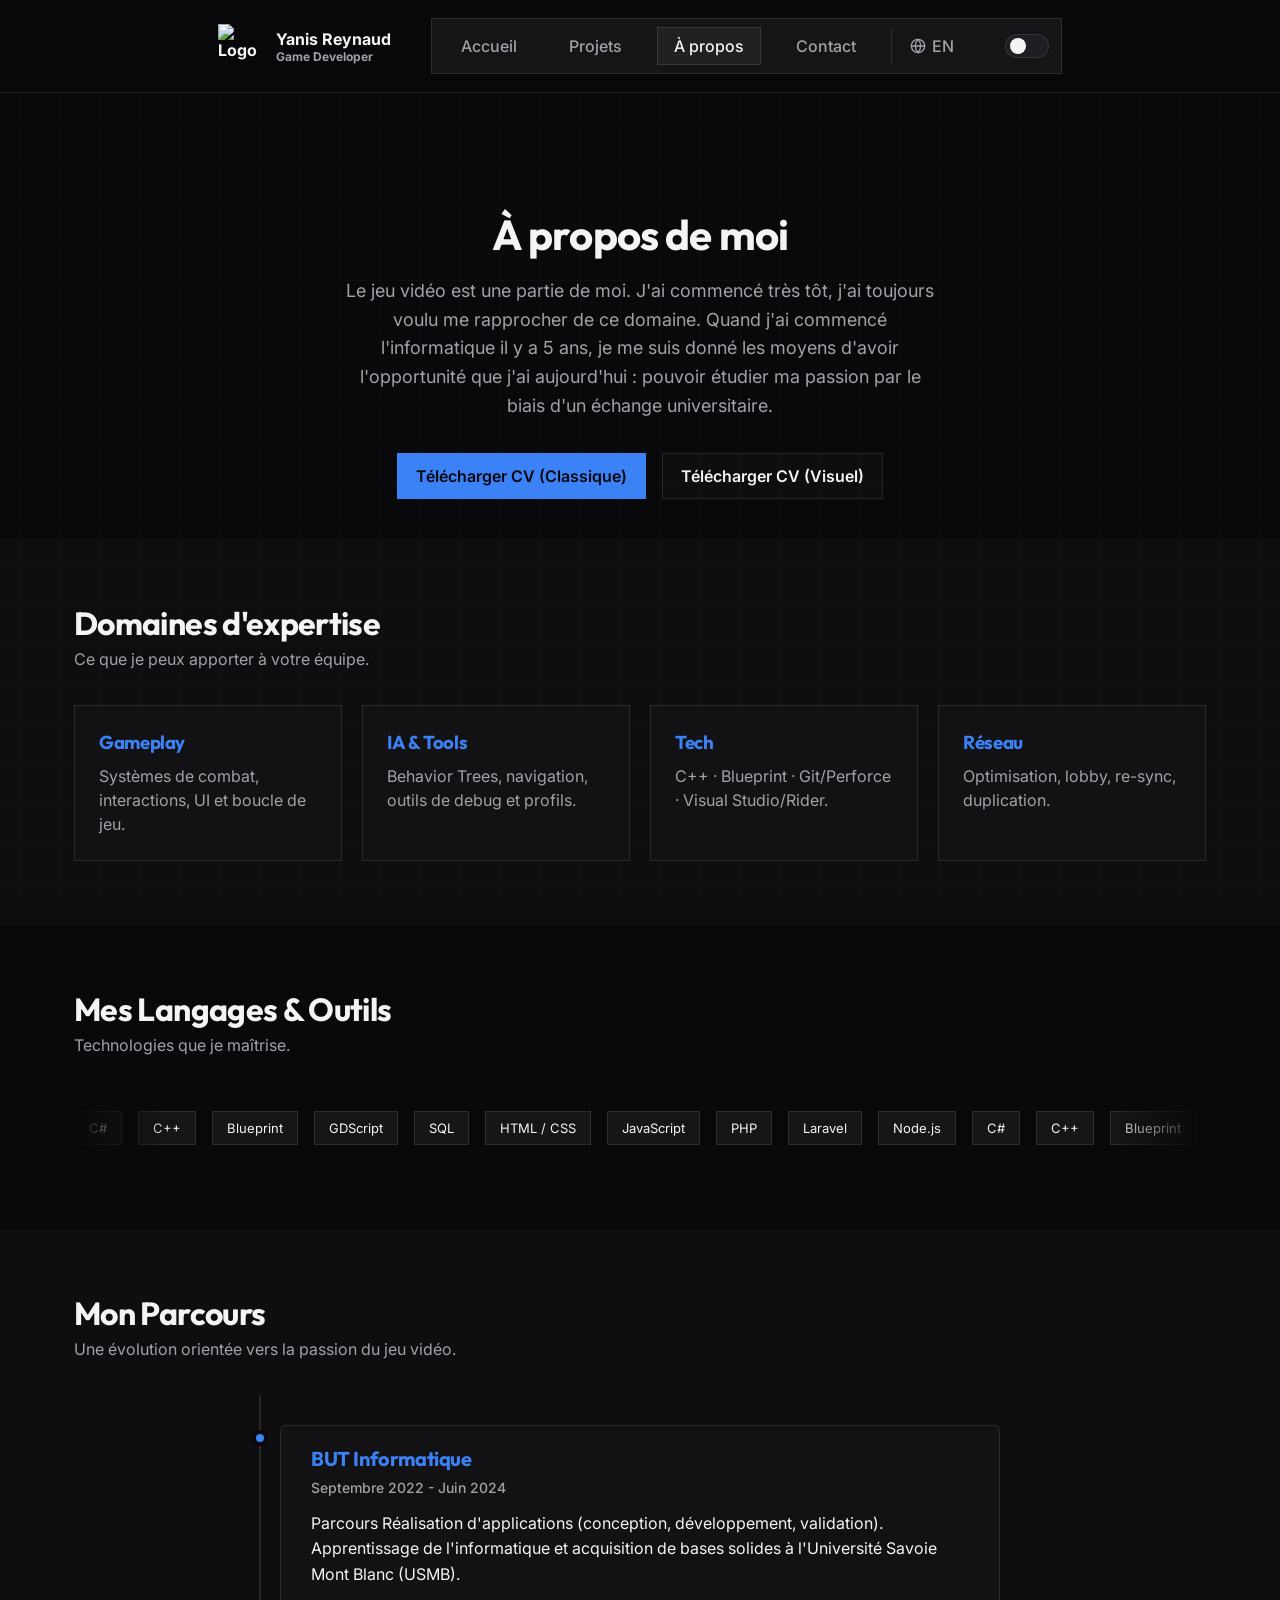
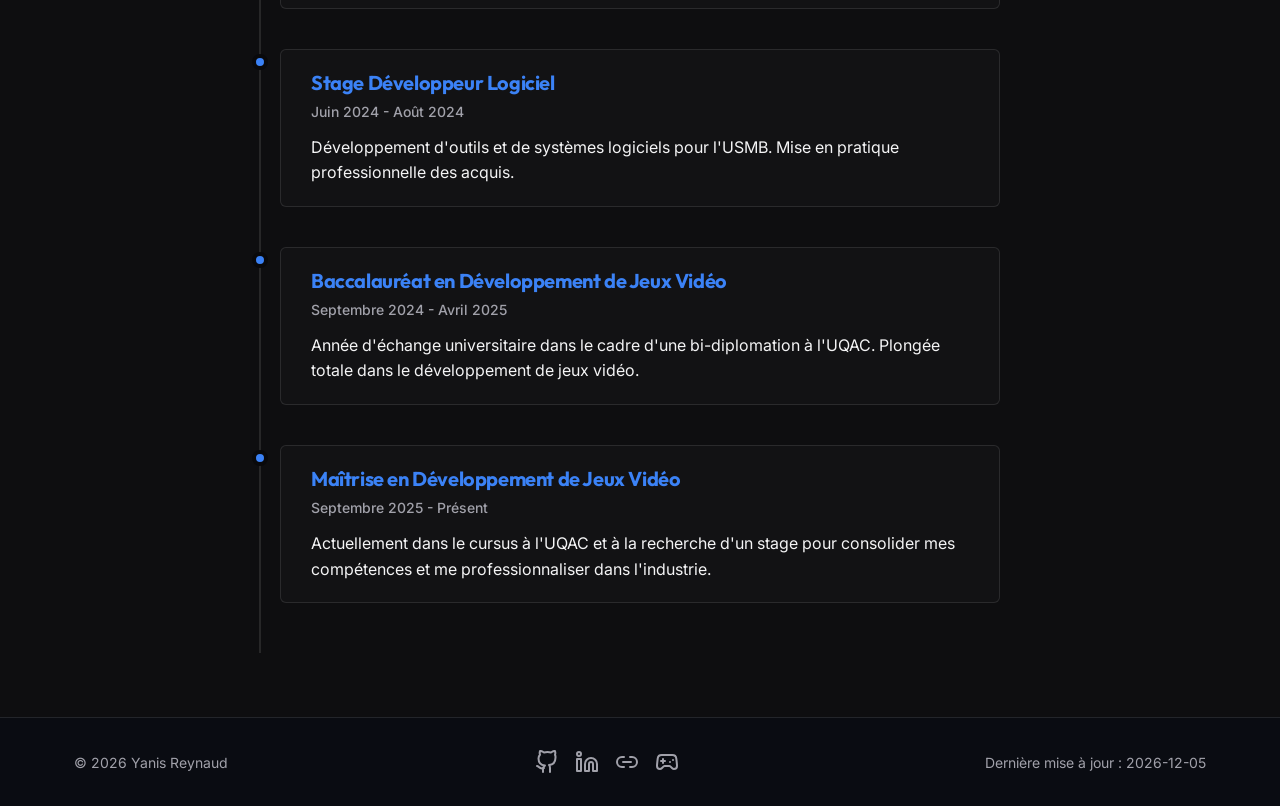
==== commit 9ec5f2b9: "feat: refonte accueil et page à propos avec timeline et cv dynamiques - Suppression des pilules de c" ====
--- a/a-propos.html
+++ b/a-propos.html
@@ -10,6 +10,11 @@
   <meta name="description" content="Parcours, expériences et compétences de Yanis Reynaud." />
   <link rel="stylesheet" href="style.css">
   <link rel="icon" type="image/png" href="logoportfolio.png">
+
+  <script>
+    const savedTheme = localStorage.getItem('theme') || 'dark';
+    document.documentElement.setAttribute('data-theme', savedTheme);
+  </script>
 </head>
 
 <body>
@@ -27,77 +32,30 @@
         <a href="index.html" data-i18n="nav.home">Accueil</a>
         <a href="projets.html" data-i18n="nav.projects">Projets</a>
         <a href="a-propos.html" class="active" data-i18n="nav.about">À propos</a>
-        <div class="langToggle" style=" display: flex; background: #2a2a35; border-radius: 0.5rem; overflow: hidden; padding: 2px;">
-        <button id="globalLangFr" class="active" style="background: #3b82f6; color: #fff; border: none; padding: 0.25rem 0.5rem; font-size: 0.75rem; border-radius: 0.25rem; cursor: pointer; font-family: Inter; font-weight: 500; transition: all 0.2s;">FR</button>
-        <button id="globalLangEn" style="background: transparent; color: #a1a1aa; border: none; padding: 0.25rem 0.5rem; font-size: 0.75rem; border-radius: 0.25rem; cursor: pointer; font-family: Inter; font-weight: 500; transition: all 0.2s;">EN</button>
-      </div>
-      <div class="themeToggle">
-        <button id="themeDark" class="active">Sombre</button>
-        <button id="themeLight">Clair</button>
-      </div>
+        <a href="contact.html" data-i18n="nav.contact">Contact</a>
+        <a href="#" id="lang-toggle" style="margin-left: auto; border-left: 1px solid var(--line); padding-left: 18px; display: flex; align-items: center; gap: 6px;">
+          <svg xmlns="http://www.w3.org/2000/svg" width="16" height="16" viewBox="0 0 24 24" fill="none" stroke="currentColor" stroke-width="2" stroke-linecap="round" stroke-linejoin="round" class="lucide lucide-globe"><circle cx="12" cy="12" r="10"/><path d="M12 2a14.5 14.5 0 0 0 0 20 14.5 14.5 0 0 0 0-20"/><path d="M2 12h20"/></svg>
+          <span id="lang-switch-text">EN</span>
+        </a>
+        <div class="theme-switch-wrapper">
+          <label class="theme-switch" for="checkbox">
+            <input type="checkbox" id="checkbox" />
+            <div class="slider round"></div>
+          </label>
+        </div>
       </nav>
-
-
-
     </div>
   </header>
 
   <main id="top">
     <section class="section pageHeader">
       <div class="container">
-        <div class="aboutHeaderLayout" style="display: flex; gap: 4rem; align-items: center; flex-wrap: wrap;">
-          <div class="aboutText" style="flex: 1; min-width: 300px;">
-            <h1 data-i18n="about.title">À propos de moi</h1>
-            <p class="lead" style="margin-bottom: 2rem;" data-i18n="about.lead">Passionné par la création de jeux et le développement de systèmes interactifs.</p>
-
-            <div class="cvSection" style="margin-top: 2rem;">
-              <h3 style="font-family: Outfit; font-size: 1.25rem; color: #fff; margin-bottom: 1rem;">
-                <span style="font-size: 1.5rem;">📄</span> <span data-i18n="about.cv.title">Mon CV</span>
-              </h3>
-
-              <div class="cvButtonsGroup" style="display: flex; gap: 1rem; flex-wrap: wrap;">
-                <!-- Les liens FR s'afficheront par défaut -->
-                <div id="cvLinksContainer" style="display: flex; gap: 1rem; flex-wrap: wrap; justify-content: flex-start;">
-                  <a id="linkCvVisuel" href="CV_REYNAUD_FR.pdf" target="_blank" class="btn primary" style="display: flex; align-items: center; gap: 0.5rem; padding: 0.5rem 1rem; font-size: 0.875rem;">
-                    <svg width="16" height="16" viewBox="0 0 24 24" fill="none" stroke="currentColor" stroke-width="2" stroke-linecap="round" stroke-linejoin="round"><path d="M21 15v4a2 2 0 0 1-2 2H5a2 2 0 0 1-2-2v-4"></path><polyline points="7 10 12 15 17 10"></polyline><line x1="12" y1="15" x2="12" y2="3"></line></svg>
-                    <span data-i18n="about.btn.cv.visual">CV Visuel</span>
-                  </a>
-                  <a id="linkCvBrut" href="CV_REYNAUD_LATEX_FR.pdf" target="_blank" class="btn ghost" style="display: flex; align-items: center; gap: 0.5rem; padding: 0.5rem 1rem; font-size: 0.875rem;">
-                    <svg width="16" height="16" viewBox="0 0 24 24" fill="none" stroke="currentColor" stroke-width="2" stroke-linecap="round" stroke-linejoin="round"><path d="M14 2H6a2 2 0 0 0-2 2v16a2 2 0 0 0 2 2h12a2 2 0 0 0 2-2V8z"></path><polyline points="14 2 14 8 20 8"></polyline><line x1="16" y1="13" x2="8" y2="13"></line><line x1="16" y1="17" x2="8" y2="17"></line><polyline points="10 9 9 9 8 9"></polyline></svg>
-                    <span data-i18n="about.btn.cv.latex">CV Brut (LaTeX)</span>
-                  </a>
-                </div>
-
-
-                        <script>
-              document.addEventListener('DOMContentLoaded', () => {
-                const linkVisuel = document.getElementById('linkCvVisuel');
-                const linkBrut = document.getElementById('linkCvBrut');
-
-                function updateCVLinks(lang) {
-                  if (lang === 'fr') {
-                    linkVisuel.href = 'CV_REYNAUD_FR.pdf';
-                    linkBrut.href = 'CV_REYNAUD_LATEX_FR.pdf';
-                  } else {
-                    linkVisuel.href = 'CV_REYNAUD_EN.pdf';
-                    linkBrut.href = 'CV_REYNAUD_LATEX_EN.pdf';
-                  }
-                }
-
-                // Initial setup based on localStorage
-                const initialLang = localStorage.getItem('siteLang') || 'fr';
-                updateCVLinks(initialLang);
-
-                // Listen to the custom event from the global toggle
-                document.addEventListener('languageChanged', (e) => {
-                  updateCVLinks(e.detail.lang);
-                });
-              });
-            </script>
-          </div>
-          <div class="aboutImage" style="flex: 1; min-width: 300px; display: flex; justify-content: center;">
-            <img src="profile.png" alt="Yanis Reynaud" style="width: 100%; max-width: 400px; border-radius: 1rem; border: 1px solid #2a2a35;" />
-          </div>
+        <h1 data-i18n="about.header.title">À propos de moi</h1>
+        <p class="lead" data-i18n="about.header.desc">Le jeu vidéo est une partie de moi. J'ai commencé très tôt, j'ai toujours voulu me rapprocher de ce domaine. Quand j'ai commencé l'informatique il y a 5 ans, je me suis donné les moyens d'avoir l'opportunité que j'ai aujourd'hui : pouvoir étudier ma passion par le biais d'un échange universitaire.</p>
+
+        <div class="cv-actions" style="margin-top: 32px; display: flex; gap: 16px; flex-wrap: wrap; justify-content: center;">
+          <a href="CV_REYNAUD_Yanis_latex_FR.pdf" id="cv-latex-btn" class="btn primary" target="_blank" data-i18n="about.cv.latex">Télécharger CV (Classique)</a>
+          <a href="CV_REYNAUD_Yanis_FR.pdf" id="cv-visuel-btn" class="btn ghost" target="_blank" data-i18n="about.cv.visuel">Télécharger CV (Visuel)</a>
         </div>
       </div>
     </section>
@@ -105,94 +63,143 @@
     <section id="competences" class="section alt">
       <div class="container">
         <div class="sectionTitle">
-          <h2 data-i18n="about.skills.section.title">Mes Compétences</h2>
-          <p data-i18n="about.skills.section.desc">Technologies, langages et outils que je maîtrise.</p>
-        </div>
-
-        <div class="skillsGrid" style="display: grid; grid-template-columns: repeat(auto-fit, minmax(250px, 1fr)); gap: 2rem;">
-          <div class="skillCard" style="background: #1e1e24; border: 1px solid #2a2a35; border-radius: 1rem; padding: 2rem; transition: transform 0.3s ease, border-color 0.3s ease;">
-            <h3 style="margin-bottom: 1rem; color: #fff; font-family: Outfit; font-size: 1.25rem;" data-i18n="about.skills.prog.title">Programmation & Moteurs</h3>
-            <p style="color: #a1a1aa; line-height: 1.6;">C++<br>C#<br>Unreal Engine 5 (C++ & Blueprints)<br>Unity</p>
-          </div>
-          <div class="skillCard" style="background: #1e1e24; border: 1px solid #2a2a35; border-radius: 1rem; padding: 2rem; transition: transform 0.3s ease, border-color 0.3s ease;">
-            <h3 style="margin-bottom: 1rem; color: #fff; font-family: Outfit; font-size: 1.25rem;" data-i18n="about.skills.gameplay.title">Gameplay & Systèmes</h3>
-            <p style="color: #a1a1aa; line-height: 1.6;" data-i18n="about.skills.gameplay.desc">Systèmes de combat<br>Behavior Trees & IA<br>Interfaces (UI)<br>Outils internes & Debug</p>
-          </div>
-          <div class="skillCard" style="background: #1e1e24; border: 1px solid #2a2a35; border-radius: 1rem; padding: 2rem; transition: transform 0.3s ease, border-color 0.3s ease;">
-            <h3 style="margin-bottom: 1rem; color: #fff; font-family: Outfit; font-size: 1.25rem;" data-i18n="about.skills.tools.title">Outils de Production</h3>
-            <p style="color: #a1a1aa; line-height: 1.6;" data-i18n="about.skills.tools.desc">Git & Perforce<br>Visual Studio & Rider<br>Jira & Trello<br>Méthodes Agiles</p>
-          </div>
-        </div>
-      </div>
-    </section>
-
-    <section id="experiences" class="section">
+          <h2 data-i18n="about.services.title">Domaines d'expertise</h2>
+          <p data-i18n="about.services.desc">Ce que je peux apporter à votre équipe.</p>
+        </div>
+
+        <div class="skillsGrid">
+          <div class="skillCard">
+            <h3 data-i18n="about.services.gameplay.title">Gameplay</h3>
+            <p data-i18n="about.services.gameplay.desc">Systèmes de combat, interactions, UI et boucle de jeu.</p>
+          </div>
+          <div class="skillCard">
+            <h3 data-i18n="about.services.ia.title">IA &amp; Tools</h3>
+            <p data-i18n="about.services.ia.desc">Behavior Trees, navigation, outils de debug et profils.</p>
+          </div>
+          <div class="skillCard">
+            <h3 data-i18n="about.services.tech.title">Tech</h3>
+            <p data-i18n="about.services.tech.desc">C++ · Blueprint · Git/Perforce · Visual Studio/Rider.</p>
+          </div>
+          <div class="skillCard">
+            <h3 data-i18n="about.services.network.title">Réseau</h3>
+            <p data-i18n="about.services.network.desc">Optimisation, lobby, re-sync, duplication.</p>
+          </div>
+        </div>
+      </div>
+    </section>
+
+    <section id="langages" class="section">
       <div class="container">
         <div class="sectionTitle">
-          <h2 data-i18n="about.timeline.title">Parcours & Expériences</h2>
-          <p data-i18n="about.timeline.desc">Mon parcours académique et mes réalisations en équipe.</p>
-        </div>
-
-        <div class="timeline" style="position: relative; max-width: 800px; margin: 0 auto;">
-          <div class="timeline-line" style="position: absolute; left: 20px; top: 0; bottom: 0; width: 2px; background: #2a2a35;"></div>
-
-          <div class="timeline-item" style="position: relative; padding-left: 60px; margin-bottom: 3rem;">
-            <div class="timeline-dot" style="position: absolute; left: 16px; top: 8px; width: 10px; height: 10px; border-radius: 50%; background: #a1a1aa; box-shadow: 0 0 0 4px #121214;"></div>
-            <span class="timeline-date" style="display: block; color: #a1a1aa; font-size: 0.875rem; font-weight: 600; margin-bottom: 0.5rem; text-transform: uppercase; letter-spacing: 0.05em;" data-i18n="about.timeline.4.date">2022</span>
-            <h3 style="font-family: Outfit; font-size: 1.25rem; color: #fff; margin-bottom: 0.25rem;" data-i18n="about.timeline.4.title">Licence Informatique (Parcours A)</h3>
-            <span class="timeline-place" style="display: block; color: #a1a1aa; font-size: 0.875rem; margin-bottom: 1rem;" data-i18n="about.timeline.4.place">Université Savoie Mont Blanc</span>
-            <p style="color: #a1a1aa; line-height: 1.6;" data-i18n="about.timeline.4.desc">Réalisation d'applications : Conception, Développement, Validation. Acquisition des bases solides en informatique fondamentale.</p>
-          </div>
-
-          <div class="timeline-item" style="position: relative; padding-left: 60px; margin-bottom: 3rem;">
-            <div class="timeline-dot" style="position: absolute; left: 16px; top: 8px; width: 10px; height: 10px; border-radius: 50%; background: #a1a1aa; box-shadow: 0 0 0 4px #121214;"></div>
-            <span class="timeline-date" style="display: block; color: #a1a1aa; font-size: 0.875rem; font-weight: 600; margin-bottom: 0.5rem; text-transform: uppercase; letter-spacing: 0.05em;" data-i18n="about.timeline.3.date">Juin 2024</span>
-            <h3 style="font-family: Outfit; font-size: 1.25rem; color: #fff; margin-bottom: 0.25rem;" data-i18n="about.timeline.3.title">Stage en développement</h3>
-            <span class="timeline-place" style="display: block; color: #a1a1aa; font-size: 0.875rem; margin-bottom: 1rem;" data-i18n="about.timeline.3.place">Stage de fin de licence</span>
-            <p style="color: #a1a1aa; line-height: 1.6;" data-i18n="about.timeline.3.desc">Mise en pratique des compétences acquises lors de ma formation dans un environnement professionnel.</p>
-          </div>
-
-          <div class="timeline-item" style="position: relative; padding-left: 60px; margin-bottom: 3rem;">
-            <div class="timeline-dot" style="position: absolute; left: 16px; top: 8px; width: 10px; height: 10px; border-radius: 50%; background: #a1a1aa; box-shadow: 0 0 0 4px #121214;"></div>
-            <span class="timeline-date" style="display: block; color: #a1a1aa; font-size: 0.875rem; font-weight: 600; margin-bottom: 0.5rem; text-transform: uppercase; letter-spacing: 0.05em;" data-i18n="about.timeline.2.date">Septembre 2024 - Avril 2025</span>
-            <h3 style="font-family: Outfit; font-size: 1.25rem; color: #fff; margin-bottom: 0.25rem;" data-i18n="about.timeline.2.title">Bi-diplomation — Développement de jeux vidéo</h3>
-            <span class="timeline-place" style="display: block; color: #a1a1aa; font-size: 0.875rem; margin-bottom: 1rem;" data-i18n="about.timeline.2.place">UQAC</span>
-            <p style="color: #a1a1aa; line-height: 1.6;" data-i18n="about.timeline.2.desc">Programme d'échange étudiant approfondissant les concepts avancés du développement de jeux vidéo.</p>
-          </div>
-
-          <div class="timeline-item" style="position: relative; padding-left: 60px;">
-            <div class="timeline-dot" style="position: absolute; left: 16px; top: 8px; width: 10px; height: 10px; border-radius: 50%; background: #3b82f6; box-shadow: 0 0 0 4px #121214;"></div>
-            <span class="timeline-date" style="display: block; color: #3b82f6; font-size: 0.875rem; font-weight: 600; margin-bottom: 0.5rem; text-transform: uppercase; letter-spacing: 0.05em;" data-i18n="about.timeline.1.date">2025 - Présent</span>
-            <h3 style="font-family: Outfit; font-size: 1.25rem; color: #fff; margin-bottom: 0.25rem;" data-i18n="about.timeline.1.title">Maîtrise — Développement de jeux vidéo</h3>
-            <span class="timeline-place" style="display: block; color: #a1a1aa; font-size: 0.875rem; margin-bottom: 1rem;" data-i18n="about.timeline.1.place">UQAC (Université du Québec à Chicoutimi)</span>
-            <p style="color: #a1a1aa; line-height: 1.6;" data-i18n="about.timeline.1.desc">Spécialisation en programmation Gameplay, IA, optimisation et création d'outils. Projets réalisés en équipe avec des étudiants artistes et designers.</p>
-          </div>
-        </div>
-      </div>
-    </section>
-
-    <section class="section alt" style="text-align: center;">
-      <div class="container">
-        <h2 style="font-family: Outfit; font-size: 2rem; color: #fff; margin-bottom: 1rem;" data-i18n="about.ready.title">Prêt à travailler ensemble ?</h2>
-        <p style="color: #a1a1aa; max-width: 600px; margin: 0 auto 2rem auto; line-height: 1.6;" data-i18n="about.ready.desc">Je suis toujours ouvert aux nouvelles opportunités et aux discussions passionnantes autour du jeu vidéo.</p>
-        <a href="contact.html" class="btn primary" data-i18n="about.ready.btn">Me contacter</a>
+          <h2 data-i18n="about.skills.title">Mes Langages & Outils</h2>
+          <p data-i18n="about.skills.desc">Technologies que je maîtrise.</p>
+        </div>
+
+        <div class="skills-carousel-container">
+          <div class="skills-carousel">
+            <div class="pill">C#</div>
+            <div class="pill">C++</div>
+            <div class="pill">Blueprint</div>
+            <div class="pill">GDScript</div>
+            <div class="pill">SQL</div>
+            <div class="pill">HTML / CSS</div>
+            <div class="pill">JavaScript</div>
+            <div class="pill">PHP</div>
+            <div class="pill">Laravel</div>
+            <div class="pill">Node.js</div>
+            <!-- Duplication for infinite scroll effect -->
+            <div class="pill">C#</div>
+            <div class="pill">C++</div>
+            <div class="pill">Blueprint</div>
+            <div class="pill">GDScript</div>
+            <div class="pill">SQL</div>
+            <div class="pill">HTML / CSS</div>
+            <div class="pill">JavaScript</div>
+            <div class="pill">PHP</div>
+            <div class="pill">Laravel</div>
+            <div class="pill">Node.js</div>
+          </div>
+        </div>
+      </div>
+    </section>
+
+    <section id="experiences" class="section alt">
+      <div class="container">
+        <div class="sectionTitle">
+          <h2 data-i18n="about.timeline.title">Mon Parcours</h2>
+          <p data-i18n="about.timeline.desc">Une évolution orientée vers la passion du jeu vidéo.</p>
+        </div>
+
+        <div class="timeline">
+
+          <div class="timeline-item">
+            <div class="timeline-dot"></div>
+            <div class="timeline-content">
+              <h3 style="color: var(--accent-2);" data-i18n="about.time1.title">BUT Informatique</h3>
+              <span data-i18n="about.time1.date">Septembre 2022 - Juin 2024</span>
+              <p data-i18n="about.time1.desc">Parcours Réalisation d'applications (conception, développement, validation). Apprentissage de l'informatique et acquisition de bases solides à l'Université Savoie Mont Blanc (USMB).</p>
+            </div>
+          </div>
+
+          <div class="timeline-item">
+            <div class="timeline-dot"></div>
+            <div class="timeline-content">
+              <h3 style="color: var(--accent-2);" data-i18n="about.time2.title">Stage Développeur Logiciel</h3>
+              <span data-i18n="about.time2.date">Juin 2024 - Août 2024</span>
+              <p data-i18n="about.time2.desc">Développement d'outils et de systèmes logiciels pour l'USMB. Mise en pratique professionnelle des acquis.</p>
+            </div>
+          </div>
+
+          <div class="timeline-item">
+            <div class="timeline-dot"></div>
+            <div class="timeline-content">
+              <h3 style="color: var(--accent-2);" data-i18n="about.time3.title">Baccalauréat en Développement de Jeux Vidéo</h3>
+              <span data-i18n="about.time3.date">Septembre 2024 - Avril 2025</span>
+              <p data-i18n="about.time3.desc">Année d'échange universitaire dans le cadre d'une bi-diplomation à l'UQAC. Plongée totale dans le développement de jeux vidéo.</p>
+            </div>
+          </div>
+
+          <div class="timeline-item">
+            <div class="timeline-dot"></div>
+            <div class="timeline-content">
+              <h3 style="color: var(--accent-2);" data-i18n="about.time4.title">Maîtrise en Développement de Jeux Vidéo</h3>
+              <span data-i18n="about.time4.date">Septembre 2025 - Présent</span>
+              <p data-i18n="about.time4.desc">Actuellement dans le cursus à l'UQAC et à la recherche d'un stage pour consolider mes compétences et me professionnaliser dans l'industrie.</p>
+            </div>
+          </div>
+
+        </div>
       </div>
     </section>
   </main>
 
   <footer class="footer">
     <div class="container footerInner">
-      <span>© <span id="year"></span> Yanis Reynaud</span>
-      <span>Dernière mise à jour : <span id="updated"></span></span>
+      <span data-i18n="footer.rights">© <span id="year"></span> Yanis Reynaud</span>
+      <div class="footerSocials">
+        <a href="https://github.com/YanisRUSMB" target="_blank" rel="noopener" aria-label="GitHub">
+          <svg xmlns="http://www.w3.org/2000/svg" width="24" height="24" viewBox="0 0 24 24" fill="none" stroke="currentColor" stroke-width="2" stroke-linecap="round" stroke-linejoin="round" class="lucide lucide-github"><path d="M15 22v-4a4.8 4.8 0 0 0-1-3.02c3.14-.35 6.44-1.54 6.44-7A5.44 5.44 0 0 0 20 4.77 5.07 5.07 0 0 0 19.91 1S18.73.65 16 2.48a13.38 13.38 0 0 0-7 0C6.27.65 5.09 1 5.09 1A5.07 5.07 0 0 0 5 4.77a5.44 5.44 0 0 0-1.5 3.78c0 5.42 3.3 6.61 6.44 7A4.8 4.8 0 0 0 8 18v4"/><path d="M9 18c-4.51 2-5-2-7-2"/></svg>
+        </a>
+        <a href="https://www.linkedin.com/in/yanis-reynaud-629306259/" target="_blank" rel="noopener" aria-label="LinkedIn">
+          <svg xmlns="http://www.w3.org/2000/svg" width="24" height="24" viewBox="0 0 24 24" fill="none" stroke="currentColor" stroke-width="2" stroke-linecap="round" stroke-linejoin="round" class="lucide lucide-linkedin"><path d="M16 8a6 6 0 0 1 6 6v7h-4v-7a2 2 0 0 0-2-2 2 2 0 0 0-2 2v7h-4v-7a6 6 0 0 1 6-6z"/><rect width="4" height="12" x="2" y="9"/><circle cx="4" cy="4" r="2"/></svg>
+        </a>
+        <a href="https://linktr.ee/reynaud.yanis" target="_blank" rel="noopener" aria-label="Linktree">
+          <svg xmlns="http://www.w3.org/2000/svg" width="24" height="24" viewBox="0 0 24 24" fill="none" stroke="currentColor" stroke-width="2" stroke-linecap="round" stroke-linejoin="round" class="lucide lucide-link-2"><path d="M9 17H7A5 5 0 0 1 7 7h2"/><path d="M15 7h2a5 5 0 1 1 0 10h-2"/><line x1="8" x2="16" y1="12" y2="12"/></svg>
+        </a>
+        <a href="https://yaphado.itch.io" target="_blank" rel="noopener" aria-label="Itch.io">
+          <svg xmlns="http://www.w3.org/2000/svg" width="24" height="24" viewBox="0 0 24 24" fill="none" stroke="currentColor" stroke-width="2" stroke-linecap="round" stroke-linejoin="round" class="lucide lucide-gamepad-2"><line x1="6" x2="10" y1="11" y2="11"/><line x1="8" x2="8" y1="9" y2="13"/><line x1="15" x2="15.01" y1="12" y2="12"/><line x1="18" x2="18.01" y1="10" y2="10"/><path d="M17.32 5H6.68a4 4 0 0 0-3.978 3.59c-.006.052-.01.101-.017.152C2.604 9.416 2 14.456 2 16a3 3 0 0 0 3 3c1 0 1.5-.5 2-1l1.414-1.414A2 2 0 0 1 9.828 16h4.344a2 2 0 0 1 1.414.586L17 18c.5.5 1 1 2 1a3 3 0 0 0 3-3c0-1.545-.604-6.584-.685-7.258-.007-.05-.011-.1-.017-.151A4 4 0 0 0 17.32 5z"/></svg>
+        </a>
+      </div>
+      <span data-i18n="footer.updated">Dernière mise à jour : <span id="updated"></span></span>
     </div>
   </footer>
 
+  <script src="theme.js"></script>
+  <script src="lang.js"></script>
   <script src="script.js"></script>
-<script src="theme.js"></script>
-<script src="lang.js"></script>
 
   <button id="backToTop" class="back-to-top" aria-label="Retour en haut">
-    <svg width="24" height="24" viewBox="0 0 24 24" fill="none" stroke="currentColor" stroke-width="2" stroke-linecap="round" stroke-linejoin="round"><path d="M18 15l-6-6-6 6"/></svg>
+    <svg xmlns="http://www.w3.org/2000/svg" width="24" height="24" viewBox="0 0 24 24" fill="none" stroke="currentColor" stroke-width="2" stroke-linecap="round" stroke-linejoin="round" class="lucide lucide-arrow-up"><path d="m5 12 7-7 7 7"/><path d="M12 19V5"/></svg>
   </button>
 </body>
 </html>
--- a/style.css
+++ b/style.css
@@ -42,16 +42,6 @@
   background-attachment: fixed;
   -webkit-font-smoothing: antialiased;
   overflow-x: hidden;
-  min-height: 100vh;
-}
-
-body {
-  display: flex;
-  flex-direction: column;
-}
-
-main {
-  flex: 1 0 auto;
 }
 
 h1, h2, h3, h4, h5, h6 {
@@ -291,9 +281,9 @@
 }
 
 .meta{
-  display:flex;
-  flex-wrap:wrap;
-  gap:40px;
+  display:grid;
+  grid-template-columns:repeat(auto-fit, minmax(160px, 1fr));
+  gap:14px;
   margin-top:28px;
 }
 
@@ -419,67 +409,122 @@
 /* =========================================
    SKILLS & EXPERIENCES (À Propos)
 ========================================= */
-.skills-bars-container {
-  display: flex;
-  flex-wrap: wrap;
-  gap: 40px;
-  margin-top: 24px;
-}
-
-.skills-column {
-  flex: 1;
-  min-width: 300px;
-  display: flex;
-  flex-direction: column;
-  gap: 20px;
-}
-
-.skill-bar-item {
-  display: flex;
-  flex-direction: column;
-  gap: 8px;
-}
-
-.skill-info {
-  display: flex;
-  justify-content: space-between;
-  align-items: center;
+.skills-carousel-container {
+  overflow: hidden;
+  width: 100%;
+  padding: 20px 0;
+  position: relative;
+  display: flex;
+}
+
+.skills-carousel-container::before,
+.skills-carousel-container::after {
+  content: "";
+  position: absolute;
+  top: 0;
+  bottom: 0;
+  width: 100px;
+  z-index: 2;
+  pointer-events: none;
+}
+
+.skills-carousel-container::before {
+  left: 0;
+  background: linear-gradient(to right, var(--bg) 0%, transparent 100%);
+}
+
+.skills-carousel-container::after {
+  right: 0;
+  background: linear-gradient(to left, var(--bg) 0%, transparent 100%);
+}
+
+.skills-carousel {
+  display: flex;
+  gap: 16px;
+  animation: scrollCarousel 25s linear infinite;
+  white-space: nowrap;
+}
+
+.skills-carousel:hover {
+  animation-play-state: paused;
+}
+
+@keyframes scrollCarousel {
+  0% { transform: translateX(0); }
+  100% { transform: translateX(calc(-50% - 8px)); } /* -50% takes us through the first set, -8px for half the gap */
+}
+
+/* Timeline */
+.timeline {
+  position: relative;
+  max-width: 800px;
+  margin: 0 auto;
+  padding: 20px 0;
+}
+
+.timeline::after {
+  content: '';
+  position: absolute;
+  width: 2px;
+  background-color: var(--line);
+  top: 0;
+  bottom: 0;
+  left: 20px;
+  margin-left: -1px;
+}
+
+.timeline-item {
+  padding: 10px 40px;
+  position: relative;
+  background-color: inherit;
+  width: 100%;
+  margin-bottom: 20px;
+}
+
+.timeline-dot {
+  position: absolute;
+  width: 16px;
+  height: 16px;
+  right: -8px;
+  background-color: var(--accent-2);
+  border: 4px solid var(--bg);
+  top: 15px;
+  border-radius: 50%;
+  z-index: 1;
+  left: 12px;
+}
+
+.timeline-content {
+  padding: 20px 30px;
+  background-color: var(--surface);
+  position: relative;
+  border-radius: 6px;
+  border: 1px solid var(--line);
+  transition: transform 0.3s ease, box-shadow 0.3s ease;
+}
+
+.timeline-content:hover {
+  transform: translateY(-5px);
+  border-color: var(--muted);
+}
+
+.timeline-content h3 {
+  margin-top: 0;
+  margin-bottom: 8px;
+  font-size: 20px;
+}
+
+.timeline-content span {
+  display: block;
+  color: var(--muted);
   font-size: 14px;
+  margin-bottom: 15px;
   font-weight: 500;
 }
 
-.skill-name {
-  color: var(--text);
-}
-
-.skill-percent {
-  color: var(--muted);
-}
-
-.progress-bar {
-  width: 100%;
-  height: 8px;
-  background: var(--surface-2);
-  border-radius: 4px;
-  overflow: hidden;
-  position: relative;
-}
-
-.progress-fill {
-  height: 100%;
-  background: var(--accent-2);
-  border-radius: 4px;
-  transform-origin: left;
-  animation: loadProgress 1.5s ease-out forwards;
-}
-
-@keyframes loadProgress {
-  from {
-    transform: scaleX(0);
-  }
-  to {
-    transform: scaleX(1);
-  }
+.timeline-content p {
+  margin: 0;
+  line-height: 1.6;
 }
 
 .skillsGrid{
@@ -1047,39 +1092,3 @@
   opacity: 1;
   visibility: visible;
 }
-
-/* =========================================
-   THEME TOGGLE (LIGHT MODE)
-========================================= */
-.themeToggle {
-  background: #2a2a35;
-  border-radius: 0.5rem;
-  padding: 2px;
-  display: flex;
-  margin-left: 0.5rem;
-}
-html[data-theme="light"] .themeToggle {
-  background: #e4e4e7;
-}
-
-.themeToggle button {
-  background: transparent;
-  color: #a1a1aa;
-  border: none;
-  padding: 0.25rem 0.5rem;
-  font-size: 0.75rem;
-  border-radius: 0.25rem;
-  cursor: pointer;
-  font-family: Inter;
-  font-weight: 500;
-  transition: all 0.2s;
-}
-
-html[data-theme="light"] .themeToggle button {
-  color: #52525b;
-}
-
-.themeToggle button.active {
-  background: #3b82f6;
-  color: #fff !important;
-}
